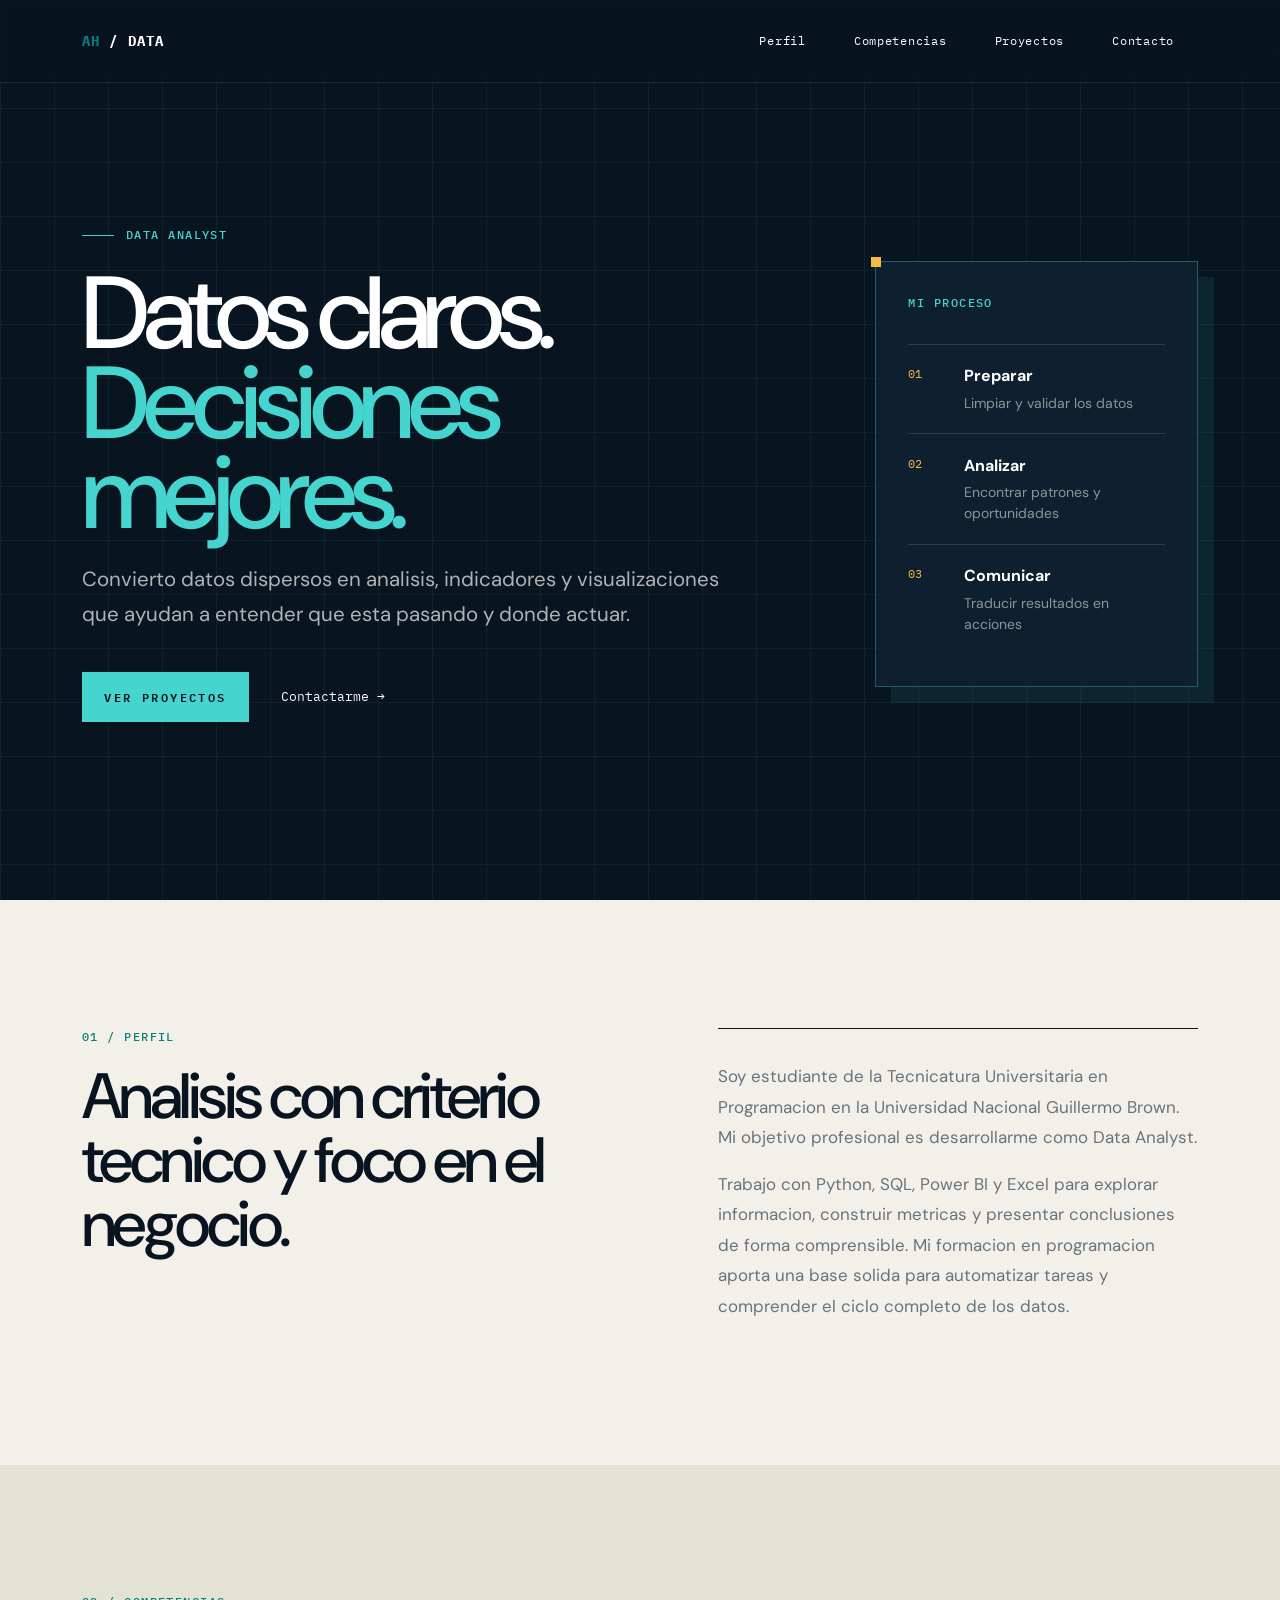
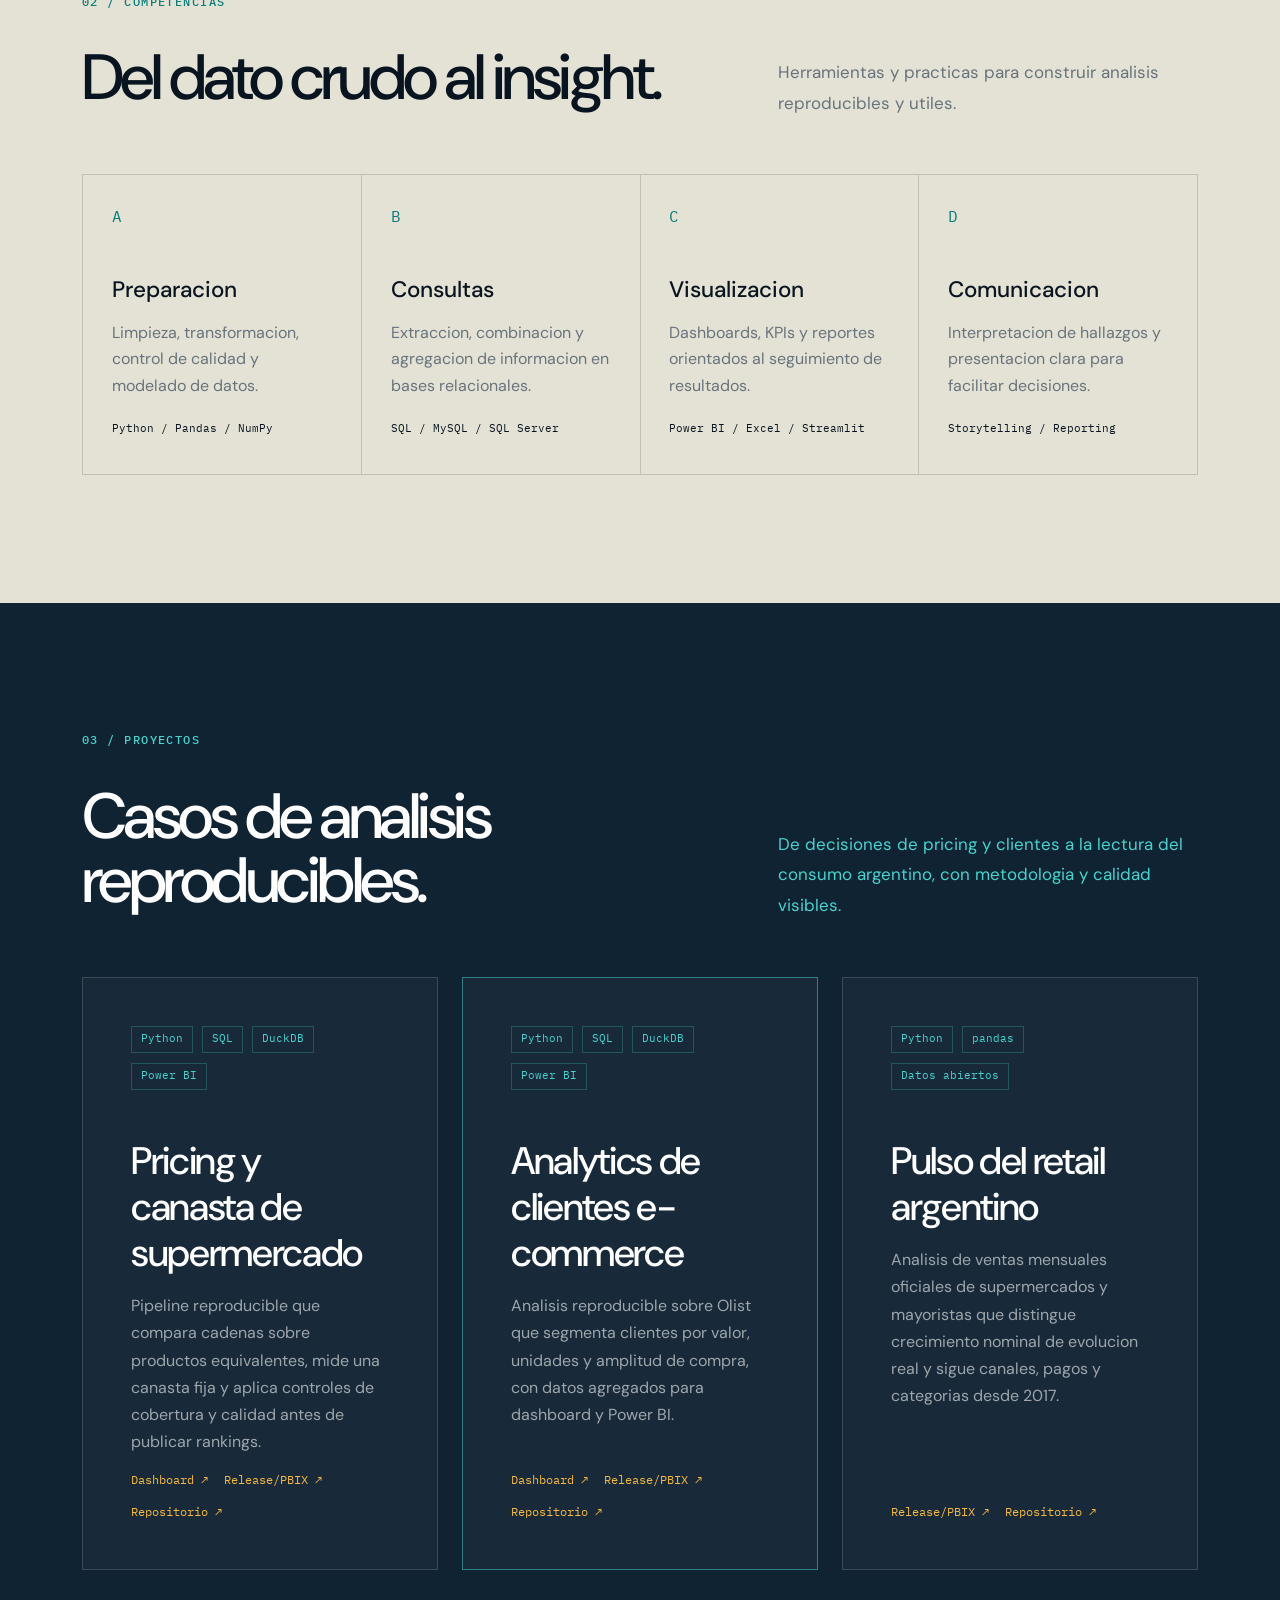
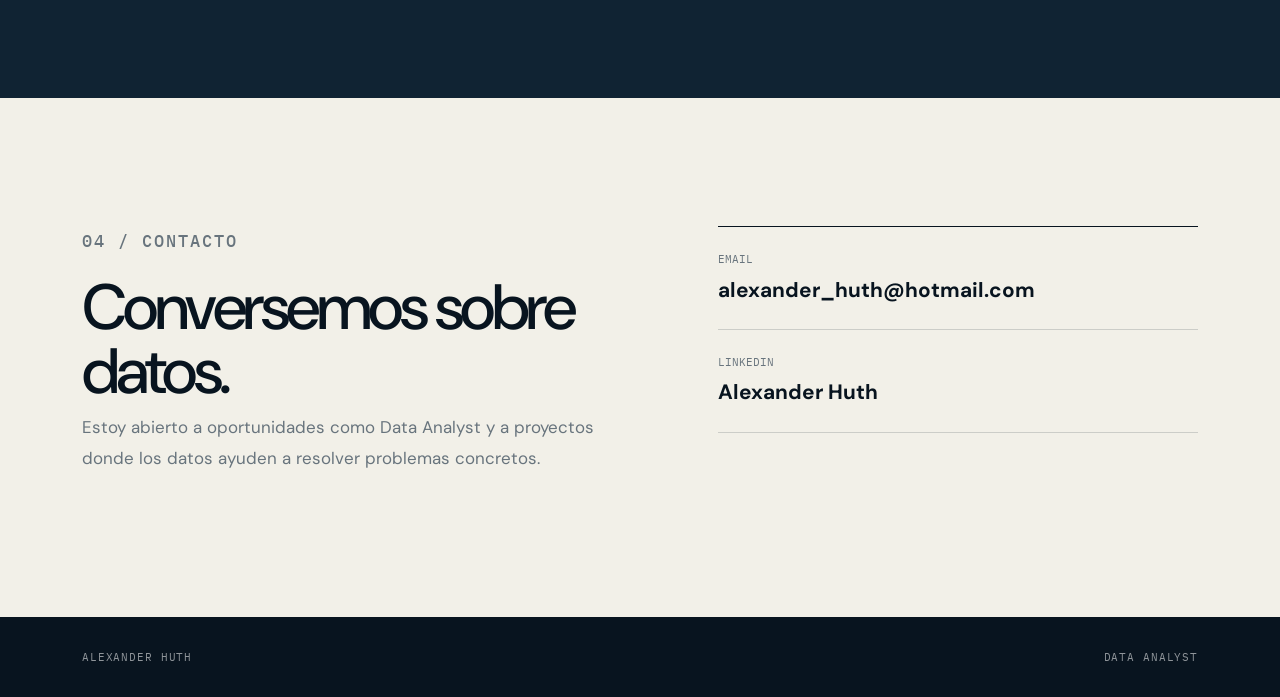
==== index.html @ 6469400c "docs: add project deliverable links" ====
<!DOCTYPE html>
<html lang="es">

<head>
    <meta charset="utf-8">
    <meta name="viewport" content="width=device-width, initial-scale=1">
    <meta name="description"
        content="Portfolio de Alexander Huth, Data Analyst. Casos reproducibles de pricing, clientes e-commerce y retail argentino con Python, SQL y Power BI.">
    <meta name="author" content="Alexander Huth">
    <meta name="theme-color" content="#08141f">
    <meta property="og:title" content="Alexander Huth | Data Analyst">
    <meta property="og:description" content="Casos reproducibles de pricing, clientes e-commerce y retail argentino con Python, SQL y Power BI.">
    <meta property="og:type" content="website">
    <meta property="og:url" content="https://alexanderhuth98.github.io/">
    <meta property="og:locale" content="es_AR">
    <meta property="og:site_name" content="Portfolio de Alexander Huth">
    <meta name="twitter:card" content="summary">
    <meta name="twitter:title" content="Alexander Huth | Data Analyst">
    <meta name="twitter:description" content="Casos reproducibles de pricing, clientes e-commerce y retail argentino.">
    <title>Alexander Huth | Data Analyst</title>
    <link rel="canonical" href="https://alexanderhuth98.github.io/">
    <link rel="icon" type="image/x-icon" href="assets/portafolios.ico">
    <link rel="preconnect" href="https://fonts.googleapis.com">
    <link rel="preconnect" href="https://fonts.gstatic.com" crossorigin>
    <link href="https://fonts.googleapis.com/css2?family=DM+Sans:wght@400;500;600;700&family=IBM+Plex+Mono:wght@400;500&display=swap"
        rel="stylesheet">
    <link href="css/styles.css" rel="stylesheet">
    <link href="css/portfolio.css" rel="stylesheet">
</head>

<body id="page-top">
    <nav class="navbar navbar-expand-lg fixed-top" id="mainNav" aria-label="Navegacion principal">
        <div class="container">
            <a class="navbar-brand" href="#page-top"><span>AH</span> / DATA</a>
            <button class="navbar-toggler" type="button" data-bs-toggle="collapse" data-bs-target="#navbarResponsive"
                aria-controls="navbarResponsive" aria-expanded="false" aria-label="Abrir menu">
                Menu
            </button>
            <div class="collapse navbar-collapse" id="navbarResponsive">
                <ul class="navbar-nav ms-auto">
                    <li class="nav-item"><a class="nav-link" href="#perfil">Perfil</a></li>
                    <li class="nav-item"><a class="nav-link" href="#competencias">Competencias</a></li>
                    <li class="nav-item"><a class="nav-link" href="#proyectos">Proyectos</a></li>
                    <li class="nav-item"><a class="nav-link" href="#contacto">Contacto</a></li>
                </ul>
            </div>
        </div>
    </nav>

    <header class="hero">
        <div class="container hero-grid">
            <div class="hero-copy">
                <p class="eyebrow"><span></span> Data Analyst</p>
                <h1>Datos claros.<br><strong>Decisiones mejores.</strong></h1>
                <p class="hero-intro">Convierto datos dispersos en analisis, indicadores y visualizaciones que ayudan a
                    entender que esta pasando y donde actuar.</p>
                <div class="hero-actions">
                    <a class="btn btn-primary" href="#proyectos">Ver proyectos</a>
                    <a class="text-link" href="mailto:alexander_huth@hotmail.com">Contactarme <span aria-hidden="true">&rarr;</span></a>
                </div>
            </div>
            <aside class="process-card" aria-label="Proceso de trabajo">
                <p class="card-label">Mi proceso</p>
                <ol>
                    <li><span>01</span><div><strong>Preparar</strong><small>Limpiar y validar los datos</small></div></li>
                    <li><span>02</span><div><strong>Analizar</strong><small>Encontrar patrones y oportunidades</small></div></li>
                    <li><span>03</span><div><strong>Comunicar</strong><small>Traducir resultados en acciones</small></div></li>
                </ol>
            </aside>
        </div>
    </header>

    <main>
        <section class="profile-section" id="perfil">
            <div class="container section-grid">
                <div>
                    <p class="section-number">01 / PERFIL</p>
                    <h2>Analisis con criterio tecnico y foco en el negocio.</h2>
                </div>
                <div class="profile-copy">
                    <p>Soy estudiante de la Tecnicatura Universitaria en Programacion en la Universidad Nacional
                        Guillermo Brown. Mi objetivo profesional es desarrollarme como Data Analyst.</p>
                    <p>Trabajo con Python, SQL, Power BI y Excel para explorar informacion, construir metricas y presentar
                        conclusiones de forma comprensible. Mi formacion en programacion aporta una base solida para
                        automatizar tareas y comprender el ciclo completo de los datos.</p>
                </div>
            </div>
        </section>

        <section class="skills-section" id="competencias">
            <div class="container">
                <p class="section-number">02 / COMPETENCIAS</p>
                <div class="section-heading">
                    <h2>Del dato crudo al insight.</h2>
                    <p>Herramientas y practicas para construir analisis reproducibles y utiles.</p>
                </div>
                <div class="skills-grid">
                    <article class="skill-card">
                        <span class="skill-index">A</span>
                        <h3>Preparacion</h3>
                        <p>Limpieza, transformacion, control de calidad y modelado de datos.</p>
                        <small>Python / Pandas / NumPy</small>
                    </article>
                    <article class="skill-card">
                        <span class="skill-index">B</span>
                        <h3>Consultas</h3>
                        <p>Extraccion, combinacion y agregacion de informacion en bases relacionales.</p>
                        <small>SQL / MySQL / SQL Server</small>
                    </article>
                    <article class="skill-card">
                        <span class="skill-index">C</span>
                        <h3>Visualizacion</h3>
                        <p>Dashboards, KPIs y reportes orientados al seguimiento de resultados.</p>
                        <small>Power BI / Excel / Streamlit</small>
                    </article>
                    <article class="skill-card">
                        <span class="skill-index">D</span>
                        <h3>Comunicacion</h3>
                        <p>Interpretacion de hallazgos y presentacion clara para facilitar decisiones.</p>
                        <small>Storytelling / Reporting</small>
                    </article>
                </div>
            </div>
        </section>

        <section class="projects-section" id="proyectos">
            <div class="container">
                <p class="section-number">03 / PROYECTOS</p>
                <div class="section-heading">
                    <h2>Casos de analisis reproducibles.</h2>
                    <p>De decisiones de pricing y clientes a la lectura del consumo argentino, con metodologia y calidad visibles.</p>
                </div>
                <div class="projects-grid">
                    <article class="project-card">
                        <div class="project-meta"><span>Python</span><span>SQL</span><span>DuckDB</span><span>Power BI</span></div>
                        <h3>Pricing y canasta de supermercado</h3>
                        <p>Pipeline reproducible que compara cadenas sobre productos equivalentes, mide una canasta fija y aplica controles de cobertura y calidad antes de publicar rankings.</p>
                        <div class="project-links">
                            <a href="https://alexanderhuth98.github.io/pricing-canasta-supermercado/" target="_blank"
                                rel="noopener noreferrer" aria-label="Ver dashboard de Pricing y canasta de supermercado (abre en una pestana nueva)">Dashboard <span aria-hidden="true">&nearr;</span></a>
                            <a href="https://github.com/alexanderhuth98/pricing-canasta-supermercado/releases/tag/v2.0.0" target="_blank"
                                rel="noopener noreferrer" aria-label="Ver release de Pricing y canasta de supermercado (abre en una pestana nueva)">Release/PBIX <span aria-hidden="true">&nearr;</span></a>
                            <a href="https://github.com/alexanderhuth98/pricing-canasta-supermercado" target="_blank"
                                rel="noopener noreferrer" aria-label="Ver repositorio de Pricing y canasta de supermercado (abre en una pestana nueva)">Repositorio <span aria-hidden="true">&nearr;</span></a>
                        </div>
                    </article>
                    <article class="project-card featured-project">
                        <div class="project-meta"><span>Python</span><span>SQL</span><span>DuckDB</span><span>Power BI</span></div>
                        <h3>Analytics de clientes e-commerce</h3>
                        <p>Analisis reproducible sobre Olist que segmenta clientes por valor, unidades y amplitud de compra, con datos agregados para dashboard y Power BI.</p>
                        <div class="project-links">
                            <a href="https://alexanderhuth98.github.io/analytics-clientes-ecommerce/" target="_blank"
                                rel="noopener noreferrer" aria-label="Ver dashboard de Analytics de clientes e-commerce (abre en una pestana nueva)">Dashboard <span aria-hidden="true">&nearr;</span></a>
                            <a href="https://github.com/alexanderhuth98/analytics-clientes-ecommerce/releases/tag/v1.0.0" target="_blank"
                                rel="noopener noreferrer" aria-label="Ver release de Analytics de clientes e-commerce (abre en una pestana nueva)">Release/PBIX <span aria-hidden="true">&nearr;</span></a>
                            <a href="https://github.com/alexanderhuth98/analytics-clientes-ecommerce" target="_blank"
                                rel="noopener noreferrer" aria-label="Ver repositorio de Analytics de clientes e-commerce (abre en una pestana nueva)">Repositorio <span aria-hidden="true">&nearr;</span></a>
                        </div>
                    </article>
                    <article class="project-card">
                        <div class="project-meta"><span>Python</span><span>pandas</span><span>Datos abiertos</span></div>
                        <h3>Pulso del retail argentino</h3>
                        <p>Analisis de ventas mensuales oficiales de supermercados y mayoristas que distingue crecimiento nominal de evolucion real y sigue canales, pagos y categorias desde 2017.</p>
                        <div class="project-links">
                            <a href="https://github.com/alexanderhuth98/argentina-retail-sales/releases/tag/v1.0.0" target="_blank"
                                rel="noopener noreferrer" aria-label="Ver release de Pulso del retail argentino (abre en una pestana nueva)">Release/PBIX <span aria-hidden="true">&nearr;</span></a>
                            <a href="https://github.com/alexanderhuth98/argentina-retail-sales" target="_blank"
                                rel="noopener noreferrer" aria-label="Ver repositorio de Pulso del retail argentino (abre en una pestana nueva)">Repositorio <span aria-hidden="true">&nearr;</span></a>
                        </div>
                    </article>
                </div>
            </div>
        </section>

        <section class="contact-section" id="contacto">
            <div class="container contact-grid">
                <div>
                    <p class="section-number">04 / CONTACTO</p>
                    <h2>Conversemos sobre datos.</h2>
                    <p>Estoy abierto a oportunidades como Data Analyst y a proyectos donde los datos ayuden a resolver
                        problemas concretos.</p>
                </div>
                <div class="contact-links">
                    <a href="mailto:alexander_huth@hotmail.com">
                        <span>Email</span>
                        <strong>alexander_huth@hotmail.com</strong>
                    </a>
                    <a href="https://www.linkedin.com/in/alexander-huth-simoni/" target="_blank" rel="noopener noreferrer"
                        aria-label="Visitar el perfil de Alexander Huth en LinkedIn (abre en una pestana nueva)">
                        <span>LinkedIn</span>
                        <strong>Alexander Huth</strong>
                    </a>
                </div>
            </div>
        </section>
    </main>

    <footer>
        <div class="container footer-content">
            <span>Alexander Huth</span>
            <span>Data Analyst</span>
        </div>
    </footer>

    <script src="https://cdn.jsdelivr.net/npm/bootstrap@5.2.3/dist/js/bootstrap.bundle.min.js"
        integrity="sha384-kenU1KFdBIe4zVF0s0G1M5b4hcpxyD9F7jL+jjXkk+Q2h455rYXK/7HAuoJl+0I4"
        crossorigin="anonymous"></script>
    <script src="js/scripts.js"></script>
</body>

</html>
---- css/portfolio.css ----
:root {
    --ink: #08141f;
    --ink-soft: #102333;
    --paper: #f2f0e8;
    --paper-dark: #e4e1d5;
    --cyan: #45d4ce;
    --amber: #f5b942;
    --muted: #68747d;
    --line: rgba(8, 20, 31, 0.16);
}

body {
    background: var(--paper);
    color: var(--ink);
    font-family: "DM Sans", sans-serif;
    letter-spacing: 0;
}

a {
    color: inherit;
}

#mainNav {
    min-height: 4.5rem;
    background: rgba(242, 240, 232, 0.94);
    border-bottom: 1px solid var(--line);
    backdrop-filter: blur(12px);
}

#mainNav .navbar-brand,
#mainNav.navbar-shrink .navbar-brand {
    color: var(--ink);
    font-family: "IBM Plex Mono", monospace;
    font-size: 0.9rem;
    letter-spacing: 0.08em;
}

#mainNav .navbar-brand span {
    color: #087f7a;
    font-weight: 700;
}

#mainNav .navbar-toggler {
    color: var(--ink);
    border-color: var(--ink);
}

#mainNav .nav-link,
#mainNav.navbar-shrink .nav-link {
    color: var(--ink);
    font-family: "IBM Plex Mono", monospace;
    font-size: 0.76rem;
    letter-spacing: 0.06em;
}

#mainNav .nav-link:hover,
#mainNav.navbar-shrink .nav-link:hover,
#mainNav.navbar-shrink .nav-link.active {
    color: #087f7a;
}

.hero {
    min-height: 100vh;
    display: flex;
    align-items: center;
    padding: 8rem 0 5rem;
    color: #fff;
    background-color: var(--ink);
    background-image: linear-gradient(rgba(69, 212, 206, 0.07) 1px, transparent 1px),
        linear-gradient(90deg, rgba(69, 212, 206, 0.07) 1px, transparent 1px);
    background-size: 54px 54px;
}

.hero-grid {
    display: grid;
    grid-template-columns: minmax(0, 1.5fr) minmax(18rem, 0.7fr);
    gap: clamp(3rem, 8vw, 8rem);
    align-items: center;
}

.eyebrow,
.section-number,
.card-label {
    font-family: "IBM Plex Mono", monospace;
    font-size: 0.75rem;
    font-weight: 500;
    letter-spacing: 0.12em;
    text-transform: uppercase;
}

.eyebrow {
    display: flex;
    gap: 0.75rem;
    align-items: center;
    color: var(--cyan);
}

.eyebrow span {
    width: 2rem;
    height: 1px;
    background: currentColor;
}

.hero h1 {
    max-width: 820px;
    margin: 1.5rem 0;
    font-size: clamp(3.2rem, 8vw, 7.3rem);
    font-weight: 500;
    letter-spacing: -0.065em;
    line-height: 0.88;
}

.hero h1 strong {
    color: var(--cyan);
    font-weight: 500;
}

.hero-intro {
    max-width: 650px;
    color: rgba(255, 255, 255, 0.68);
    font-size: clamp(1.05rem, 1.8vw, 1.28rem);
    line-height: 1.7;
}

.hero-actions {
    display: flex;
    flex-wrap: wrap;
    gap: 2rem;
    align-items: center;
    margin-top: 2.5rem;
}

.btn-primary {
    padding: 1rem 1.4rem;
    color: var(--ink);
    background: var(--cyan);
    border-radius: 0;
    font-family: "IBM Plex Mono", monospace;
    font-size: 0.75rem;
    font-weight: 600;
}

.btn-primary:hover,
.btn-primary:focus {
    color: var(--ink);
    background: #78e6e1;
}

.text-link {
    color: #fff;
    font-family: "IBM Plex Mono", monospace;
    font-size: 0.82rem;
    text-decoration: none;
}

.text-link:hover {
    color: var(--cyan);
}

.process-card {
    position: relative;
    padding: 2rem;
    border: 1px solid rgba(69, 212, 206, 0.35);
    background: rgba(16, 35, 51, 0.82);
    box-shadow: 1rem 1rem 0 rgba(69, 212, 206, 0.09);
}

.process-card::before {
    position: absolute;
    top: -5px;
    left: -5px;
    width: 10px;
    height: 10px;
    background: var(--amber);
    content: "";
}

.card-label {
    color: var(--cyan);
}

.process-card ol {
    margin: 2rem 0 0;
    padding: 0;
    list-style: none;
}

.process-card li {
    display: grid;
    grid-template-columns: 2.5rem 1fr;
    gap: 1rem;
    padding: 1.2rem 0;
    border-top: 1px solid rgba(255, 255, 255, 0.12);
}

.process-card li > span {
    color: var(--amber);
    font-family: "IBM Plex Mono", monospace;
    font-size: 0.78rem;
}

.process-card strong,
.process-card small {
    display: block;
}

.process-card small {
    margin-top: 0.3rem;
    color: rgba(255, 255, 255, 0.52);
}

section {
    padding: clamp(5rem, 10vw, 9rem) 0;
}

.section-grid,
.contact-grid {
    display: grid;
    grid-template-columns: minmax(0, 1fr) minmax(0, 0.9fr);
    gap: clamp(3rem, 8vw, 8rem);
}

.section-number {
    color: #087f7a;
}

section h2 {
    max-width: 760px;
    margin-top: 1.2rem;
    font-size: clamp(2.2rem, 5vw, 4.5rem);
    font-weight: 500;
    letter-spacing: -0.055em;
    line-height: 1;
}

.profile-copy {
    padding-top: 2rem;
    border-top: 1px solid var(--ink);
}

.profile-copy p,
.section-heading p,
.contact-section p {
    color: var(--muted);
    font-size: 1.06rem;
    line-height: 1.8;
}

.skills-section {
    background: var(--paper-dark);
}

.section-heading {
    display: flex;
    justify-content: space-between;
    gap: 3rem;
    align-items: end;
    margin-bottom: 3.5rem;
}

.section-heading p {
    max-width: 420px;
    margin: 0;
}

.skills-grid {
    display: grid;
    grid-template-columns: repeat(4, 1fr);
    border-top: 1px solid var(--line);
    border-left: 1px solid var(--line);
}

.skill-card {
    min-height: 300px;
    padding: 1.8rem;
    border-right: 1px solid var(--line);
    border-bottom: 1px solid var(--line);
}

.skill-index {
    color: #087f7a;
    font-family: "IBM Plex Mono", monospace;
}

.skill-card h3 {
    margin: 3rem 0 1rem;
    font-size: 1.4rem;
}

.skill-card p {
    color: var(--muted);
    line-height: 1.65;
}

.skill-card small {
    color: var(--ink);
    font-family: "IBM Plex Mono", monospace;
    font-size: 0.68rem;
}

.projects-section {
    padding: clamp(5rem, 10vw, 9rem) 0;
    color: #fff;
    background: var(--ink-soft);
}

.projects-section .section-number,
.projects-section .section-heading p {
    color: var(--cyan);
}

.projects-grid {
    display: grid;
    grid-template-columns: repeat(3, 1fr);
    gap: 1.5rem;
}

.project-card {
    display: flex;
    min-height: 380px;
    padding: clamp(1.8rem, 4vw, 3rem);
    flex-direction: column;
    border: 1px solid rgba(255, 255, 255, 0.15);
    background: rgba(255, 255, 255, 0.03);
}

.featured-project {
    border-color: rgba(69, 212, 206, 0.5);
}

.project-meta {
    display: flex;
    flex-wrap: wrap;
    gap: 0.6rem;
}

.project-meta span {
    padding: 0.3rem 0.55rem;
    color: var(--cyan);
    border: 1px solid rgba(69, 212, 206, 0.25);
    font-family: "IBM Plex Mono", monospace;
    font-size: 0.66rem;
}

.project-card h3 {
    margin: 3rem 0 1rem;
    font-size: clamp(1.7rem, 3vw, 2.5rem);
    letter-spacing: -0.035em;
}

.project-card p {
    max-width: 520px;
    color: rgba(255, 255, 255, 0.58);
    line-height: 1.7;
}

.project-links {
    display: flex;
    flex-wrap: wrap;
    gap: 0.85rem 1rem;
    margin-top: auto;
}

.project-card a {
    color: var(--amber);
    font-family: "IBM Plex Mono", monospace;
    font-size: 0.76rem;
    text-decoration: none;
}

.project-card a:hover,
.project-card a:focus-visible {
    color: #ffd987;
}

.contact-section {
    padding: clamp(5rem, 10vw, 9rem) 0;
    background: var(--paper);
}

.contact-links {
    border-top: 1px solid var(--ink);
}

.contact-links a {
    display: block;
    padding: 1.5rem 0;
    border-bottom: 1px solid var(--line);
    text-decoration: none;
}

.contact-links a:hover strong {
    color: #087f7a;
}

.contact-links span,
.contact-links strong {
    display: block;
}

.contact-links span {
    margin-bottom: 0.35rem;
    color: var(--muted);
    font-family: "IBM Plex Mono", monospace;
    font-size: 0.7rem;
    text-transform: uppercase;
}

.contact-links strong {
    overflow-wrap: anywhere;
    font-size: clamp(1rem, 2vw, 1.3rem);
    transition: color 0.2s ease;
}

footer {
    padding: 2rem 0;
    color: rgba(255, 255, 255, 0.55);
    background: var(--ink);
    font-family: "IBM Plex Mono", monospace;
    font-size: 0.68rem;
    letter-spacing: 0.08em;
    text-transform: uppercase;
}

.footer-content {
    display: flex;
    justify-content: space-between;
}

@media (min-width: 992px) {
    #mainNav {
        padding: 0;
        background: rgba(8, 20, 31, 0.78);
        border-bottom-color: rgba(255, 255, 255, 0.1);
    }

    #mainNav .navbar-brand,
    #mainNav .nav-link {
        color: #fff;
    }

    #mainNav.navbar-shrink {
        background: rgba(242, 240, 232, 0.94);
    }
}

@media (max-width: 991.98px) {
    .hero-grid,
    .section-grid,
    .contact-grid {
        grid-template-columns: 1fr;
    }

    .hero {
        min-height: auto;
    }

    .process-card {
        max-width: 520px;
    }

    .skills-grid {
        grid-template-columns: repeat(2, 1fr);
    }

    .projects-grid {
        grid-template-columns: repeat(2, 1fr);
    }
}

@media (max-width: 767.98px) {
    .hero h1 {
        font-size: clamp(3rem, 15vw, 4.5rem);
    }

    .section-heading {
        display: block;
    }

    .section-heading p {
        margin-top: 1.5rem;
    }

    .skills-grid,
    .projects-grid {
        grid-template-columns: 1fr;
    }

    .skill-card {
        min-height: 250px;
    }

    .project-card {
        min-height: 340px;
    }

    .footer-content {
        gap: 0.5rem;
        flex-direction: column;
    }
}

@media (prefers-reduced-motion: reduce) {
    *,
    *::before,
    *::after {
        scroll-behavior: auto !important;
        transition: none !important;
    }
}
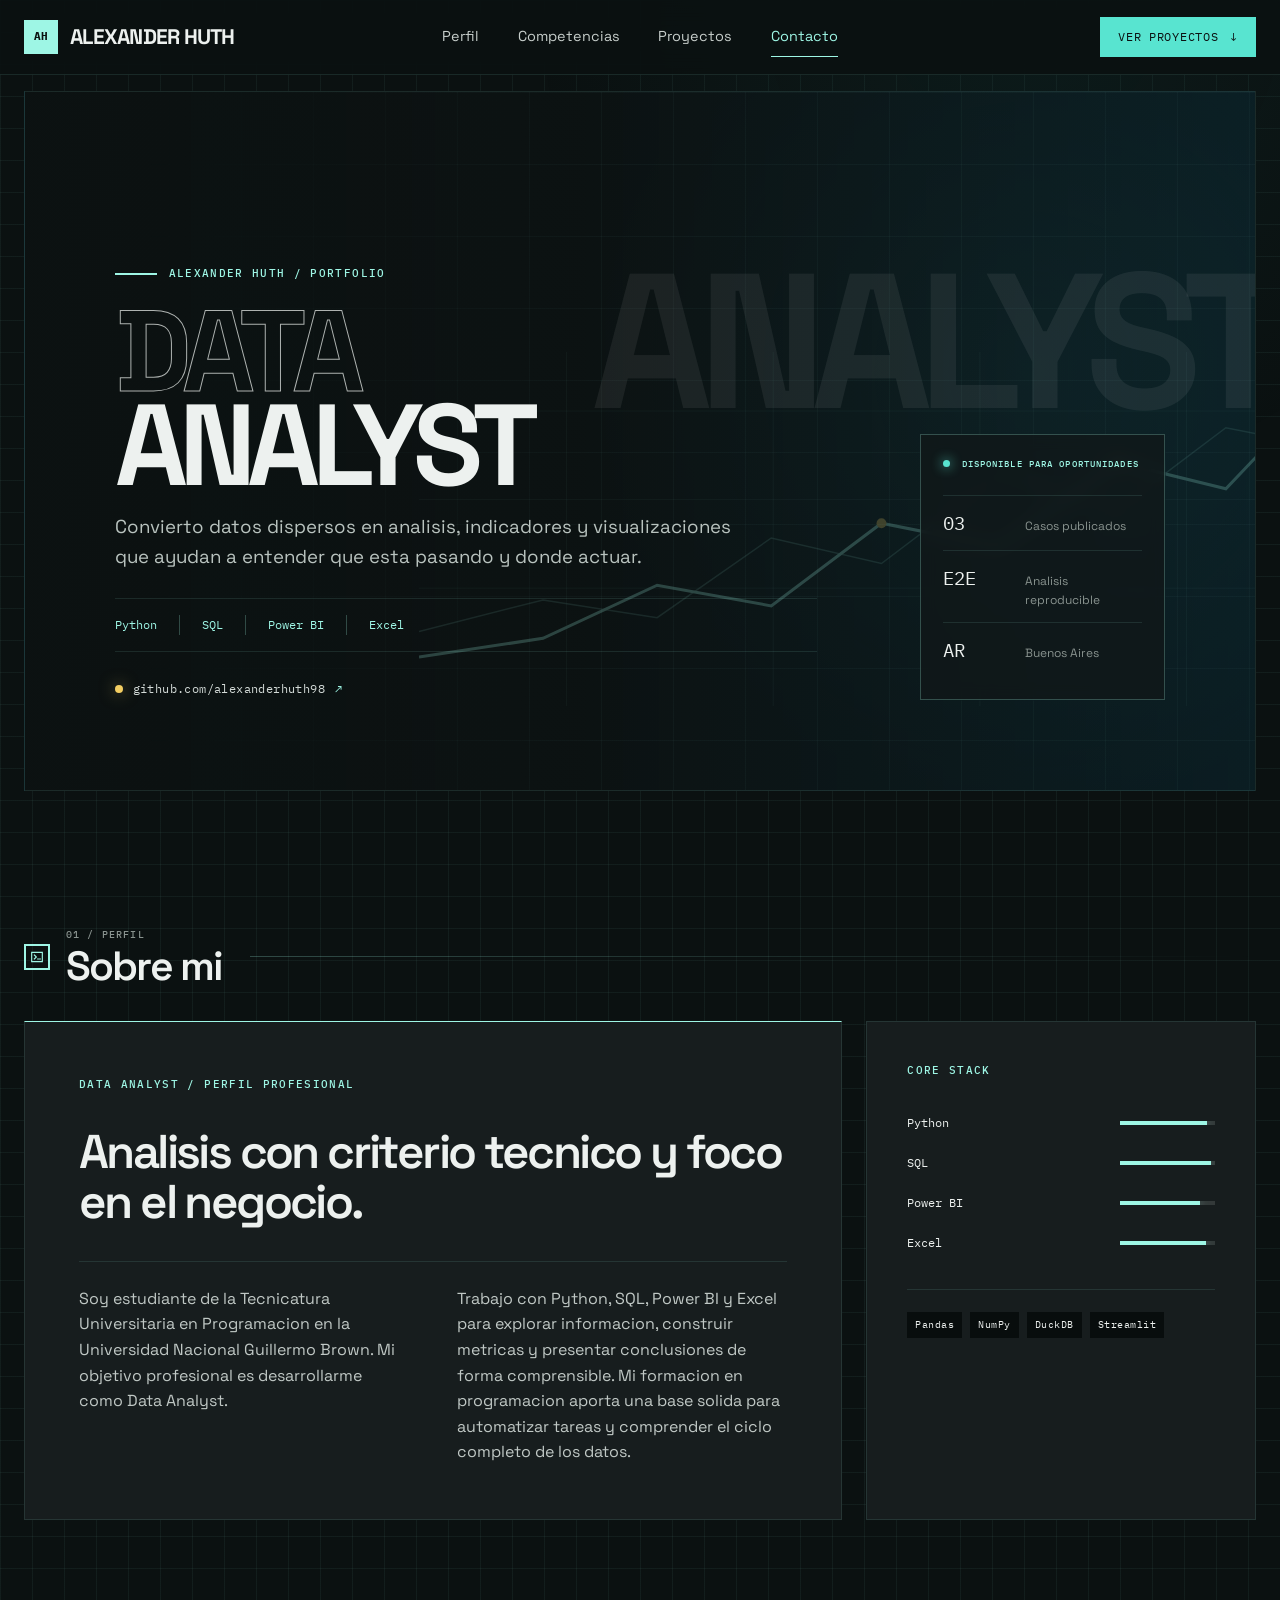
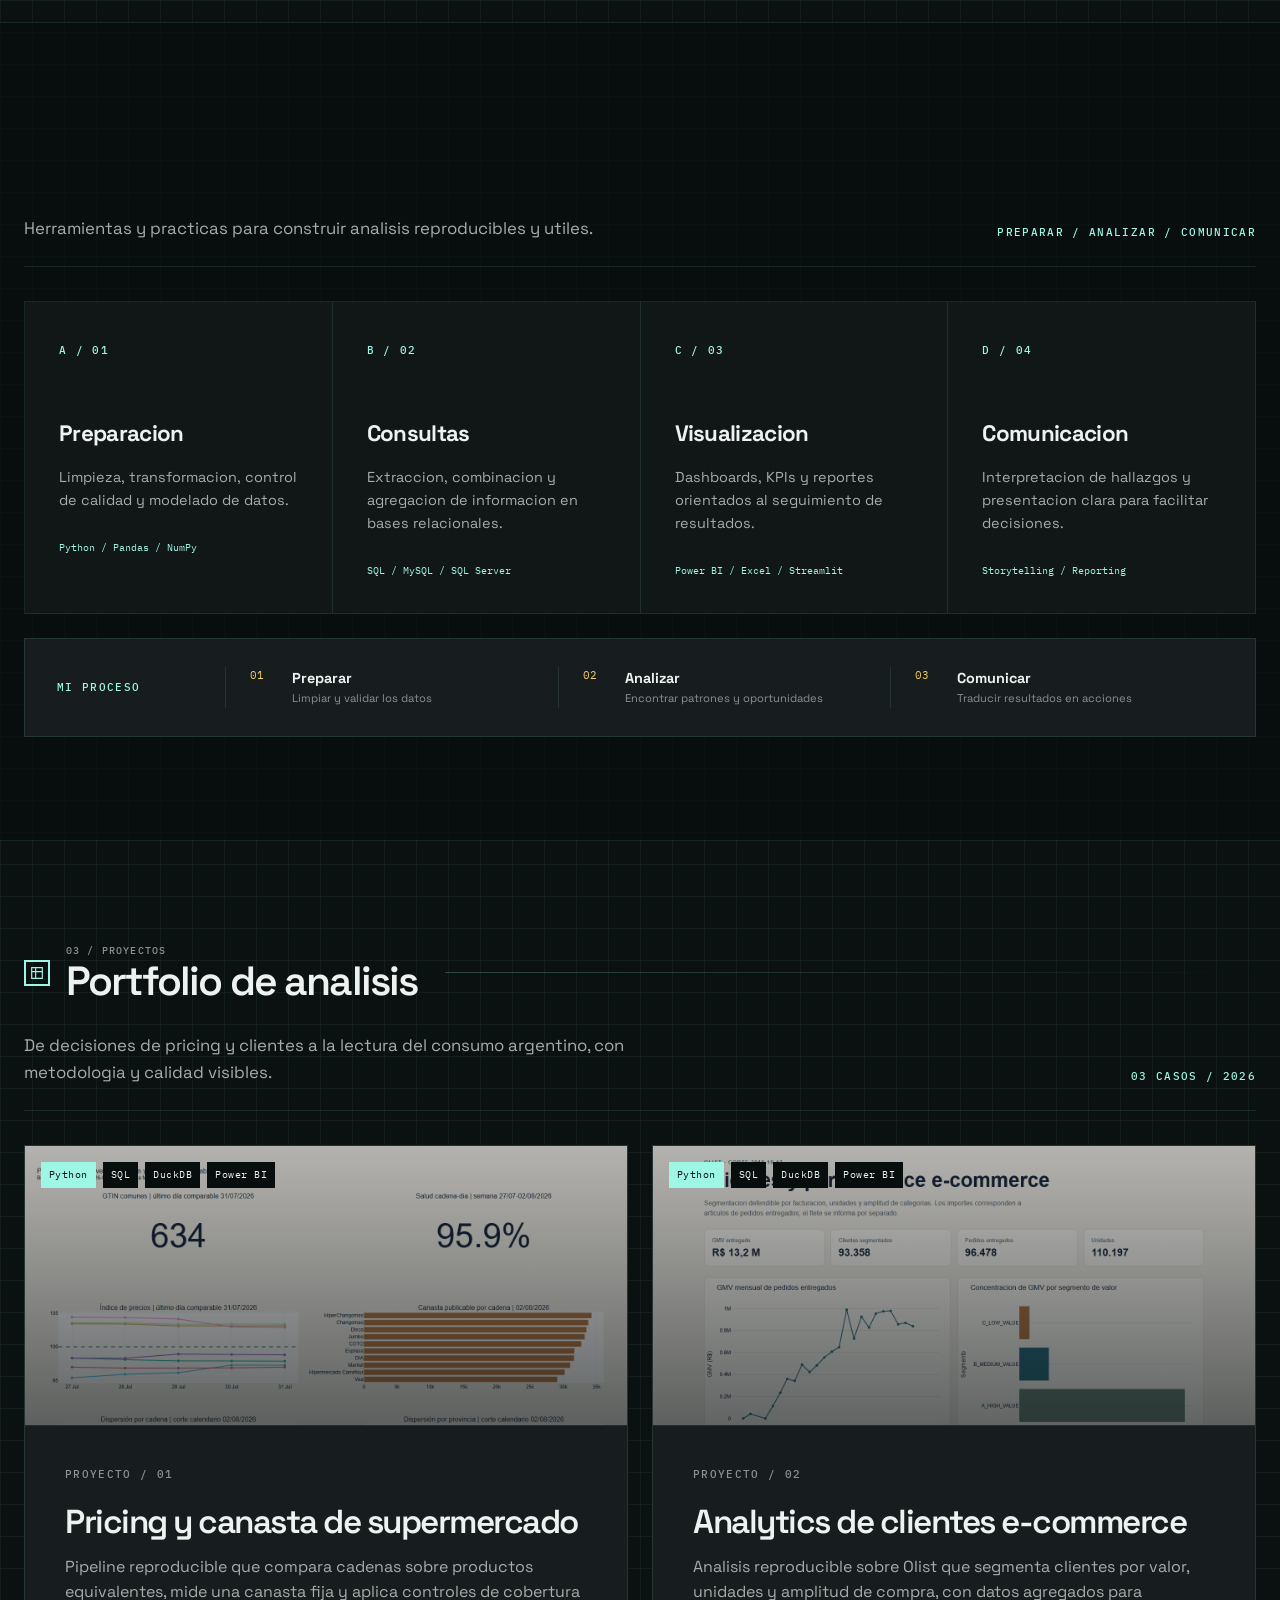
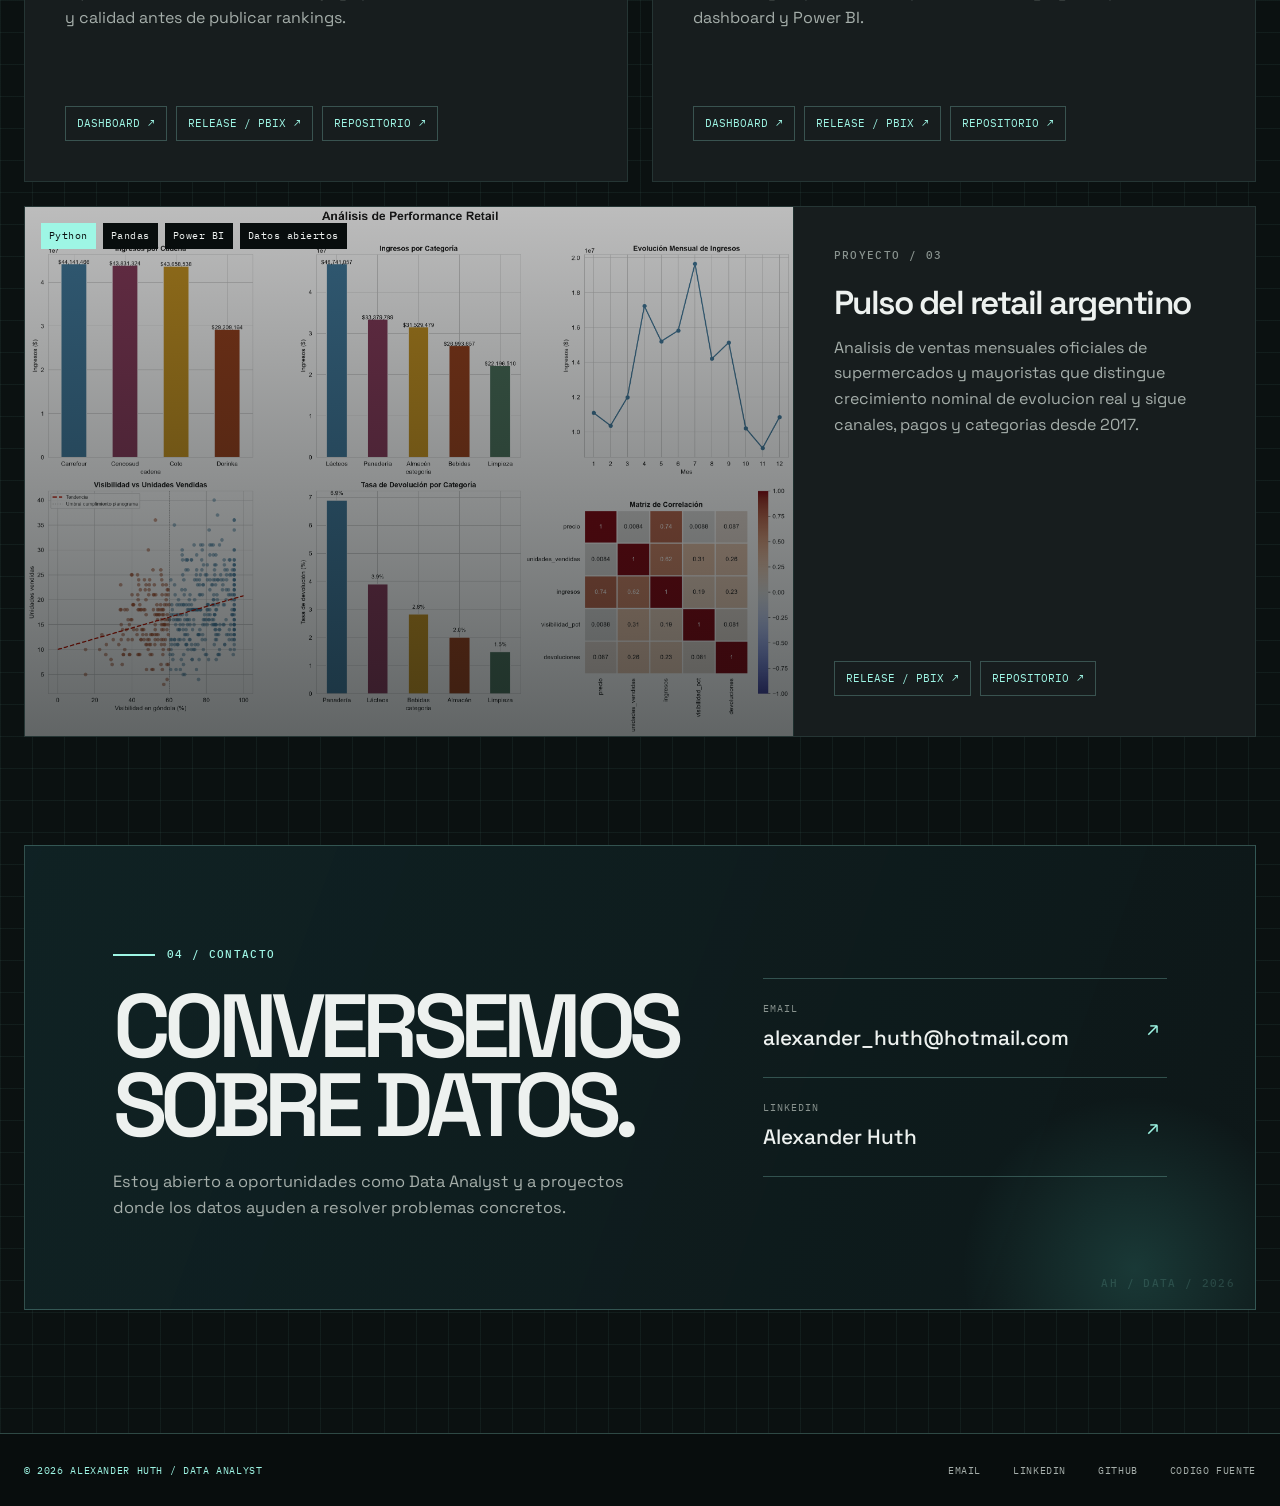
==== commit 9ea68020: "feat: redesign portfolio interface" ====
--- a/index.html
+++ b/index.html
@@ -7,204 +7,345 @@
     <meta name="description"
         content="Portfolio de Alexander Huth, Data Analyst. Casos reproducibles de pricing, clientes e-commerce y retail argentino con Python, SQL y Power BI.">
     <meta name="author" content="Alexander Huth">
-    <meta name="theme-color" content="#08141f">
+    <meta name="theme-color" content="#0b1111">
     <meta property="og:title" content="Alexander Huth | Data Analyst">
-    <meta property="og:description" content="Casos reproducibles de pricing, clientes e-commerce y retail argentino con Python, SQL y Power BI.">
+    <meta property="og:description"
+        content="Casos reproducibles de pricing, clientes e-commerce y retail argentino con Python, SQL y Power BI.">
     <meta property="og:type" content="website">
     <meta property="og:url" content="https://alexanderhuth98.github.io/">
     <meta property="og:locale" content="es_AR">
     <meta property="og:site_name" content="Portfolio de Alexander Huth">
     <meta name="twitter:card" content="summary">
     <meta name="twitter:title" content="Alexander Huth | Data Analyst">
-    <meta name="twitter:description" content="Casos reproducibles de pricing, clientes e-commerce y retail argentino.">
+    <meta name="twitter:description"
+        content="Casos reproducibles de pricing, clientes e-commerce y retail argentino.">
     <title>Alexander Huth | Data Analyst</title>
     <link rel="canonical" href="https://alexanderhuth98.github.io/">
     <link rel="icon" type="image/x-icon" href="assets/portafolios.ico">
     <link rel="preconnect" href="https://fonts.googleapis.com">
     <link rel="preconnect" href="https://fonts.gstatic.com" crossorigin>
-    <link href="https://fonts.googleapis.com/css2?family=DM+Sans:wght@400;500;600;700&family=IBM+Plex+Mono:wght@400;500&display=swap"
+    <link
+        href="https://fonts.googleapis.com/css2?family=IBM+Plex+Mono:wght@400;500;600&family=Space+Grotesk:wght@400;500;600;700&display=swap"
         rel="stylesheet">
-    <link href="css/styles.css" rel="stylesheet">
     <link href="css/portfolio.css" rel="stylesheet">
 </head>
 
 <body id="page-top">
-    <nav class="navbar navbar-expand-lg fixed-top" id="mainNav" aria-label="Navegacion principal">
-        <div class="container">
-            <a class="navbar-brand" href="#page-top"><span>AH</span> / DATA</a>
-            <button class="navbar-toggler" type="button" data-bs-toggle="collapse" data-bs-target="#navbarResponsive"
-                aria-controls="navbarResponsive" aria-expanded="false" aria-label="Abrir menu">
-                Menu
+    <a class="skip-link" href="#contenido">Saltar al contenido</a>
+
+    <header class="site-header" id="mainNav">
+        <div class="shell nav-shell">
+            <a class="brand" href="#page-top">
+                <span class="brand-mark" aria-hidden="true">AH</span>
+                <span>Alexander Huth</span>
+            </a>
+
+            <button class="menu-toggle" type="button" aria-expanded="false" aria-controls="primary-nav"
+                aria-label="Abrir menu de navegacion">
+                <span></span>
+                <span></span>
             </button>
-            <div class="collapse navbar-collapse" id="navbarResponsive">
-                <ul class="navbar-nav ms-auto">
-                    <li class="nav-item"><a class="nav-link" href="#perfil">Perfil</a></li>
-                    <li class="nav-item"><a class="nav-link" href="#competencias">Competencias</a></li>
-                    <li class="nav-item"><a class="nav-link" href="#proyectos">Proyectos</a></li>
-                    <li class="nav-item"><a class="nav-link" href="#contacto">Contacto</a></li>
-                </ul>
-            </div>
-        </div>
-    </nav>
-
-    <header class="hero">
-        <div class="container hero-grid">
-            <div class="hero-copy">
-                <p class="eyebrow"><span></span> Data Analyst</p>
-                <h1>Datos claros.<br><strong>Decisiones mejores.</strong></h1>
-                <p class="hero-intro">Convierto datos dispersos en analisis, indicadores y visualizaciones que ayudan a
-                    entender que esta pasando y donde actuar.</p>
-                <div class="hero-actions">
-                    <a class="btn btn-primary" href="#proyectos">Ver proyectos</a>
-                    <a class="text-link" href="mailto:alexander_huth@hotmail.com">Contactarme <span aria-hidden="true">&rarr;</span></a>
-                </div>
-            </div>
-            <aside class="process-card" aria-label="Proceso de trabajo">
-                <p class="card-label">Mi proceso</p>
-                <ol>
-                    <li><span>01</span><div><strong>Preparar</strong><small>Limpiar y validar los datos</small></div></li>
-                    <li><span>02</span><div><strong>Analizar</strong><small>Encontrar patrones y oportunidades</small></div></li>
-                    <li><span>03</span><div><strong>Comunicar</strong><small>Traducir resultados en acciones</small></div></li>
-                </ol>
-            </aside>
+
+            <nav class="primary-nav" id="primary-nav" aria-label="Navegacion principal">
+                <a href="#perfil">Perfil</a>
+                <a href="#competencias">Competencias</a>
+                <a href="#proyectos">Proyectos</a>
+                <a href="#contacto">Contacto</a>
+            </nav>
+
+            <a class="nav-cta" href="#proyectos">Ver proyectos <span aria-hidden="true">&#8595;</span></a>
         </div>
     </header>
 
-    <main>
-        <section class="profile-section" id="perfil">
-            <div class="container section-grid">
+    <main id="contenido">
+        <section class="hero shell" aria-labelledby="hero-title">
+            <div class="hero-panel">
+                <div class="hero-watermark" aria-hidden="true">ANALYST</div>
+                <svg class="hero-graph" viewBox="0 0 900 360" aria-hidden="true" focusable="false">
+                    <path class="graph-grid" d="M0 60H900M0 150H900M0 240H900M150 0V360M360 0V360M570 0V360M780 0V360" />
+                    <path class="graph-line graph-line-muted" d="M0 284L126 252L242 270L358 189L470 215L590 124L710 160L820 77L900 93" />
+                    <path class="graph-line" d="M0 310L126 291L242 237L358 258L470 174L590 198L710 112L820 139L900 55" />
+                    <circle cx="470" cy="174" r="5" />
+                    <circle cx="710" cy="112" r="5" />
+                    <circle cx="900" cy="55" r="5" />
+                </svg>
+
+                <div class="hero-copy reveal">
+                    <p class="eyebrow"><span></span> Alexander Huth / Portfolio</p>
+                    <h1 id="hero-title"><span>Data</span> Analyst</h1>
+                    <p class="hero-intro">Convierto datos dispersos en analisis, indicadores y visualizaciones que
+                        ayudan a entender que esta pasando y donde actuar.</p>
+                    <ul class="hero-tools" aria-label="Herramientas principales">
+                        <li>Python</li>
+                        <li>SQL</li>
+                        <li>Power BI</li>
+                        <li>Excel</li>
+                    </ul>
+                    <a class="hero-domain" href="https://github.com/alexanderhuth98" target="_blank"
+                        rel="noopener noreferrer">
+                        <span aria-hidden="true"></span> github.com/alexanderhuth98 <b aria-hidden="true">&#8599;</b>
+                    </a>
+                </div>
+
+                <aside class="hero-status reveal" aria-label="Resumen del portfolio">
+                    <p class="status-label"><span></span> Disponible para oportunidades</p>
+                    <dl>
+                        <div>
+                            <dt>03</dt>
+                            <dd>Casos publicados</dd>
+                        </div>
+                        <div>
+                            <dt>E2E</dt>
+                            <dd>Analisis reproducible</dd>
+                        </div>
+                        <div>
+                            <dt>AR</dt>
+                            <dd>Buenos Aires</dd>
+                        </div>
+                    </dl>
+                </aside>
+            </div>
+        </section>
+
+        <section class="profile-section shell" id="perfil" aria-labelledby="profile-title">
+            <div class="section-title reveal">
+                <span class="section-icon" aria-hidden="true">
+                    <svg viewBox="0 0 24 24"><path d="M4 5h16v14H4zM8 9l3 3-3 3M13 15h4" /></svg>
+                </span>
                 <div>
-                    <p class="section-number">01 / PERFIL</p>
-                    <h2>Analisis con criterio tecnico y foco en el negocio.</h2>
-                </div>
-                <div class="profile-copy">
-                    <p>Soy estudiante de la Tecnicatura Universitaria en Programacion en la Universidad Nacional
-                        Guillermo Brown. Mi objetivo profesional es desarrollarme como Data Analyst.</p>
-                    <p>Trabajo con Python, SQL, Power BI y Excel para explorar informacion, construir metricas y presentar
-                        conclusiones de forma comprensible. Mi formacion en programacion aporta una base solida para
-                        automatizar tareas y comprender el ciclo completo de los datos.</p>
-                </div>
-            </div>
-        </section>
-
-        <section class="skills-section" id="competencias">
-            <div class="container">
-                <p class="section-number">02 / COMPETENCIAS</p>
-                <div class="section-heading">
-                    <h2>Del dato crudo al insight.</h2>
+                    <p>01 / Perfil</p>
+                    <h2 id="profile-title">Sobre mi</h2>
+                </div>
+                <span class="title-line" aria-hidden="true"></span>
+            </div>
+
+            <div class="profile-grid">
+                <article class="profile-card reveal">
+                    <p class="panel-label">Data Analyst / Perfil profesional</p>
+                    <h3>Analisis con criterio tecnico y foco en el negocio.</h3>
+                    <div class="profile-copy">
+                        <p>Soy estudiante de la Tecnicatura Universitaria en Programacion en la Universidad Nacional
+                            Guillermo Brown. Mi objetivo profesional es desarrollarme como Data Analyst.</p>
+                        <p>Trabajo con Python, SQL, Power BI y Excel para explorar informacion, construir metricas y
+                            presentar conclusiones de forma comprensible. Mi formacion en programacion aporta una base
+                            solida para automatizar tareas y comprender el ciclo completo de los datos.</p>
+                    </div>
+                </article>
+
+                <aside class="stack-card reveal" aria-labelledby="stack-title">
+                    <p class="panel-label" id="stack-title">Core stack</p>
+                    <div class="stack-list">
+                        <div class="stack-item">
+                            <span>Python</span>
+                            <span class="stack-meter" style="--level: 92%"><i></i></span>
+                        </div>
+                        <div class="stack-item">
+                            <span>SQL</span>
+                            <span class="stack-meter" style="--level: 96%"><i></i></span>
+                        </div>
+                        <div class="stack-item">
+                            <span>Power BI</span>
+                            <span class="stack-meter" style="--level: 84%"><i></i></span>
+                        </div>
+                        <div class="stack-item">
+                            <span>Excel</span>
+                            <span class="stack-meter" style="--level: 90%"><i></i></span>
+                        </div>
+                    </div>
+                    <div class="stack-tags">
+                        <span>Pandas</span>
+                        <span>NumPy</span>
+                        <span>DuckDB</span>
+                        <span>Streamlit</span>
+                    </div>
+                </aside>
+            </div>
+        </section>
+
+        <section class="capabilities-section" id="competencias" aria-labelledby="skills-title">
+            <div class="shell">
+                <div class="section-title reveal">
+                    <span class="section-icon" aria-hidden="true">
+                        <svg viewBox="0 0 24 24"><path d="M4 4h6v6H4zM14 4h6v6h-6zM4 14h6v6H4zM14 14h6v6h-6z" /></svg>
+                    </span>
+                    <div>
+                        <p>02 / Competencias</p>
+                        <h2 id="skills-title">Del dato crudo al insight</h2>
+                    </div>
+                    <span class="title-line" aria-hidden="true"></span>
+                </div>
+
+                <div class="capabilities-intro reveal">
                     <p>Herramientas y practicas para construir analisis reproducibles y utiles.</p>
-                </div>
-                <div class="skills-grid">
-                    <article class="skill-card">
-                        <span class="skill-index">A</span>
+                    <span>Preparar / Analizar / Comunicar</span>
+                </div>
+
+                <div class="capability-grid">
+                    <article class="capability-card reveal">
+                        <span class="capability-index">A / 01</span>
                         <h3>Preparacion</h3>
                         <p>Limpieza, transformacion, control de calidad y modelado de datos.</p>
                         <small>Python / Pandas / NumPy</small>
                     </article>
-                    <article class="skill-card">
-                        <span class="skill-index">B</span>
+                    <article class="capability-card reveal">
+                        <span class="capability-index">B / 02</span>
                         <h3>Consultas</h3>
                         <p>Extraccion, combinacion y agregacion de informacion en bases relacionales.</p>
                         <small>SQL / MySQL / SQL Server</small>
                     </article>
-                    <article class="skill-card">
-                        <span class="skill-index">C</span>
+                    <article class="capability-card reveal">
+                        <span class="capability-index">C / 03</span>
                         <h3>Visualizacion</h3>
                         <p>Dashboards, KPIs y reportes orientados al seguimiento de resultados.</p>
                         <small>Power BI / Excel / Streamlit</small>
                     </article>
-                    <article class="skill-card">
-                        <span class="skill-index">D</span>
+                    <article class="capability-card reveal">
+                        <span class="capability-index">D / 04</span>
                         <h3>Comunicacion</h3>
                         <p>Interpretacion de hallazgos y presentacion clara para facilitar decisiones.</p>
                         <small>Storytelling / Reporting</small>
                     </article>
                 </div>
-            </div>
-        </section>
-
-        <section class="projects-section" id="proyectos">
-            <div class="container">
-                <p class="section-number">03 / PROYECTOS</p>
-                <div class="section-heading">
-                    <h2>Casos de analisis reproducibles.</h2>
-                    <p>De decisiones de pricing y clientes a la lectura del consumo argentino, con metodologia y calidad visibles.</p>
-                </div>
-                <div class="projects-grid">
-                    <article class="project-card">
-                        <div class="project-meta"><span>Python</span><span>SQL</span><span>DuckDB</span><span>Power BI</span></div>
+
+                <div class="process-strip reveal">
+                    <p class="panel-label">Mi proceso</p>
+                    <ol>
+                        <li><span>01</span><strong>Preparar</strong><small>Limpiar y validar los datos</small></li>
+                        <li><span>02</span><strong>Analizar</strong><small>Encontrar patrones y oportunidades</small></li>
+                        <li><span>03</span><strong>Comunicar</strong><small>Traducir resultados en acciones</small></li>
+                    </ol>
+                </div>
+            </div>
+        </section>
+
+        <section class="projects-section shell" id="proyectos" aria-labelledby="projects-title">
+            <div class="section-title reveal">
+                <span class="section-icon" aria-hidden="true">
+                    <svg viewBox="0 0 24 24"><path d="M4 4h16v16H4zM4 10h16M10 4v16" /></svg>
+                </span>
+                <div>
+                    <p>03 / Proyectos</p>
+                    <h2 id="projects-title">Portfolio de analisis</h2>
+                </div>
+                <span class="title-line" aria-hidden="true"></span>
+            </div>
+
+            <div class="projects-intro reveal">
+                <p>De decisiones de pricing y clientes a la lectura del consumo argentino, con metodologia y calidad
+                    visibles.</p>
+                <span>03 casos / 2026</span>
+            </div>
+
+            <div class="projects-grid">
+                <article class="project-card reveal">
+                    <figure class="project-visual">
+                        <img src="assets/projects/pricing-dashboard.png"
+                            alt="Dashboard del proyecto de pricing y canasta de supermercado" width="1600" height="1100"
+                            loading="lazy">
+                        <figcaption class="project-meta"><span>Python</span><span>SQL</span><span>DuckDB</span><span>Power BI</span></figcaption>
+                    </figure>
+                    <div class="project-body">
+                        <span class="project-number">Proyecto / 01</span>
                         <h3>Pricing y canasta de supermercado</h3>
-                        <p>Pipeline reproducible que compara cadenas sobre productos equivalentes, mide una canasta fija y aplica controles de cobertura y calidad antes de publicar rankings.</p>
+                        <p>Pipeline reproducible que compara cadenas sobre productos equivalentes, mide una canasta
+                            fija y aplica controles de cobertura y calidad antes de publicar rankings.</p>
                         <div class="project-links">
                             <a href="https://alexanderhuth98.github.io/pricing-canasta-supermercado/" target="_blank"
-                                rel="noopener noreferrer" aria-label="Ver dashboard de Pricing y canasta de supermercado (abre en una pestana nueva)">Dashboard <span aria-hidden="true">&nearr;</span></a>
-                            <a href="https://github.com/alexanderhuth98/pricing-canasta-supermercado/releases/tag/v2.0.0" target="_blank"
-                                rel="noopener noreferrer" aria-label="Ver release de Pricing y canasta de supermercado (abre en una pestana nueva)">Release/PBIX <span aria-hidden="true">&nearr;</span></a>
+                                rel="noopener noreferrer">Dashboard <span aria-hidden="true">&#8599;</span></a>
+                            <a href="https://github.com/alexanderhuth98/pricing-canasta-supermercado/releases/tag/v2.0.0"
+                                target="_blank" rel="noopener noreferrer">Release / PBIX <span aria-hidden="true">&#8599;</span></a>
                             <a href="https://github.com/alexanderhuth98/pricing-canasta-supermercado" target="_blank"
-                                rel="noopener noreferrer" aria-label="Ver repositorio de Pricing y canasta de supermercado (abre en una pestana nueva)">Repositorio <span aria-hidden="true">&nearr;</span></a>
-                        </div>
-                    </article>
-                    <article class="project-card featured-project">
-                        <div class="project-meta"><span>Python</span><span>SQL</span><span>DuckDB</span><span>Power BI</span></div>
+                                rel="noopener noreferrer">Repositorio <span aria-hidden="true">&#8599;</span></a>
+                        </div>
+                    </div>
+                </article>
+
+                <article class="project-card reveal">
+                    <figure class="project-visual">
+                        <img src="assets/projects/ecommerce-dashboard.png"
+                            alt="Dashboard del proyecto de analytics de clientes e-commerce" width="1600" height="1100"
+                            loading="lazy">
+                        <figcaption class="project-meta"><span>Python</span><span>SQL</span><span>DuckDB</span><span>Power BI</span></figcaption>
+                    </figure>
+                    <div class="project-body">
+                        <span class="project-number">Proyecto / 02</span>
                         <h3>Analytics de clientes e-commerce</h3>
-                        <p>Analisis reproducible sobre Olist que segmenta clientes por valor, unidades y amplitud de compra, con datos agregados para dashboard y Power BI.</p>
+                        <p>Analisis reproducible sobre Olist que segmenta clientes por valor, unidades y amplitud de
+                            compra, con datos agregados para dashboard y Power BI.</p>
                         <div class="project-links">
                             <a href="https://alexanderhuth98.github.io/analytics-clientes-ecommerce/" target="_blank"
-                                rel="noopener noreferrer" aria-label="Ver dashboard de Analytics de clientes e-commerce (abre en una pestana nueva)">Dashboard <span aria-hidden="true">&nearr;</span></a>
-                            <a href="https://github.com/alexanderhuth98/analytics-clientes-ecommerce/releases/tag/v1.0.0" target="_blank"
-                                rel="noopener noreferrer" aria-label="Ver release de Analytics de clientes e-commerce (abre en una pestana nueva)">Release/PBIX <span aria-hidden="true">&nearr;</span></a>
+                                rel="noopener noreferrer">Dashboard <span aria-hidden="true">&#8599;</span></a>
+                            <a href="https://github.com/alexanderhuth98/analytics-clientes-ecommerce/releases/tag/v1.0.0"
+                                target="_blank" rel="noopener noreferrer">Release / PBIX <span aria-hidden="true">&#8599;</span></a>
                             <a href="https://github.com/alexanderhuth98/analytics-clientes-ecommerce" target="_blank"
-                                rel="noopener noreferrer" aria-label="Ver repositorio de Analytics de clientes e-commerce (abre en una pestana nueva)">Repositorio <span aria-hidden="true">&nearr;</span></a>
-                        </div>
-                    </article>
-                    <article class="project-card">
-                        <div class="project-meta"><span>Python</span><span>pandas</span><span>Datos abiertos</span></div>
+                                rel="noopener noreferrer">Repositorio <span aria-hidden="true">&#8599;</span></a>
+                        </div>
+                    </div>
+                </article>
+
+                <article class="project-card project-card-wide reveal">
+                    <figure class="project-visual">
+                        <img src="assets/projects/retail-analysis.png"
+                            alt="Visualizaciones del proyecto Pulso del retail argentino" width="3000" height="2000"
+                            loading="lazy">
+                        <figcaption class="project-meta"><span>Python</span><span>Pandas</span><span>Power BI</span><span>Datos abiertos</span></figcaption>
+                    </figure>
+                    <div class="project-body">
+                        <span class="project-number">Proyecto / 03</span>
                         <h3>Pulso del retail argentino</h3>
-                        <p>Analisis de ventas mensuales oficiales de supermercados y mayoristas que distingue crecimiento nominal de evolucion real y sigue canales, pagos y categorias desde 2017.</p>
+                        <p>Analisis de ventas mensuales oficiales de supermercados y mayoristas que distingue
+                            crecimiento nominal de evolucion real y sigue canales, pagos y categorias desde 2017.</p>
                         <div class="project-links">
-                            <a href="https://github.com/alexanderhuth98/argentina-retail-sales/releases/tag/v1.0.0" target="_blank"
-                                rel="noopener noreferrer" aria-label="Ver release de Pulso del retail argentino (abre en una pestana nueva)">Release/PBIX <span aria-hidden="true">&nearr;</span></a>
+                            <a href="https://github.com/alexanderhuth98/argentina-retail-sales/releases/tag/v1.0.0"
+                                target="_blank" rel="noopener noreferrer">Release / PBIX <span aria-hidden="true">&#8599;</span></a>
                             <a href="https://github.com/alexanderhuth98/argentina-retail-sales" target="_blank"
-                                rel="noopener noreferrer" aria-label="Ver repositorio de Pulso del retail argentino (abre en una pestana nueva)">Repositorio <span aria-hidden="true">&nearr;</span></a>
-                        </div>
-                    </article>
-                </div>
-            </div>
-        </section>
-
-        <section class="contact-section" id="contacto">
-            <div class="container contact-grid">
-                <div>
-                    <p class="section-number">04 / CONTACTO</p>
-                    <h2>Conversemos sobre datos.</h2>
+                                rel="noopener noreferrer">Repositorio <span aria-hidden="true">&#8599;</span></a>
+                        </div>
+                    </div>
+                </article>
+            </div>
+        </section>
+
+        <section class="contact-section shell" id="contacto" aria-labelledby="contact-title">
+            <div class="contact-panel reveal">
+                <div class="contact-copy">
+                    <p class="eyebrow"><span></span> 04 / Contacto</p>
+                    <h2 id="contact-title">Conversemos<br>sobre datos.</h2>
                     <p>Estoy abierto a oportunidades como Data Analyst y a proyectos donde los datos ayuden a resolver
                         problemas concretos.</p>
                 </div>
-                <div class="contact-links">
-                    <a href="mailto:alexander_huth@hotmail.com">
-                        <span>Email</span>
+                <div class="contact-actions">
+                    <a class="contact-link contact-link-primary" href="mailto:alexander_huth@hotmail.com">
+                        <small>Email</small>
                         <strong>alexander_huth@hotmail.com</strong>
+                        <span aria-hidden="true">&#8599;</span>
                     </a>
-                    <a href="https://www.linkedin.com/in/alexander-huth-simoni/" target="_blank" rel="noopener noreferrer"
-                        aria-label="Visitar el perfil de Alexander Huth en LinkedIn (abre en una pestana nueva)">
-                        <span>LinkedIn</span>
+                    <a class="contact-link" href="https://www.linkedin.com/in/alexander-huth-simoni/" target="_blank"
+                        rel="noopener noreferrer">
+                        <small>LinkedIn</small>
                         <strong>Alexander Huth</strong>
+                        <span aria-hidden="true">&#8599;</span>
                     </a>
                 </div>
+                <span class="contact-code" aria-hidden="true">AH / DATA / 2026</span>
             </div>
         </section>
     </main>
 
-    <footer>
-        <div class="container footer-content">
-            <span>Alexander Huth</span>
-            <span>Data Analyst</span>
+    <footer class="site-footer">
+        <div class="shell footer-shell">
+            <p>&copy; <span id="current-year">2026</span> Alexander Huth / Data Analyst</p>
+            <nav aria-label="Enlaces sociales">
+                <a href="mailto:alexander_huth@hotmail.com">Email</a>
+                <a href="https://www.linkedin.com/in/alexander-huth-simoni/" target="_blank"
+                    rel="noopener noreferrer">LinkedIn</a>
+                <a href="https://github.com/alexanderhuth98" target="_blank" rel="noopener noreferrer">GitHub</a>
+                <a href="https://github.com/alexanderhuth98/alexanderhuth98.github.io" target="_blank"
+                    rel="noopener noreferrer">Codigo fuente</a>
+            </nav>
         </div>
     </footer>
 
-    <script src="https://cdn.jsdelivr.net/npm/bootstrap@5.2.3/dist/js/bootstrap.bundle.min.js"
-        integrity="sha384-kenU1KFdBIe4zVF0s0G1M5b4hcpxyD9F7jL+jjXkk+Q2h455rYXK/7HAuoJl+0I4"
-        crossorigin="anonymous"></script>
     <script src="js/scripts.js"></script>
 </body>
 
--- a/css/portfolio.css
+++ b/css/portfolio.css
@@ -1,510 +1,1349 @@
 :root {
-    --ink: #08141f;
-    --ink-soft: #102333;
-    --paper: #f2f0e8;
-    --paper-dark: #e4e1d5;
-    --cyan: #45d4ce;
-    --amber: #f5b942;
-    --muted: #68747d;
-    --line: rgba(8, 20, 31, 0.16);
+    --bg: #0b1111;
+    --bg-deep: #080d0d;
+    --surface: #171d1e;
+    --surface-raised: #1b2223;
+    --surface-soft: #111819;
+    --text: #edf1ef;
+    --muted: #a5aeaa;
+    --dim: #89938f;
+    --mint: #9ef6e5;
+    --mint-bright: #58e4d0;
+    --amber: #f3ce62;
+    --line: rgba(158, 246, 229, 0.11);
+    --line-strong: rgba(158, 246, 229, 0.25);
+    --grid: rgba(158, 246, 229, 0.055);
+    --sans: "Space Grotesk", Arial, sans-serif;
+    --mono: "IBM Plex Mono", Consolas, monospace;
+    --header-height: 74px;
+    --shell: 1320px;
+}
+
+*,
+*::before,
+*::after {
+    box-sizing: border-box;
+}
+
+html {
+    scroll-behavior: smooth;
+    scroll-padding-top: calc(var(--header-height) + 24px);
 }
 
 body {
-    background: var(--paper);
-    color: var(--ink);
-    font-family: "DM Sans", sans-serif;
-    letter-spacing: 0;
+    margin: 0;
+    color: var(--text);
+    background-color: var(--bg);
+    background-image:
+        linear-gradient(var(--grid) 1px, transparent 1px),
+        linear-gradient(90deg, var(--grid) 1px, transparent 1px);
+    background-size: 32px 32px;
+    font-family: var(--sans);
+    font-size: 16px;
+    line-height: 1.6;
+    -webkit-font-smoothing: antialiased;
+    text-rendering: optimizeLegibility;
+}
+
+body::before {
+    position: fixed;
+    z-index: -1;
+    inset: 0;
+    background: radial-gradient(circle at 80% 0%, rgba(23, 94, 91, 0.13), transparent 36%);
+    content: "";
+    pointer-events: none;
+}
+
+body.menu-open {
+    overflow: hidden;
+}
+
+::selection {
+    color: var(--bg);
+    background: var(--mint);
 }
 
 a {
     color: inherit;
 }
 
-#mainNav {
-    min-height: 4.5rem;
-    background: rgba(242, 240, 232, 0.94);
+img,
+svg {
+    display: block;
+    max-width: 100%;
+}
+
+button,
+a {
+    -webkit-tap-highlight-color: transparent;
+}
+
+button {
+    font: inherit;
+}
+
+:focus-visible {
+    outline: 2px solid var(--amber);
+    outline-offset: 4px;
+}
+
+.skip-link {
+    position: fixed;
+    z-index: 1000;
+    top: 12px;
+    left: 12px;
+    padding: 10px 14px;
+    color: var(--bg);
+    background: var(--mint);
+    font-family: var(--mono);
+    font-size: 0.75rem;
+    transform: translateY(-150%);
+}
+
+.skip-link:focus {
+    transform: translateY(0);
+}
+
+.shell {
+    width: min(calc(100% - 48px), var(--shell));
+    margin-inline: auto;
+}
+
+.site-header {
+    position: sticky;
+    z-index: 100;
+    top: 0;
+    min-height: var(--header-height);
+    background: rgba(11, 17, 17, 0.9);
     border-bottom: 1px solid var(--line);
-    backdrop-filter: blur(12px);
-}
-
-#mainNav .navbar-brand,
-#mainNav.navbar-shrink .navbar-brand {
-    color: var(--ink);
-    font-family: "IBM Plex Mono", monospace;
+    backdrop-filter: blur(16px);
+    transition: background-color 180ms ease, box-shadow 180ms ease;
+}
+
+.site-header.is-scrolled {
+    background: rgba(8, 13, 13, 0.97);
+    box-shadow: 0 12px 40px rgba(0, 0, 0, 0.22);
+}
+
+.nav-shell {
+    display: grid;
+    min-height: var(--header-height);
+    grid-template-columns: 1fr auto 1fr;
+    gap: 28px;
+    align-items: center;
+}
+
+.brand {
+    display: inline-flex;
+    width: max-content;
+    gap: 12px;
+    align-items: center;
+    font-size: clamp(1rem, 2vw, 1.32rem);
+    font-weight: 700;
+    letter-spacing: -0.035em;
+    text-decoration: none;
+    text-transform: uppercase;
+}
+
+.brand-mark {
+    display: grid;
+    width: 34px;
+    height: 34px;
+    place-items: center;
+    color: var(--bg);
+    background: var(--mint);
+    font-family: var(--mono);
+    font-size: 0.7rem;
+    letter-spacing: -0.04em;
+}
+
+.primary-nav {
+    display: flex;
+    gap: clamp(20px, 3vw, 42px);
+    align-items: center;
+}
+
+.primary-nav a,
+.nav-cta {
+    position: relative;
     font-size: 0.9rem;
-    letter-spacing: 0.08em;
-}
-
-#mainNav .navbar-brand span {
-    color: #087f7a;
+    text-decoration: none;
+}
+
+.primary-nav a {
+    color: #c7cecb;
+}
+
+.primary-nav a::after {
+    position: absolute;
+    right: 0;
+    bottom: -8px;
+    left: 0;
+    height: 1px;
+    background: var(--mint);
+    content: "";
+    transform: scaleX(0);
+    transform-origin: left;
+    transition: transform 180ms ease;
+}
+
+.primary-nav a:hover,
+.primary-nav a.active {
+    color: var(--mint);
+}
+
+.primary-nav a:hover::after,
+.primary-nav a.active::after {
+    transform: scaleX(1);
+}
+
+.nav-cta {
+    display: inline-flex;
+    min-height: 40px;
+    padding: 8px 17px;
+    justify-self: end;
+    gap: 12px;
+    align-items: center;
+    justify-content: center;
+    color: var(--bg);
+    background: var(--mint-bright);
+    border: 1px solid var(--mint-bright);
+    font-family: var(--mono);
+    font-size: 0.72rem;
+    letter-spacing: 0.06em;
+    text-transform: uppercase;
+    transition: color 180ms ease, background-color 180ms ease;
+}
+
+.nav-cta:hover {
+    color: var(--mint);
+    background: transparent;
+}
+
+.menu-toggle {
+    display: none;
+}
+
+.hero {
+    padding-block: 16px 34px;
+}
+
+.hero-panel {
+    position: relative;
+    display: grid;
+    min-height: min(700px, calc(100vh - var(--header-height) - 50px));
+    padding: clamp(38px, 7vw, 92px);
+    overflow: hidden;
+    grid-template-columns: minmax(0, 1fr) minmax(230px, 0.35fr);
+    gap: clamp(40px, 8vw, 110px);
+    align-items: end;
+    background:
+        linear-gradient(90deg, rgba(11, 17, 17, 0.97) 0%, rgba(11, 17, 17, 0.87) 45%, rgba(8, 31, 38, 0.72) 100%),
+        radial-gradient(circle at 82% 40%, rgba(57, 159, 163, 0.23), transparent 40%),
+        var(--surface-soft);
+    border: 1px solid var(--line);
+    isolation: isolate;
+}
+
+.hero-panel::after {
+    position: absolute;
+    z-index: -1;
+    inset: 0;
+    background-image:
+        linear-gradient(rgba(158, 246, 229, 0.035) 1px, transparent 1px),
+        linear-gradient(90deg, rgba(158, 246, 229, 0.035) 1px, transparent 1px);
+    background-size: 72px 72px;
+    content: "";
+    mask-image: linear-gradient(90deg, transparent 8%, #000 48%, #000);
+}
+
+.hero-watermark {
+    position: absolute;
+    z-index: -1;
+    top: 22%;
+    right: -2%;
+    color: rgba(237, 241, 239, 0.07);
+    font-size: clamp(7rem, 15vw, 15rem);
     font-weight: 700;
-}
-
-#mainNav .navbar-toggler {
-    color: var(--ink);
-    border-color: var(--ink);
-}
-
-#mainNav .nav-link,
-#mainNav.navbar-shrink .nav-link {
-    color: var(--ink);
-    font-family: "IBM Plex Mono", monospace;
-    font-size: 0.76rem;
-    letter-spacing: 0.06em;
-}
-
-#mainNav .nav-link:hover,
-#mainNav.navbar-shrink .nav-link:hover,
-#mainNav.navbar-shrink .nav-link.active {
-    color: #087f7a;
-}
-
-.hero {
-    min-height: 100vh;
-    display: flex;
-    align-items: center;
-    padding: 8rem 0 5rem;
-    color: #fff;
-    background-color: var(--ink);
-    background-image: linear-gradient(rgba(69, 212, 206, 0.07) 1px, transparent 1px),
-        linear-gradient(90deg, rgba(69, 212, 206, 0.07) 1px, transparent 1px);
-    background-size: 54px 54px;
-}
-
-.hero-grid {
-    display: grid;
-    grid-template-columns: minmax(0, 1.5fr) minmax(18rem, 0.7fr);
-    gap: clamp(3rem, 8vw, 8rem);
-    align-items: center;
+    letter-spacing: -0.08em;
+    line-height: 1;
+    user-select: none;
+}
+
+.hero-graph {
+    position: absolute;
+    z-index: -1;
+    right: -4%;
+    bottom: 12%;
+    width: 72%;
+    color: var(--mint);
+    opacity: 0.22;
+}
+
+.hero-graph .graph-grid {
+    fill: none;
+    stroke: currentColor;
+    stroke-width: 1;
+    opacity: 0.18;
+}
+
+.hero-graph .graph-line {
+    fill: none;
+    stroke: currentColor;
+    stroke-width: 3;
+    vector-effect: non-scaling-stroke;
+}
+
+.hero-graph .graph-line-muted {
+    stroke-width: 1.5;
+    opacity: 0.45;
+}
+
+.hero-graph circle {
+    fill: var(--amber);
+}
+
+.hero-copy {
+    position: relative;
+    z-index: 1;
+    max-width: 750px;
 }
 
 .eyebrow,
-.section-number,
-.card-label {
-    font-family: "IBM Plex Mono", monospace;
-    font-size: 0.75rem;
+.panel-label,
+.section-title p,
+.capability-index,
+.project-number,
+.status-label,
+.projects-intro span,
+.capabilities-intro span,
+.contact-code {
+    font-family: var(--mono);
+    font-size: 0.7rem;
     font-weight: 500;
     letter-spacing: 0.12em;
     text-transform: uppercase;
 }
 
-.eyebrow {
+.eyebrow,
+.status-label {
     display: flex;
-    gap: 0.75rem;
+    gap: 12px;
     align-items: center;
-    color: var(--cyan);
-}
-
-.eyebrow span {
-    width: 2rem;
+    color: var(--mint);
+}
+
+.eyebrow > span {
+    width: 42px;
+    height: 2px;
+    background: currentColor;
+}
+
+.hero h1 {
+    margin: 22px 0 18px;
+    font-size: clamp(4rem, 9vw, 8.2rem);
+    font-weight: 700;
+    letter-spacing: -0.075em;
+    line-height: 0.82;
+    text-transform: uppercase;
+}
+
+.hero h1 span {
+    display: block;
+    color: transparent;
+    -webkit-text-stroke: 1px rgba(237, 241, 239, 0.72);
+}
+
+.hero-intro {
+    max-width: 620px;
+    margin: 0 0 26px;
+    color: #b9c3bf;
+    font-size: clamp(1rem, 1.5vw, 1.17rem);
+}
+
+.hero-tools {
+    display: flex;
+    margin: 0;
+    padding: 16px 0;
+    list-style: none;
+    border-top: 1px solid var(--line);
+    border-bottom: 1px solid var(--line);
+}
+
+.hero-tools li {
+    padding-inline: clamp(10px, 2vw, 22px);
+    color: var(--mint);
+    border-right: 1px solid var(--line-strong);
+    font-family: var(--mono);
+    font-size: 0.78rem;
+}
+
+.hero-tools li:first-child {
+    padding-left: 0;
+}
+
+.hero-tools li:last-child {
+    border-right: 0;
+}
+
+.hero-domain {
+    display: inline-flex;
+    margin-top: 28px;
+    gap: 10px;
+    align-items: center;
+    color: #d4dbd8;
+    font-family: var(--mono);
+    font-size: 0.72rem;
+    letter-spacing: 0.035em;
+    text-decoration: none;
+}
+
+.hero-domain > span {
+    width: 8px;
+    height: 8px;
+    background: var(--amber);
+    border-radius: 50%;
+    box-shadow: 0 0 16px rgba(243, 206, 98, 0.55);
+}
+
+.hero-domain b {
+    color: var(--mint);
+    font-weight: 400;
+    transition: transform 180ms ease;
+}
+
+.hero-domain:hover b {
+    transform: translate(3px, -3px);
+}
+
+.hero-status {
+    position: relative;
+    z-index: 1;
+    align-self: end;
+    padding: 22px;
+    background: rgba(17, 24, 25, 0.78);
+    border: 1px solid var(--line-strong);
+    backdrop-filter: blur(8px);
+}
+
+.status-label {
+    margin: 0 0 24px;
+    color: var(--mint);
+    font-size: 0.58rem;
+    line-height: 1.5;
+}
+
+.status-label span {
+    width: 7px;
+    height: 7px;
+    flex: 0 0 auto;
+    background: var(--mint-bright);
+    border-radius: 50%;
+    box-shadow: 0 0 12px var(--mint-bright);
+}
+
+.hero-status dl {
+    margin: 0;
+}
+
+.hero-status dl > div {
+    display: grid;
+    padding: 12px 0;
+    grid-template-columns: 68px 1fr;
+    gap: 14px;
+    align-items: baseline;
+    border-top: 1px solid var(--line);
+}
+
+.hero-status dt {
+    color: var(--text);
+    font-family: var(--mono);
+    font-size: 1.18rem;
+}
+
+.hero-status dd {
+    margin: 0;
+    color: var(--dim);
+    font-size: 0.75rem;
+}
+
+.profile-section,
+.projects-section,
+.contact-section {
+    padding-block: clamp(54px, 8vw, 108px);
+}
+
+.section-title {
+    display: flex;
+    margin-bottom: 34px;
+    gap: 16px;
+    align-items: center;
+}
+
+.section-icon {
+    display: grid;
+    width: 26px;
+    height: 26px;
+    flex: 0 0 auto;
+    place-items: center;
+    color: var(--mint);
+    border: 2px solid currentColor;
+}
+
+.section-icon svg {
+    width: 16px;
+    height: 16px;
+    fill: none;
+    stroke: currentColor;
+    stroke-linecap: square;
+    stroke-width: 1.7;
+}
+
+.section-title p {
+    margin: 0 0 3px;
+    color: var(--dim);
+    font-size: 0.6rem;
+}
+
+.section-title h2 {
+    margin: 0;
+    font-size: clamp(1.7rem, 4vw, 2.55rem);
+    font-weight: 600;
+    letter-spacing: -0.045em;
+    line-height: 1;
+}
+
+.title-line {
     height: 1px;
-    background: currentColor;
-}
-
-.hero h1 {
-    max-width: 820px;
-    margin: 1.5rem 0;
-    font-size: clamp(3.2rem, 8vw, 7.3rem);
-    font-weight: 500;
-    letter-spacing: -0.065em;
-    line-height: 0.88;
-}
-
-.hero h1 strong {
-    color: var(--cyan);
-    font-weight: 500;
-}
-
-.hero-intro {
+    flex: 1;
+    margin-left: 12px;
+    background: linear-gradient(90deg, var(--line-strong), transparent);
+}
+
+.profile-grid {
+    display: grid;
+    grid-template-columns: minmax(0, 2.1fr) minmax(300px, 1fr);
+    gap: 24px;
+}
+
+.profile-card,
+.stack-card,
+.process-strip {
+    background: var(--surface);
+    border: 1px solid var(--line);
+}
+
+.profile-card {
+    padding: clamp(28px, 5vw, 54px);
+    border-top-color: var(--mint);
+}
+
+.panel-label {
+    margin: 0;
+    color: var(--mint);
+}
+
+.profile-card h3 {
+    max-width: 720px;
+    margin: 34px 0;
+    font-size: clamp(1.75rem, 3.7vw, 3.7rem);
+    font-weight: 600;
+    letter-spacing: -0.055em;
+    line-height: 1.05;
+}
+
+.profile-copy {
+    display: grid;
+    padding-top: 24px;
+    grid-template-columns: repeat(2, 1fr);
+    gap: clamp(20px, 4vw, 48px);
+    color: #c0c8c5;
+    border-top: 1px solid var(--line);
+}
+
+.profile-copy p {
+    margin: 0;
+}
+
+.stack-card {
+    padding: clamp(28px, 4vw, 40px);
+}
+
+.stack-list {
+    display: grid;
+    margin-top: 34px;
+    gap: 20px;
+}
+
+.stack-item {
+    display: grid;
+    grid-template-columns: 1fr 95px;
+    gap: 20px;
+    align-items: center;
+    font-family: var(--mono);
+    font-size: 0.78rem;
+}
+
+.stack-meter {
+    display: block;
+    height: 4px;
+    overflow: hidden;
+    background: rgba(237, 241, 239, 0.13);
+}
+
+.stack-meter i {
+    display: block;
+    width: var(--level);
+    height: 100%;
+    background: var(--mint);
+    box-shadow: 0 0 10px rgba(158, 246, 229, 0.45);
+}
+
+.stack-tags {
+    display: flex;
+    margin-top: 36px;
+    padding-top: 22px;
+    flex-wrap: wrap;
+    gap: 8px;
+    border-top: 1px solid var(--line);
+}
+
+.stack-tags span,
+.project-meta span {
+    padding: 5px 8px;
+    color: var(--text);
+    background: var(--bg-deep);
+    font-family: var(--mono);
+    font-size: 0.61rem;
+    letter-spacing: 0.05em;
+}
+
+.capabilities-section {
+    padding-block: clamp(54px, 8vw, 108px);
+    background: rgba(8, 13, 13, 0.72);
+    border-block: 1px solid var(--line);
+}
+
+.capabilities-intro,
+.projects-intro {
+    display: flex;
+    margin: -4px 0 34px;
+    padding-bottom: 24px;
+    gap: 24px;
+    align-items: end;
+    justify-content: space-between;
+    border-bottom: 1px solid var(--line);
+}
+
+.capabilities-intro p,
+.projects-intro p {
     max-width: 650px;
-    color: rgba(255, 255, 255, 0.68);
-    font-size: clamp(1.05rem, 1.8vw, 1.28rem);
-    line-height: 1.7;
-}
-
-.hero-actions {
-    display: flex;
-    flex-wrap: wrap;
-    gap: 2rem;
-    align-items: center;
-    margin-top: 2.5rem;
-}
-
-.btn-primary {
-    padding: 1rem 1.4rem;
-    color: var(--ink);
-    background: var(--cyan);
-    border-radius: 0;
-    font-family: "IBM Plex Mono", monospace;
-    font-size: 0.75rem;
-    font-weight: 600;
-}
-
-.btn-primary:hover,
-.btn-primary:focus {
-    color: var(--ink);
-    background: #78e6e1;
-}
-
-.text-link {
-    color: #fff;
-    font-family: "IBM Plex Mono", monospace;
-    font-size: 0.82rem;
-    text-decoration: none;
-}
-
-.text-link:hover {
-    color: var(--cyan);
-}
-
-.process-card {
-    position: relative;
-    padding: 2rem;
-    border: 1px solid rgba(69, 212, 206, 0.35);
-    background: rgba(16, 35, 51, 0.82);
-    box-shadow: 1rem 1rem 0 rgba(69, 212, 206, 0.09);
-}
-
-.process-card::before {
-    position: absolute;
-    top: -5px;
-    left: -5px;
-    width: 10px;
-    height: 10px;
-    background: var(--amber);
-    content: "";
-}
-
-.card-label {
-    color: var(--cyan);
-}
-
-.process-card ol {
-    margin: 2rem 0 0;
-    padding: 0;
-    list-style: none;
-}
-
-.process-card li {
-    display: grid;
-    grid-template-columns: 2.5rem 1fr;
-    gap: 1rem;
-    padding: 1.2rem 0;
-    border-top: 1px solid rgba(255, 255, 255, 0.12);
-}
-
-.process-card li > span {
-    color: var(--amber);
-    font-family: "IBM Plex Mono", monospace;
-    font-size: 0.78rem;
-}
-
-.process-card strong,
-.process-card small {
-    display: block;
-}
-
-.process-card small {
-    margin-top: 0.3rem;
-    color: rgba(255, 255, 255, 0.52);
-}
-
-section {
-    padding: clamp(5rem, 10vw, 9rem) 0;
-}
-
-.section-grid,
-.contact-grid {
-    display: grid;
-    grid-template-columns: minmax(0, 1fr) minmax(0, 0.9fr);
-    gap: clamp(3rem, 8vw, 8rem);
-}
-
-.section-number {
-    color: #087f7a;
-}
-
-section h2 {
-    max-width: 760px;
-    margin-top: 1.2rem;
-    font-size: clamp(2.2rem, 5vw, 4.5rem);
-    font-weight: 500;
-    letter-spacing: -0.055em;
-    line-height: 1;
-}
-
-.profile-copy {
-    padding-top: 2rem;
-    border-top: 1px solid var(--ink);
-}
-
-.profile-copy p,
-.section-heading p,
-.contact-section p {
+    margin: 0;
     color: var(--muted);
-    font-size: 1.06rem;
-    line-height: 1.8;
-}
-
-.skills-section {
-    background: var(--paper-dark);
-}
-
-.section-heading {
-    display: flex;
-    justify-content: space-between;
-    gap: 3rem;
-    align-items: end;
-    margin-bottom: 3.5rem;
-}
-
-.section-heading p {
-    max-width: 420px;
-    margin: 0;
-}
-
-.skills-grid {
+    font-size: 1.05rem;
+}
+
+.capabilities-intro span,
+.projects-intro span {
+    flex: 0 0 auto;
+    color: var(--mint);
+}
+
+.capability-grid {
     display: grid;
     grid-template-columns: repeat(4, 1fr);
     border-top: 1px solid var(--line);
     border-left: 1px solid var(--line);
 }
 
-.skill-card {
+.capability-card {
     min-height: 300px;
-    padding: 1.8rem;
+    padding: clamp(22px, 3vw, 34px);
+    background: rgba(23, 29, 30, 0.65);
     border-right: 1px solid var(--line);
     border-bottom: 1px solid var(--line);
-}
-
-.skill-index {
-    color: #087f7a;
-    font-family: "IBM Plex Mono", monospace;
-}
-
-.skill-card h3 {
-    margin: 3rem 0 1rem;
+    transition: background-color 180ms ease, transform 180ms ease;
+}
+
+.capability-card:hover {
+    z-index: 1;
+    background: var(--surface-raised);
+    transform: translateY(-4px);
+}
+
+.capability-index {
+    color: var(--mint);
+}
+
+.capability-card h3 {
+    margin: 55px 0 14px;
     font-size: 1.4rem;
-}
-
-.skill-card p {
+    letter-spacing: -0.03em;
+}
+
+.capability-card p {
+    margin: 0 0 28px;
     color: var(--muted);
-    line-height: 1.65;
-}
-
-.skill-card small {
-    color: var(--ink);
-    font-family: "IBM Plex Mono", monospace;
+    font-size: 0.9rem;
+}
+
+.capability-card small {
+    display: block;
+    margin-top: auto;
+    color: var(--mint);
+    font-family: var(--mono);
+    font-size: 0.62rem;
+}
+
+.process-strip {
+    display: grid;
+    margin-top: 24px;
+    padding: 28px 32px;
+    grid-template-columns: 140px 1fr;
+    gap: 28px;
+    align-items: center;
+}
+
+.process-strip ol {
+    display: grid;
+    margin: 0;
+    padding: 0;
+    grid-template-columns: repeat(3, 1fr);
+    list-style: none;
+}
+
+.process-strip li {
+    display: grid;
+    padding-inline: 24px;
+    grid-template-columns: 30px 1fr;
+    column-gap: 12px;
+    border-left: 1px solid var(--line);
+}
+
+.process-strip li > span {
+    grid-row: 1 / 3;
+    color: var(--amber);
+    font-family: var(--mono);
     font-size: 0.68rem;
 }
 
+.process-strip strong {
+    font-size: 0.9rem;
+}
+
+.process-strip small {
+    color: var(--dim);
+    font-size: 0.7rem;
+}
+
 .projects-section {
-    padding: clamp(5rem, 10vw, 9rem) 0;
-    color: #fff;
-    background: var(--ink-soft);
-}
-
-.projects-section .section-number,
-.projects-section .section-heading p {
-    color: var(--cyan);
+    padding-bottom: 36px;
 }
 
 .projects-grid {
     display: grid;
-    grid-template-columns: repeat(3, 1fr);
-    gap: 1.5rem;
+    grid-template-columns: repeat(2, minmax(0, 1fr));
+    gap: 24px;
 }
 
 .project-card {
     display: flex;
-    min-height: 380px;
-    padding: clamp(1.8rem, 4vw, 3rem);
+    min-width: 0;
     flex-direction: column;
-    border: 1px solid rgba(255, 255, 255, 0.15);
-    background: rgba(255, 255, 255, 0.03);
-}
-
-.featured-project {
-    border-color: rgba(69, 212, 206, 0.5);
+    overflow: hidden;
+    background: var(--surface);
+    border: 1px solid var(--line);
+    transition: border-color 180ms ease, transform 180ms ease;
+}
+
+.project-card:hover {
+    border-color: var(--line-strong);
+    transform: translateY(-5px);
+}
+
+.project-visual {
+    position: relative;
+    height: 280px;
+    margin: 0;
+    overflow: hidden;
+    background: #0d1718;
+    border-bottom: 1px solid var(--line);
+}
+
+.project-visual::after {
+    position: absolute;
+    inset: 0;
+    background: linear-gradient(180deg, rgba(4, 11, 12, 0.02), rgba(4, 11, 12, 0.5));
+    content: "";
+    pointer-events: none;
+}
+
+.project-visual img {
+    width: 100%;
+    height: 100%;
+    object-fit: cover;
+    object-position: top center;
+    filter: saturate(0.68) brightness(0.74) contrast(1.06) hue-rotate(7deg);
+    transition: filter 280ms ease, transform 450ms ease;
+}
+
+.project-card:hover .project-visual img {
+    filter: saturate(0.9) brightness(0.84) contrast(1.04);
+    transform: scale(1.025);
 }
 
 .project-meta {
+    position: absolute;
+    z-index: 2;
+    top: 16px;
+    left: 16px;
     display: flex;
     flex-wrap: wrap;
-    gap: 0.6rem;
-}
-
-.project-meta span {
-    padding: 0.3rem 0.55rem;
-    color: var(--cyan);
-    border: 1px solid rgba(69, 212, 206, 0.25);
-    font-family: "IBM Plex Mono", monospace;
-    font-size: 0.66rem;
-}
-
-.project-card h3 {
-    margin: 3rem 0 1rem;
-    font-size: clamp(1.7rem, 3vw, 2.5rem);
-    letter-spacing: -0.035em;
-}
-
-.project-card p {
-    max-width: 520px;
-    color: rgba(255, 255, 255, 0.58);
-    line-height: 1.7;
+    gap: 7px;
+}
+
+.project-meta span:first-child {
+    color: var(--bg);
+    background: var(--mint);
+}
+
+.project-body {
+    display: flex;
+    min-height: 355px;
+    padding: clamp(26px, 4vw, 40px);
+    flex-direction: column;
+}
+
+.project-number {
+    color: var(--dim);
+}
+
+.project-body h3 {
+    margin: 20px 0 14px;
+    font-size: clamp(1.45rem, 2.6vw, 2.25rem);
+    font-weight: 600;
+    letter-spacing: -0.045em;
+    line-height: 1.08;
+}
+
+.project-body p {
+    margin: 0 0 30px;
+    color: var(--muted);
 }
 
 .project-links {
     display: flex;
+    margin-top: auto;
     flex-wrap: wrap;
-    gap: 0.85rem 1rem;
-    margin-top: auto;
-}
-
-.project-card a {
-    color: var(--amber);
-    font-family: "IBM Plex Mono", monospace;
-    font-size: 0.76rem;
+    gap: 9px;
+}
+
+.project-links a {
+    display: inline-flex;
+    padding: 8px 11px;
+    gap: 8px;
+    align-items: center;
+    color: var(--mint);
+    border: 1px solid var(--line-strong);
+    font-family: var(--mono);
+    font-size: 0.66rem;
     text-decoration: none;
-}
-
-.project-card a:hover,
-.project-card a:focus-visible {
-    color: #ffd987;
+    text-transform: uppercase;
+    transition: color 180ms ease, background-color 180ms ease;
+}
+
+.project-links a:hover {
+    color: var(--bg);
+    background: var(--mint);
+}
+
+.project-card-wide {
+    display: grid;
+    grid-column: 1 / -1;
+    grid-template-columns: minmax(0, 1.25fr) minmax(350px, 0.75fr);
+}
+
+.project-card-wide .project-visual {
+    height: 100%;
+    min-height: 420px;
+    border-right: 1px solid var(--line);
+    border-bottom: 0;
+}
+
+.project-card-wide .project-body {
+    min-height: 420px;
 }
 
 .contact-section {
-    padding: clamp(5rem, 10vw, 9rem) 0;
-    background: var(--paper);
-}
-
-.contact-links {
-    border-top: 1px solid var(--ink);
-}
-
-.contact-links a {
+    padding-top: 72px;
+}
+
+.contact-panel {
+    position: relative;
+    display: grid;
+    padding: clamp(34px, 7vw, 88px);
+    overflow: hidden;
+    grid-template-columns: minmax(0, 1.15fr) minmax(330px, 0.85fr);
+    gap: clamp(36px, 8vw, 110px);
+    align-items: center;
+    background:
+        linear-gradient(110deg, rgba(15, 36, 38, 0.82), rgba(13, 23, 24, 0.97)),
+        var(--surface-soft);
+    border: 1px solid var(--line-strong);
+}
+
+.contact-panel::before {
+    position: absolute;
+    right: -60px;
+    bottom: -140px;
+    width: 360px;
+    height: 360px;
+    background: radial-gradient(circle, rgba(88, 228, 208, 0.16), transparent 68%);
+    content: "";
+}
+
+.contact-copy {
+    position: relative;
+    z-index: 1;
+}
+
+.contact-copy h2 {
+    margin: 24px 0;
+    font-size: clamp(3rem, 7vw, 6.8rem);
+    font-weight: 600;
+    letter-spacing: -0.075em;
+    line-height: 0.88;
+    text-transform: uppercase;
+}
+
+.contact-copy > p:last-child {
+    max-width: 610px;
+    margin: 0;
+    color: var(--muted);
+    font-size: 1.02rem;
+}
+
+.contact-actions {
+    position: relative;
+    z-index: 1;
+    border-top: 1px solid var(--line-strong);
+}
+
+.contact-link {
+    position: relative;
     display: block;
-    padding: 1.5rem 0;
-    border-bottom: 1px solid var(--line);
+    padding: 22px 45px 22px 0;
+    border-bottom: 1px solid var(--line-strong);
     text-decoration: none;
 }
 
-.contact-links a:hover strong {
-    color: #087f7a;
-}
-
-.contact-links span,
-.contact-links strong {
+.contact-link small,
+.contact-link strong {
     display: block;
 }
 
-.contact-links span {
-    margin-bottom: 0.35rem;
+.contact-link small {
+    margin-bottom: 5px;
+    color: var(--dim);
+    font-family: var(--mono);
+    font-size: 0.62rem;
+    letter-spacing: 0.1em;
+    text-transform: uppercase;
+}
+
+.contact-link strong {
+    overflow-wrap: anywhere;
+    font-size: clamp(0.95rem, 2vw, 1.3rem);
+    font-weight: 500;
+}
+
+.contact-link > span {
+    position: absolute;
+    top: 50%;
+    right: 8px;
+    color: var(--mint);
+    font-size: 1.25rem;
+    transform: translateY(-50%);
+    transition: transform 180ms ease;
+}
+
+.contact-link:hover strong {
+    color: var(--mint);
+}
+
+.contact-link:hover > span {
+    transform: translate(4px, calc(-50% - 4px));
+}
+
+.contact-code {
+    position: absolute;
+    right: 20px;
+    bottom: 16px;
+    color: rgba(158, 246, 229, 0.15);
+}
+
+.site-footer {
+    margin-top: 20px;
+    padding-block: 28px;
+    background: var(--bg-deep);
+    border-top: 1px solid var(--line-strong);
+}
+
+.footer-shell {
+    display: flex;
+    gap: 30px;
+    align-items: center;
+    justify-content: space-between;
+}
+
+.footer-shell p,
+.footer-shell nav {
+    margin: 0;
+    font-family: var(--mono);
+    font-size: 0.65rem;
+    letter-spacing: 0.06em;
+    text-transform: uppercase;
+}
+
+.footer-shell p {
+    color: var(--mint);
+}
+
+.footer-shell nav {
+    display: flex;
+    flex-wrap: wrap;
+    gap: clamp(16px, 3vw, 32px);
+}
+
+.footer-shell a {
     color: var(--muted);
-    font-family: "IBM Plex Mono", monospace;
-    font-size: 0.7rem;
-    text-transform: uppercase;
-}
-
-.contact-links strong {
-    overflow-wrap: anywhere;
-    font-size: clamp(1rem, 2vw, 1.3rem);
-    transition: color 0.2s ease;
-}
-
-footer {
-    padding: 2rem 0;
-    color: rgba(255, 255, 255, 0.55);
-    background: var(--ink);
-    font-family: "IBM Plex Mono", monospace;
-    font-size: 0.68rem;
-    letter-spacing: 0.08em;
-    text-transform: uppercase;
-}
-
-.footer-content {
-    display: flex;
-    justify-content: space-between;
-}
-
-@media (min-width: 992px) {
-    #mainNav {
+    text-decoration: none;
+}
+
+.footer-shell a:hover {
+    color: var(--mint);
+}
+
+.reveal {
+    opacity: 1;
+    transform: none;
+}
+
+.js .reveal {
+    opacity: 0;
+    transform: translateY(18px);
+    transition: opacity 600ms ease, transform 600ms ease;
+}
+
+.js .reveal.is-visible {
+    opacity: 1;
+    transform: translateY(0);
+}
+
+@media (max-width: 1050px) {
+    .nav-shell {
+        grid-template-columns: 1fr auto;
+    }
+
+    .nav-cta {
+        display: none;
+    }
+
+    .hero-panel {
+        grid-template-columns: minmax(0, 1fr) 230px;
+    }
+
+    .capability-grid {
+        grid-template-columns: repeat(2, 1fr);
+    }
+
+    .process-strip {
+        grid-template-columns: 1fr;
+    }
+}
+
+@media (max-width: 820px) {
+    :root {
+        --header-height: 66px;
+    }
+
+    .shell {
+        width: min(calc(100% - 32px), var(--shell));
+    }
+
+    .nav-shell {
+        gap: 14px;
+    }
+
+    .brand span:last-child {
+        font-size: 1rem;
+    }
+
+    .menu-toggle {
+        position: relative;
+        z-index: 102;
+        display: grid;
+        width: 42px;
+        height: 42px;
         padding: 0;
-        background: rgba(8, 20, 31, 0.78);
-        border-bottom-color: rgba(255, 255, 255, 0.1);
-    }
-
-    #mainNav .navbar-brand,
-    #mainNav .nav-link {
-        color: #fff;
-    }
-
-    #mainNav.navbar-shrink {
-        background: rgba(242, 240, 232, 0.94);
-    }
-}
-
-@media (max-width: 991.98px) {
-    .hero-grid,
-    .section-grid,
-    .contact-grid {
+        justify-self: end;
+        place-items: center;
+        color: var(--mint);
+        background: transparent;
+        border: 1px solid var(--line-strong);
+        cursor: pointer;
+    }
+
+    .menu-toggle span {
+        position: absolute;
+        width: 18px;
+        height: 1px;
+        background: currentColor;
+        transition: transform 180ms ease;
+    }
+
+    .menu-toggle span:first-child {
+        transform: translateY(-4px);
+    }
+
+    .menu-toggle span:last-child {
+        transform: translateY(4px);
+    }
+
+    .menu-toggle[aria-expanded="true"] span:first-child {
+        transform: rotate(45deg);
+    }
+
+    .menu-toggle[aria-expanded="true"] span:last-child {
+        transform: rotate(-45deg);
+    }
+
+    .primary-nav {
+        position: fixed;
+        z-index: 101;
+        top: var(--header-height);
+        right: 0;
+        left: 0;
+        display: grid;
+        max-height: 0;
+        padding: 0 16px;
+        overflow: hidden;
+        gap: 0;
+        align-content: start;
+        background: rgba(8, 13, 13, 0.985);
+        border-bottom: 1px solid transparent;
+        opacity: 0;
+        transition: max-height 250ms ease, opacity 180ms ease, padding 250ms ease;
+    }
+
+    .primary-nav.is-open {
+        max-height: calc(100vh - var(--header-height));
+        padding-block: 14px 30px;
+        border-bottom-color: var(--line-strong);
+        opacity: 1;
+    }
+
+    .primary-nav a {
+        padding: 18px 6px;
+        border-bottom: 1px solid var(--line);
+        font-family: var(--mono);
+        font-size: 0.78rem;
+        text-transform: uppercase;
+    }
+
+    .primary-nav a::after {
+        display: none;
+    }
+
+    .hero {
+        padding-top: 12px;
+    }
+
+    .hero-panel {
+        min-height: auto;
+        padding: 48px 28px 28px;
         grid-template-columns: 1fr;
-    }
-
-    .hero {
-        min-height: auto;
-    }
-
-    .process-card {
-        max-width: 520px;
-    }
-
-    .skills-grid {
-        grid-template-columns: repeat(2, 1fr);
-    }
-
-    .projects-grid {
-        grid-template-columns: repeat(2, 1fr);
-    }
-}
-
-@media (max-width: 767.98px) {
-    .hero h1 {
-        font-size: clamp(3rem, 15vw, 4.5rem);
-    }
-
-    .section-heading {
-        display: block;
-    }
-
-    .section-heading p {
-        margin-top: 1.5rem;
-    }
-
-    .skills-grid,
+        gap: 50px;
+    }
+
+    .hero-watermark {
+        top: 18%;
+    }
+
+    .hero-graph {
+        right: -30%;
+        bottom: 25%;
+        width: 130%;
+    }
+
+    .hero-status {
+        max-width: 400px;
+    }
+
+    .profile-grid,
+    .project-card-wide,
+    .contact-panel {
+        grid-template-columns: 1fr;
+    }
+
+    .profile-copy {
+        grid-template-columns: 1fr;
+    }
+
     .projects-grid {
         grid-template-columns: 1fr;
     }
 
-    .skill-card {
-        min-height: 250px;
-    }
-
-    .project-card {
-        min-height: 340px;
-    }
-
-    .footer-content {
-        gap: 0.5rem;
+    .project-card-wide {
+        grid-column: auto;
+    }
+
+    .project-card-wide .project-visual {
+        height: 280px;
+        min-height: 0;
+        border-right: 0;
+        border-bottom: 1px solid var(--line);
+    }
+
+    .project-card-wide .project-body {
+        min-height: 355px;
+    }
+
+    .contact-panel {
+        gap: 50px;
+    }
+}
+
+@media (max-width: 580px) {
+    .shell {
+        width: min(calc(100% - 24px), var(--shell));
+    }
+
+    .brand-mark {
+        width: 31px;
+        height: 31px;
+    }
+
+    .hero-panel {
+        padding: 38px 20px 20px;
+    }
+
+    .hero h1 {
+        font-size: clamp(3.5rem, 19vw, 5rem);
+    }
+
+    .hero-intro {
+        font-size: 0.93rem;
+    }
+
+    .hero-tools {
+        display: grid;
+        grid-template-columns: repeat(2, 1fr);
+    }
+
+    .hero-tools li {
+        padding: 8px 10px;
+        border-right: 0;
+        border-bottom: 1px solid var(--line);
+    }
+
+    .hero-tools li:nth-last-child(-n + 2) {
+        border-bottom: 0;
+    }
+
+    .hero-domain {
+        font-size: 0.61rem;
+    }
+
+    .section-title {
+        align-items: flex-start;
+    }
+
+    .section-title h2 {
+        font-size: 1.65rem;
+    }
+
+    .title-line {
+        display: none;
+    }
+
+    .capabilities-intro,
+    .projects-intro {
+        display: block;
+    }
+
+    .capabilities-intro span,
+    .projects-intro span {
+        display: block;
+        margin-top: 18px;
+    }
+
+    .capability-grid {
+        grid-template-columns: 1fr;
+    }
+
+    .capability-card {
+        min-height: 245px;
+    }
+
+    .process-strip {
+        padding: 25px 22px;
+    }
+
+    .process-strip ol {
+        grid-template-columns: 1fr;
+    }
+
+    .process-strip li {
+        padding: 16px 0;
+        border-top: 1px solid var(--line);
+        border-left: 0;
+    }
+
+    .project-visual,
+    .project-card-wide .project-visual {
+        height: 230px;
+    }
+
+    .project-body,
+    .project-card-wide .project-body {
+        min-height: 0;
+    }
+
+    .project-links {
+        margin-top: 12px;
+    }
+
+    .contact-panel {
+        padding: 34px 22px 50px;
+    }
+
+    .contact-copy h2 {
+        font-size: clamp(2.6rem, 15vw, 4.3rem);
+    }
+
+    .footer-shell {
+        align-items: flex-start;
         flex-direction: column;
     }
 }
 
 @media (prefers-reduced-motion: reduce) {
+    html {
+        scroll-behavior: auto;
+    }
+
     *,
     *::before,
     *::after {
         scroll-behavior: auto !important;
-        transition: none !important;
-    }
-}
+        transition-duration: 0.01ms !important;
+        animation-duration: 0.01ms !important;
+        animation-iteration-count: 1 !important;
+    }
+
+    .reveal {
+        opacity: 1;
+        transform: none;
+    }
+}
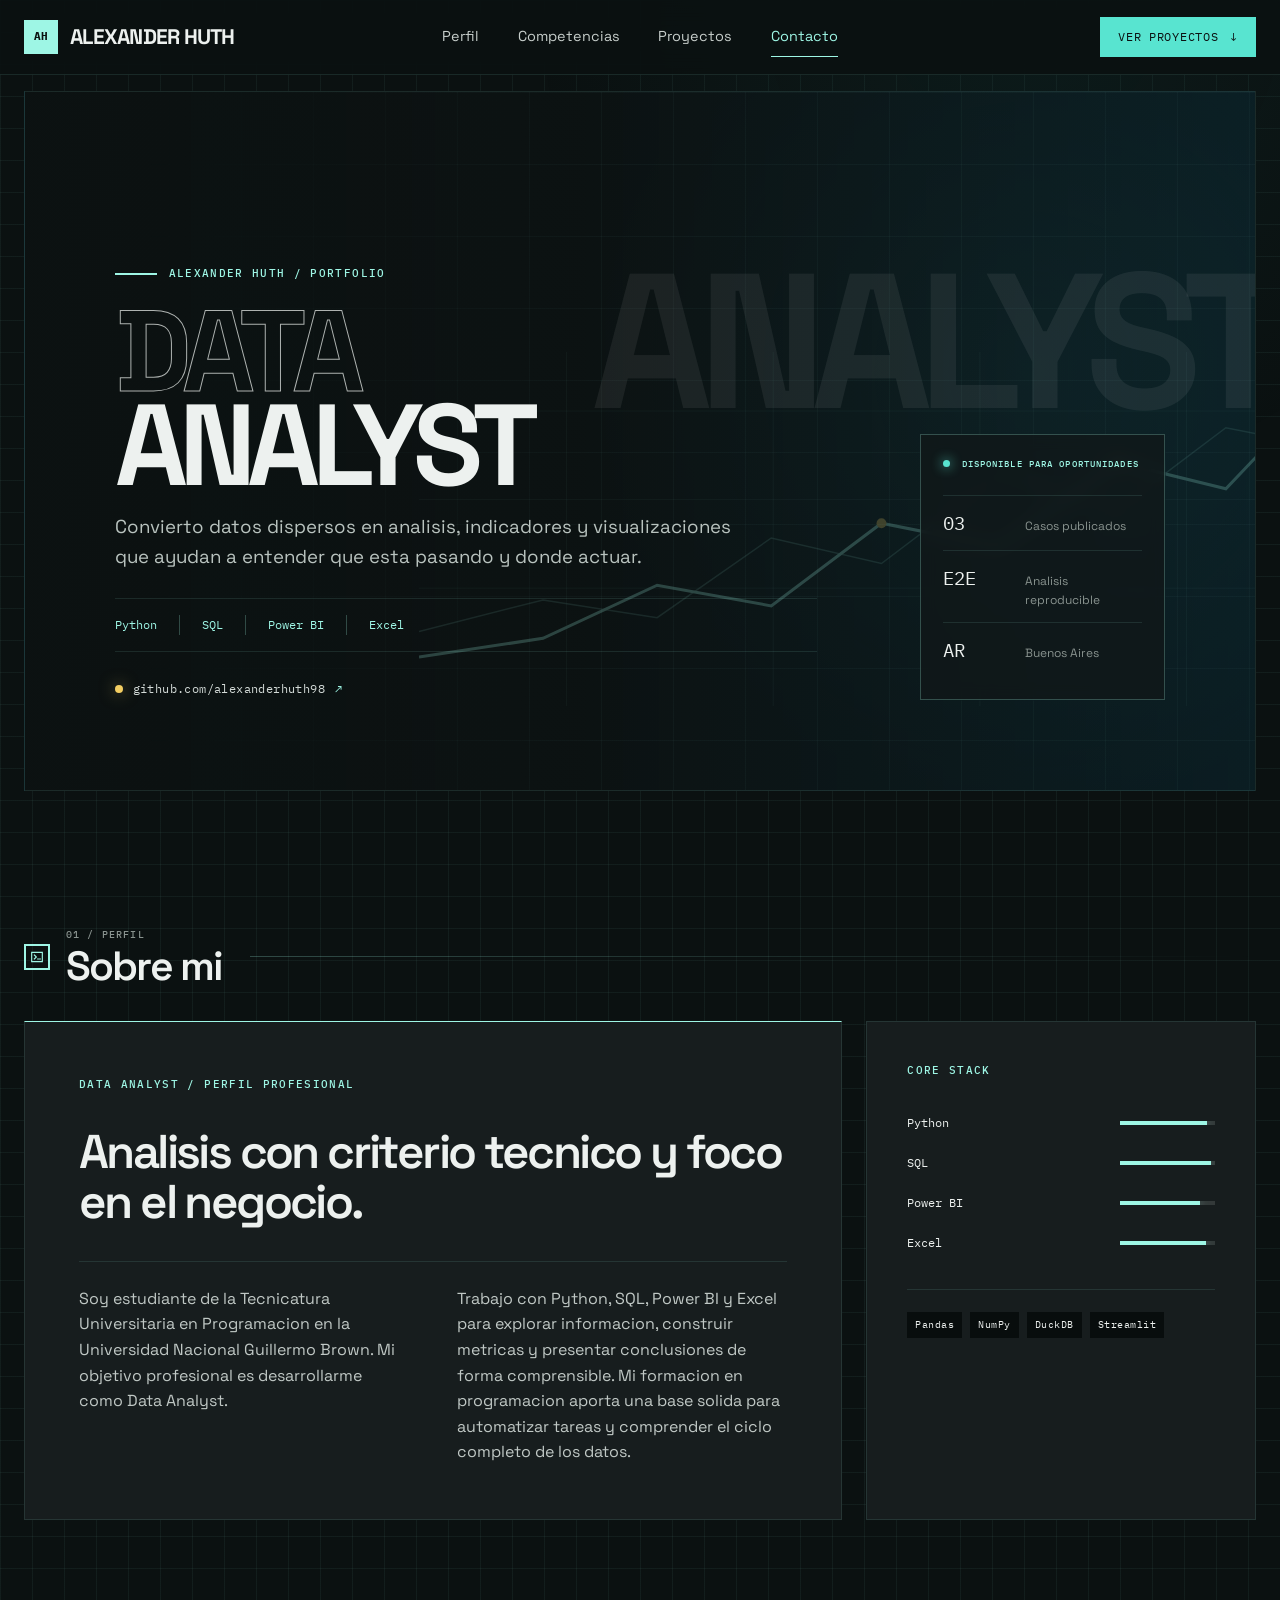
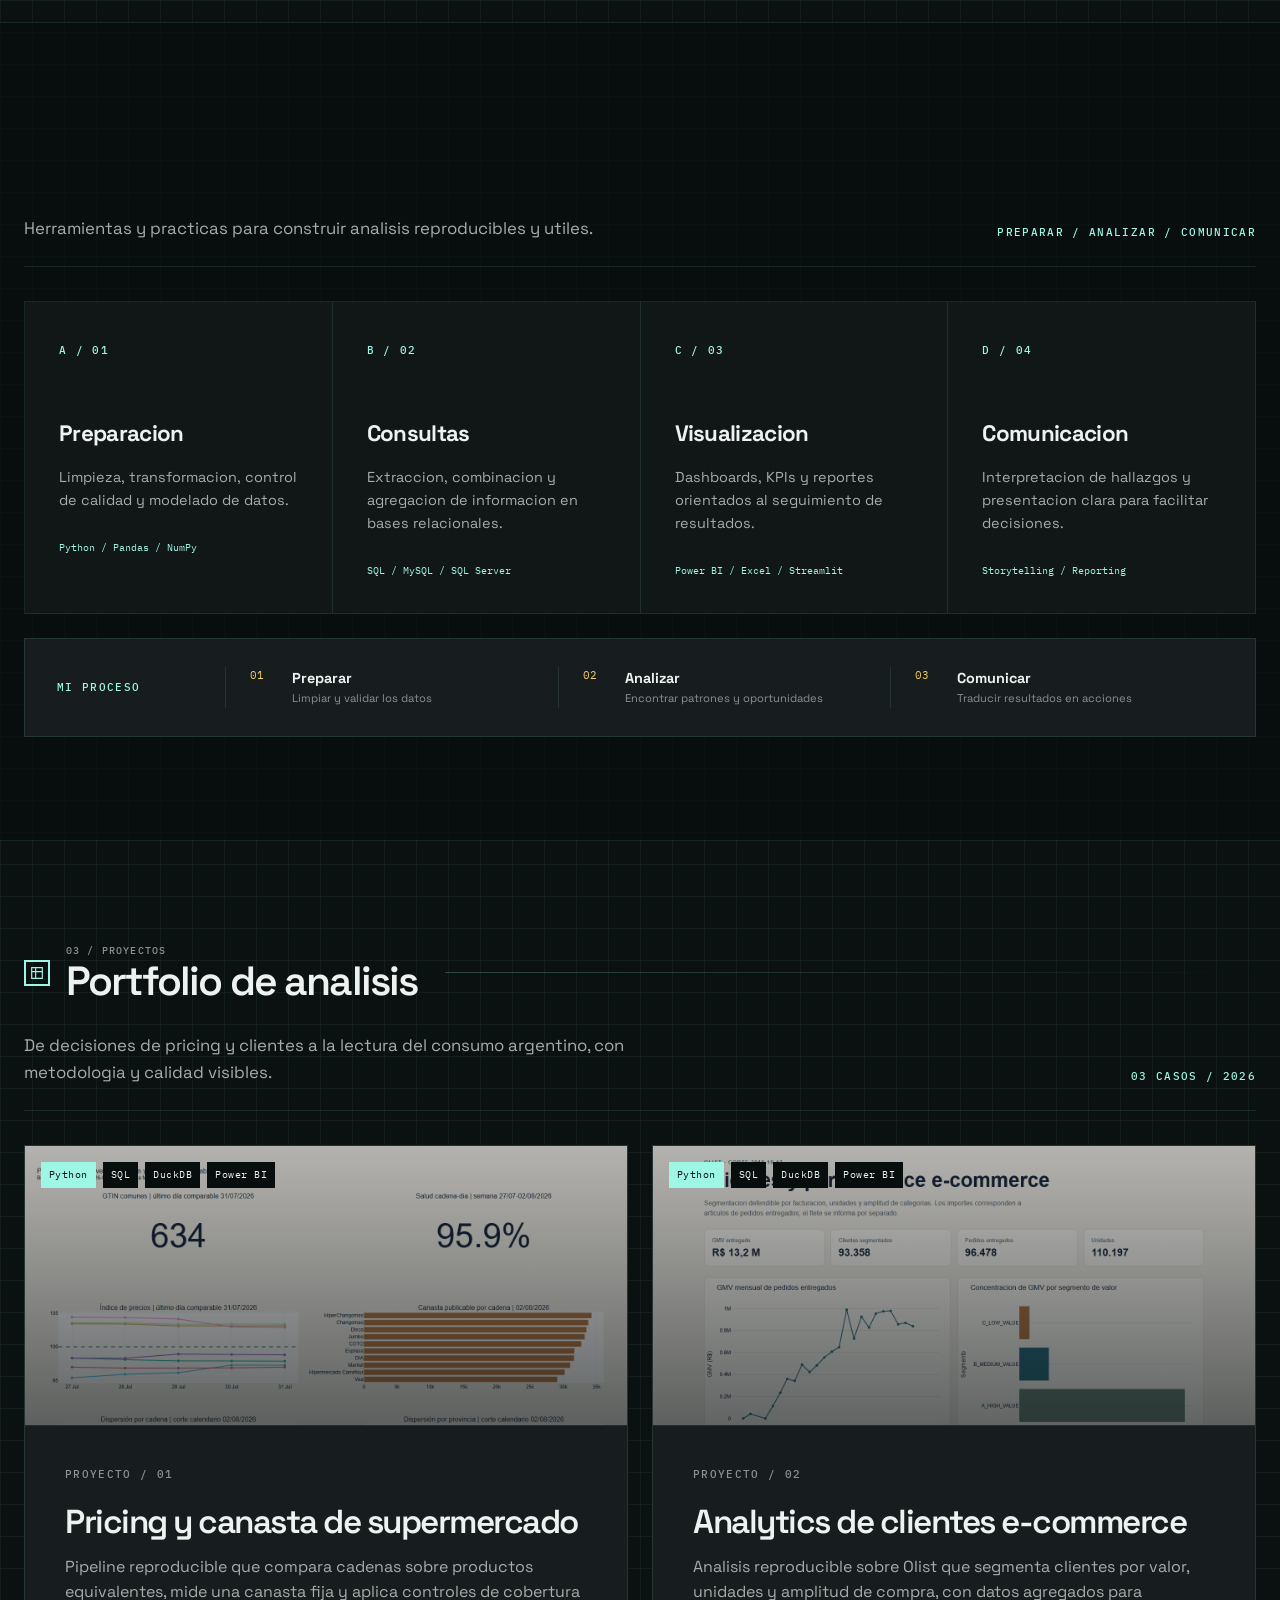
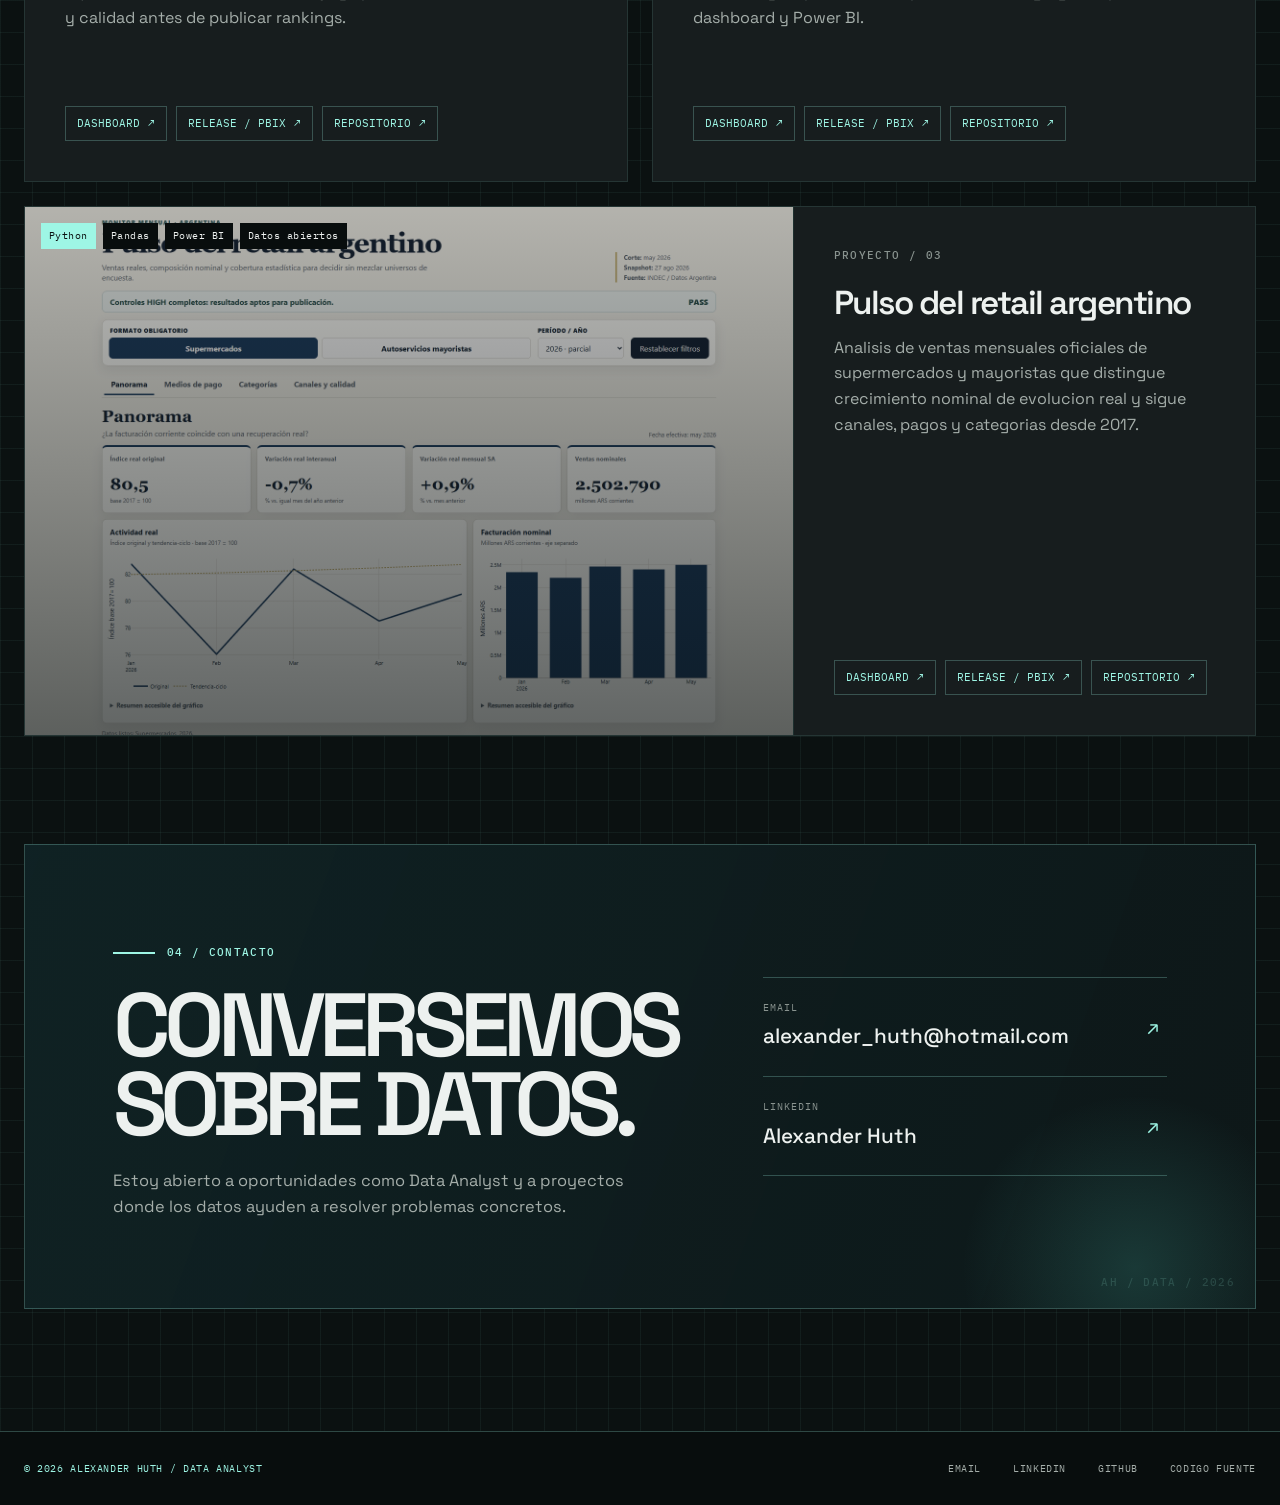
==== commit 9a69b431: "feat: link Pulso HTML dashboard" ====
--- a/index.html
+++ b/index.html
@@ -286,7 +286,7 @@
                 <article class="project-card project-card-wide reveal">
                     <figure class="project-visual">
                         <img src="assets/projects/retail-analysis.png"
-                            alt="Visualizaciones del proyecto Pulso del retail argentino" width="3000" height="2000"
+                            alt="Dashboard HTML del proyecto Pulso del retail argentino" width="1600" height="1100"
                             loading="lazy">
                         <figcaption class="project-meta"><span>Python</span><span>Pandas</span><span>Power BI</span><span>Datos abiertos</span></figcaption>
                     </figure>
@@ -296,6 +296,8 @@
                         <p>Analisis de ventas mensuales oficiales de supermercados y mayoristas que distingue
                             crecimiento nominal de evolucion real y sigue canales, pagos y categorias desde 2017.</p>
                         <div class="project-links">
+                            <a href="https://alexanderhuth98.github.io/argentina-retail-sales/" target="_blank"
+                                rel="noopener noreferrer">Dashboard <span aria-hidden="true">&#8599;</span></a>
                             <a href="https://github.com/alexanderhuth98/argentina-retail-sales/releases/tag/v1.0.0"
                                 target="_blank" rel="noopener noreferrer">Release / PBIX <span aria-hidden="true">&#8599;</span></a>
                             <a href="https://github.com/alexanderhuth98/argentina-retail-sales" target="_blank"
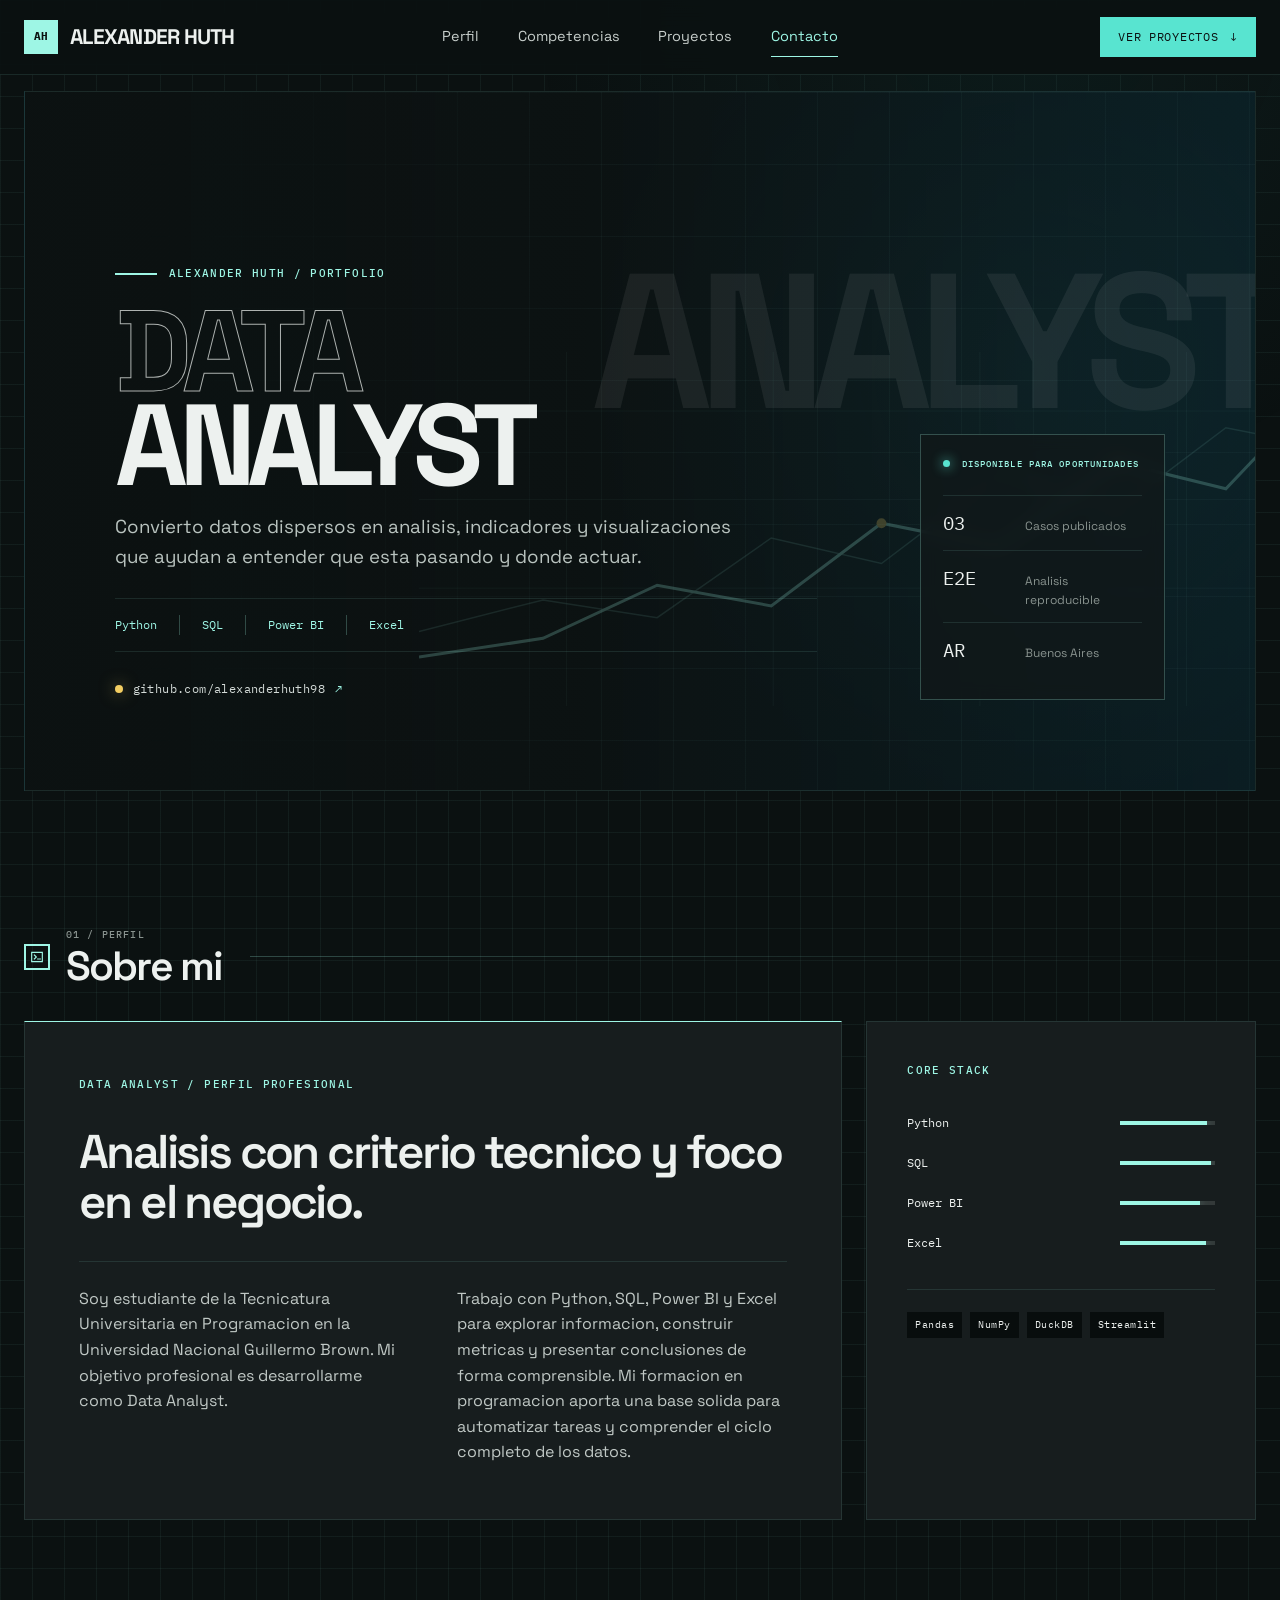
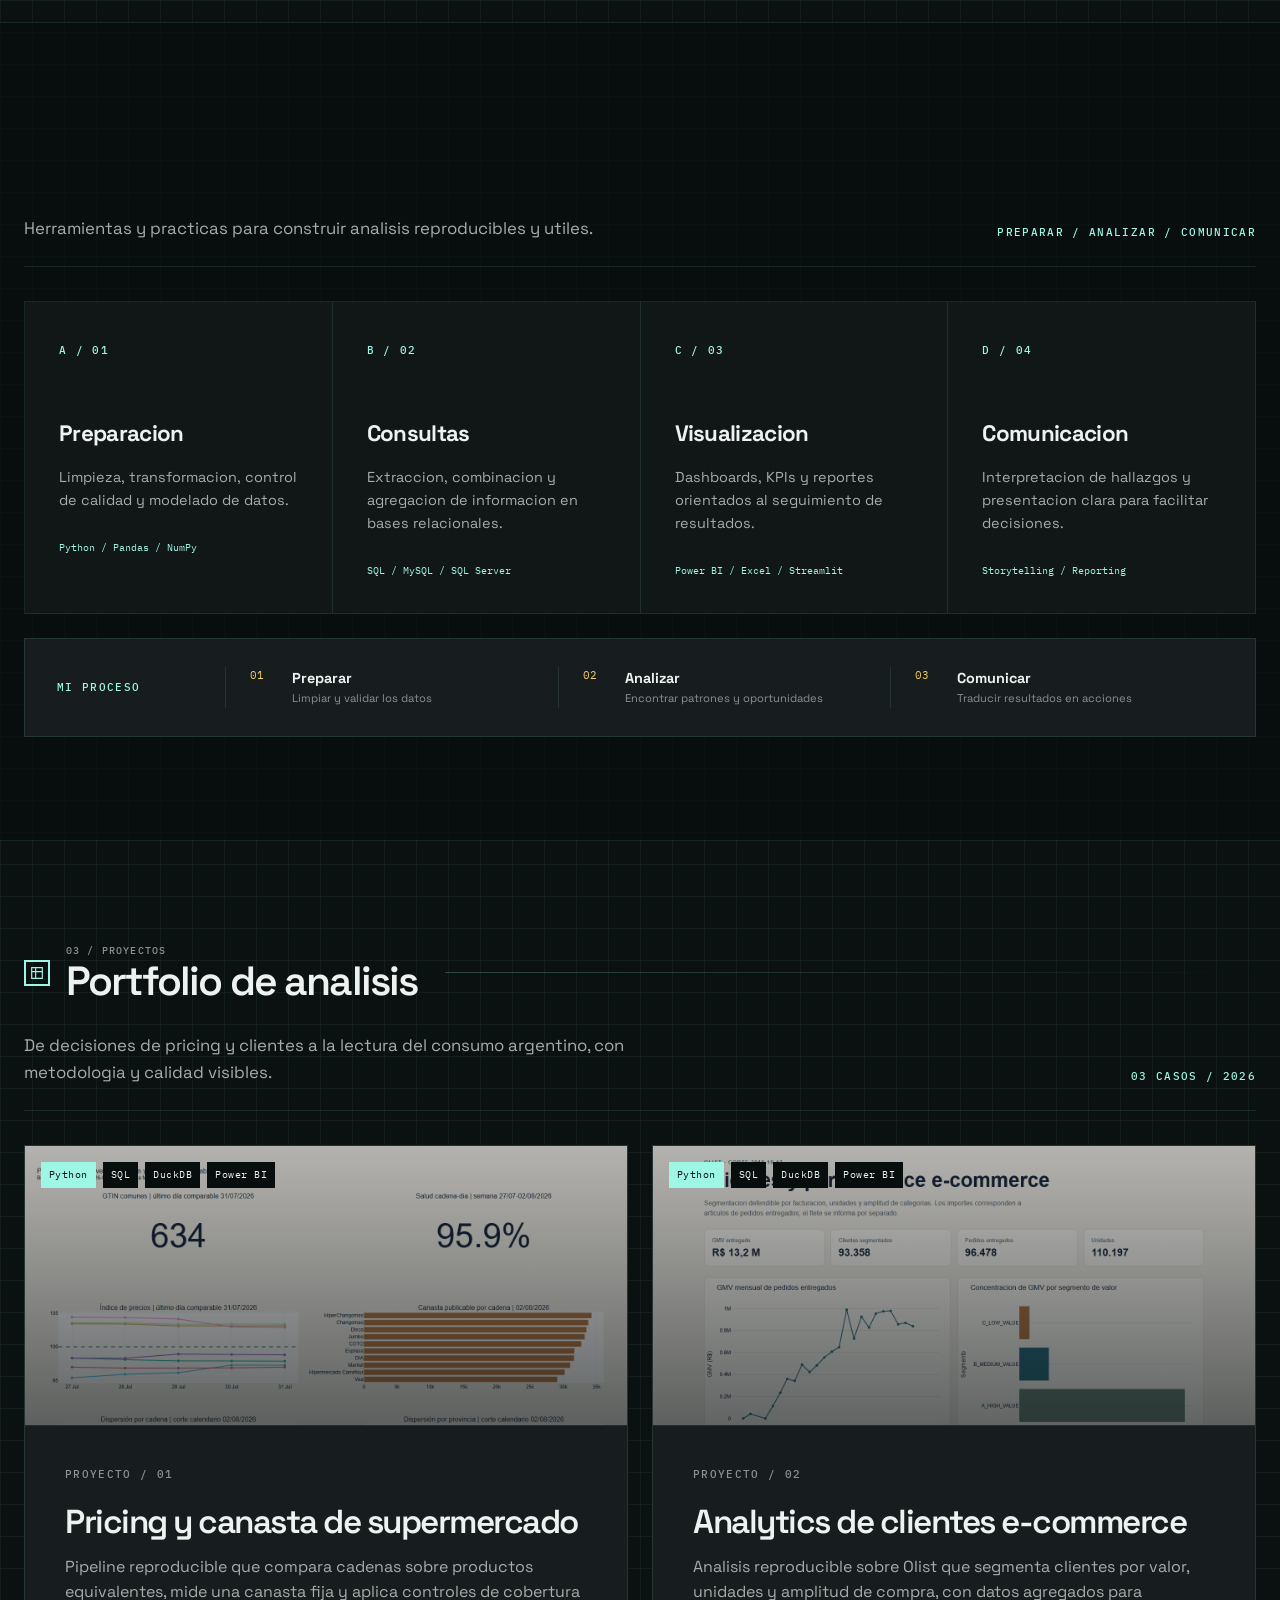
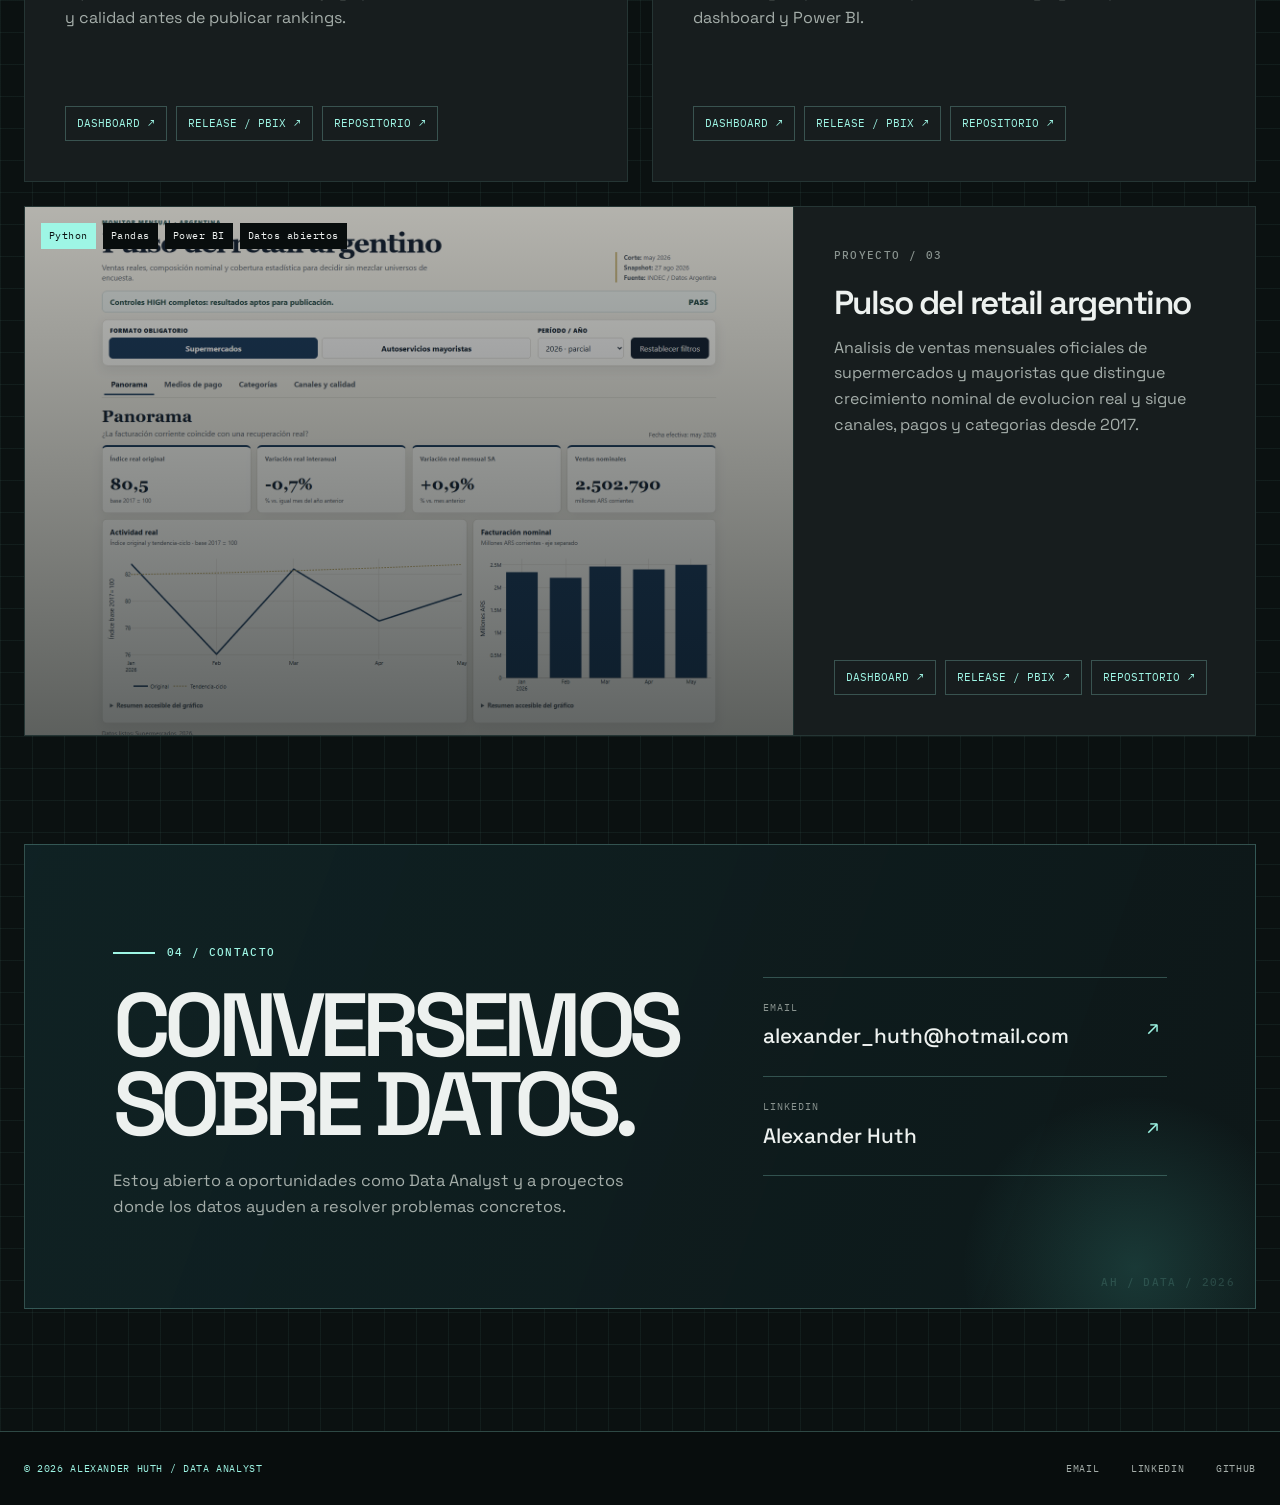
==== commit 90198fad: "fix: remove source code footer link" ====
--- a/index.html
+++ b/index.html
@@ -342,8 +342,6 @@
                 <a href="https://www.linkedin.com/in/alexander-huth-simoni/" target="_blank"
                     rel="noopener noreferrer">LinkedIn</a>
                 <a href="https://github.com/alexanderhuth98" target="_blank" rel="noopener noreferrer">GitHub</a>
-                <a href="https://github.com/alexanderhuth98/alexanderhuth98.github.io" target="_blank"
-                    rel="noopener noreferrer">Codigo fuente</a>
             </nav>
         </div>
     </footer>
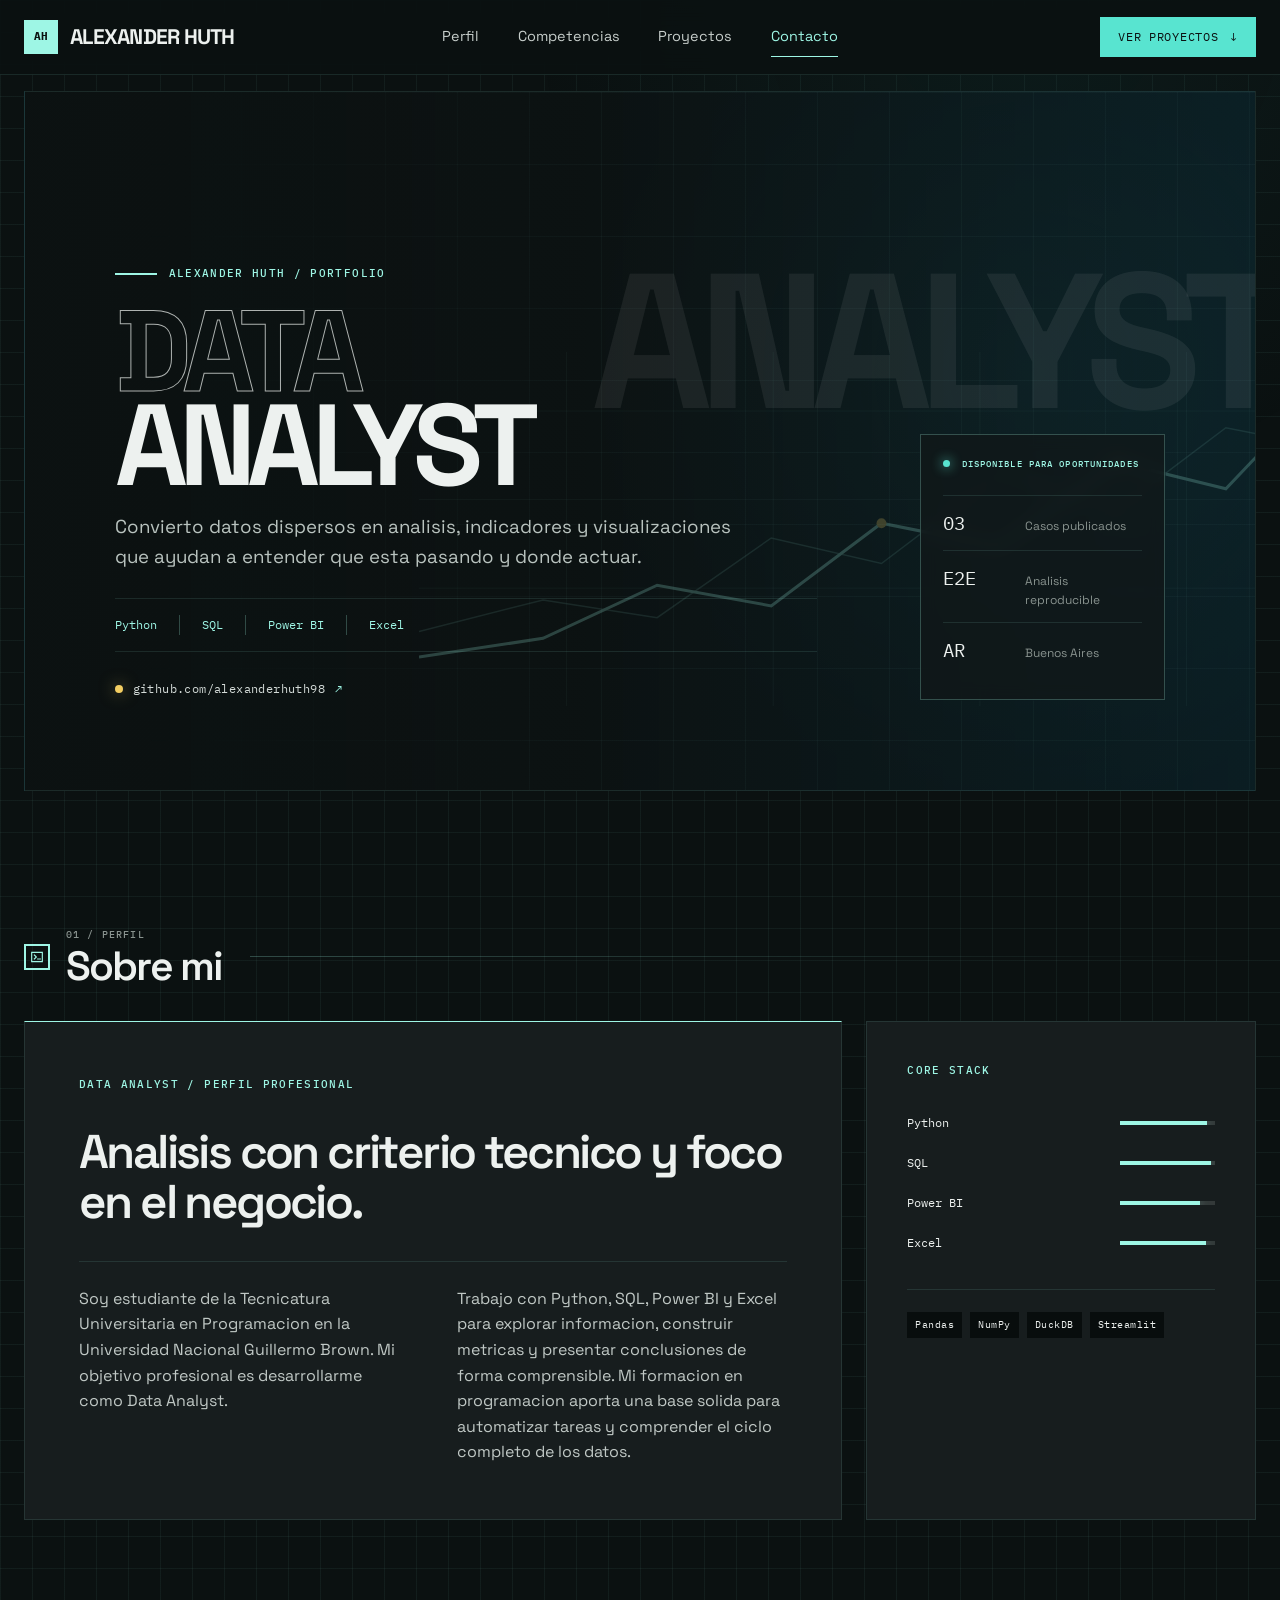
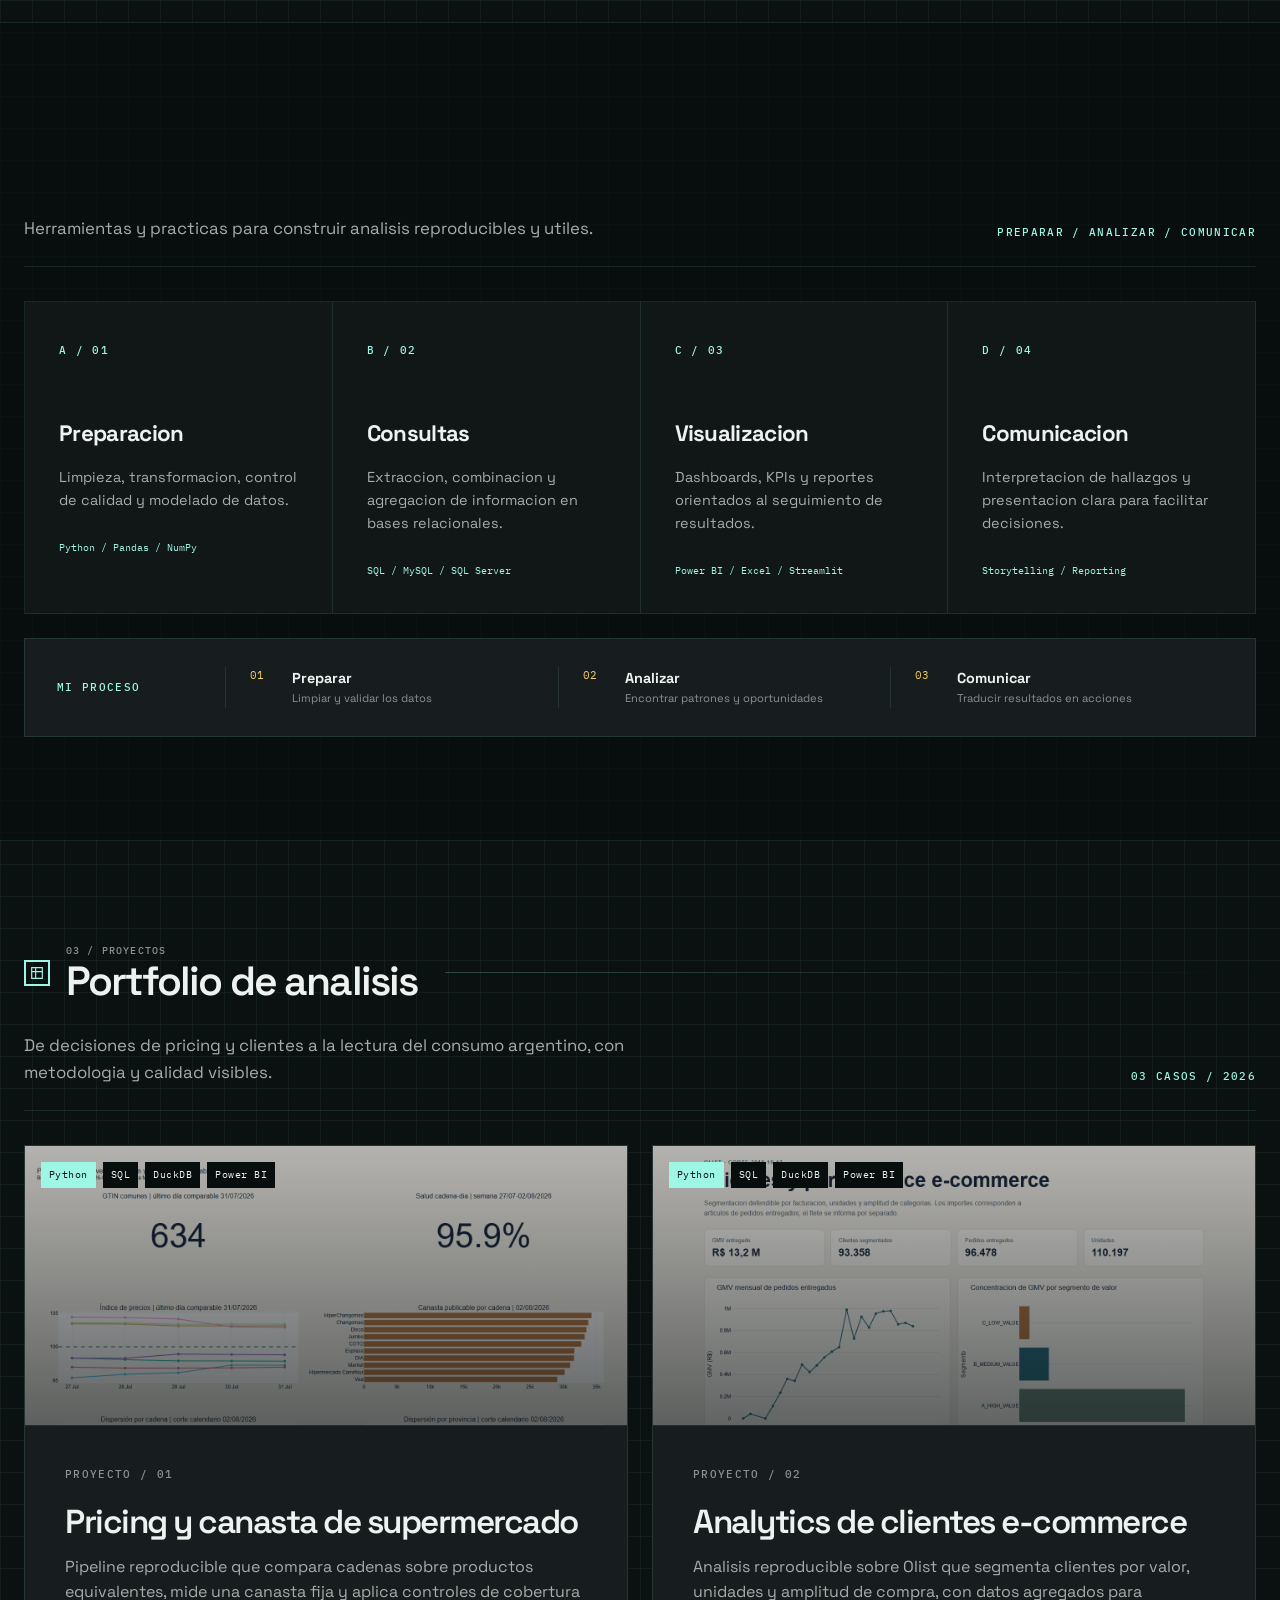
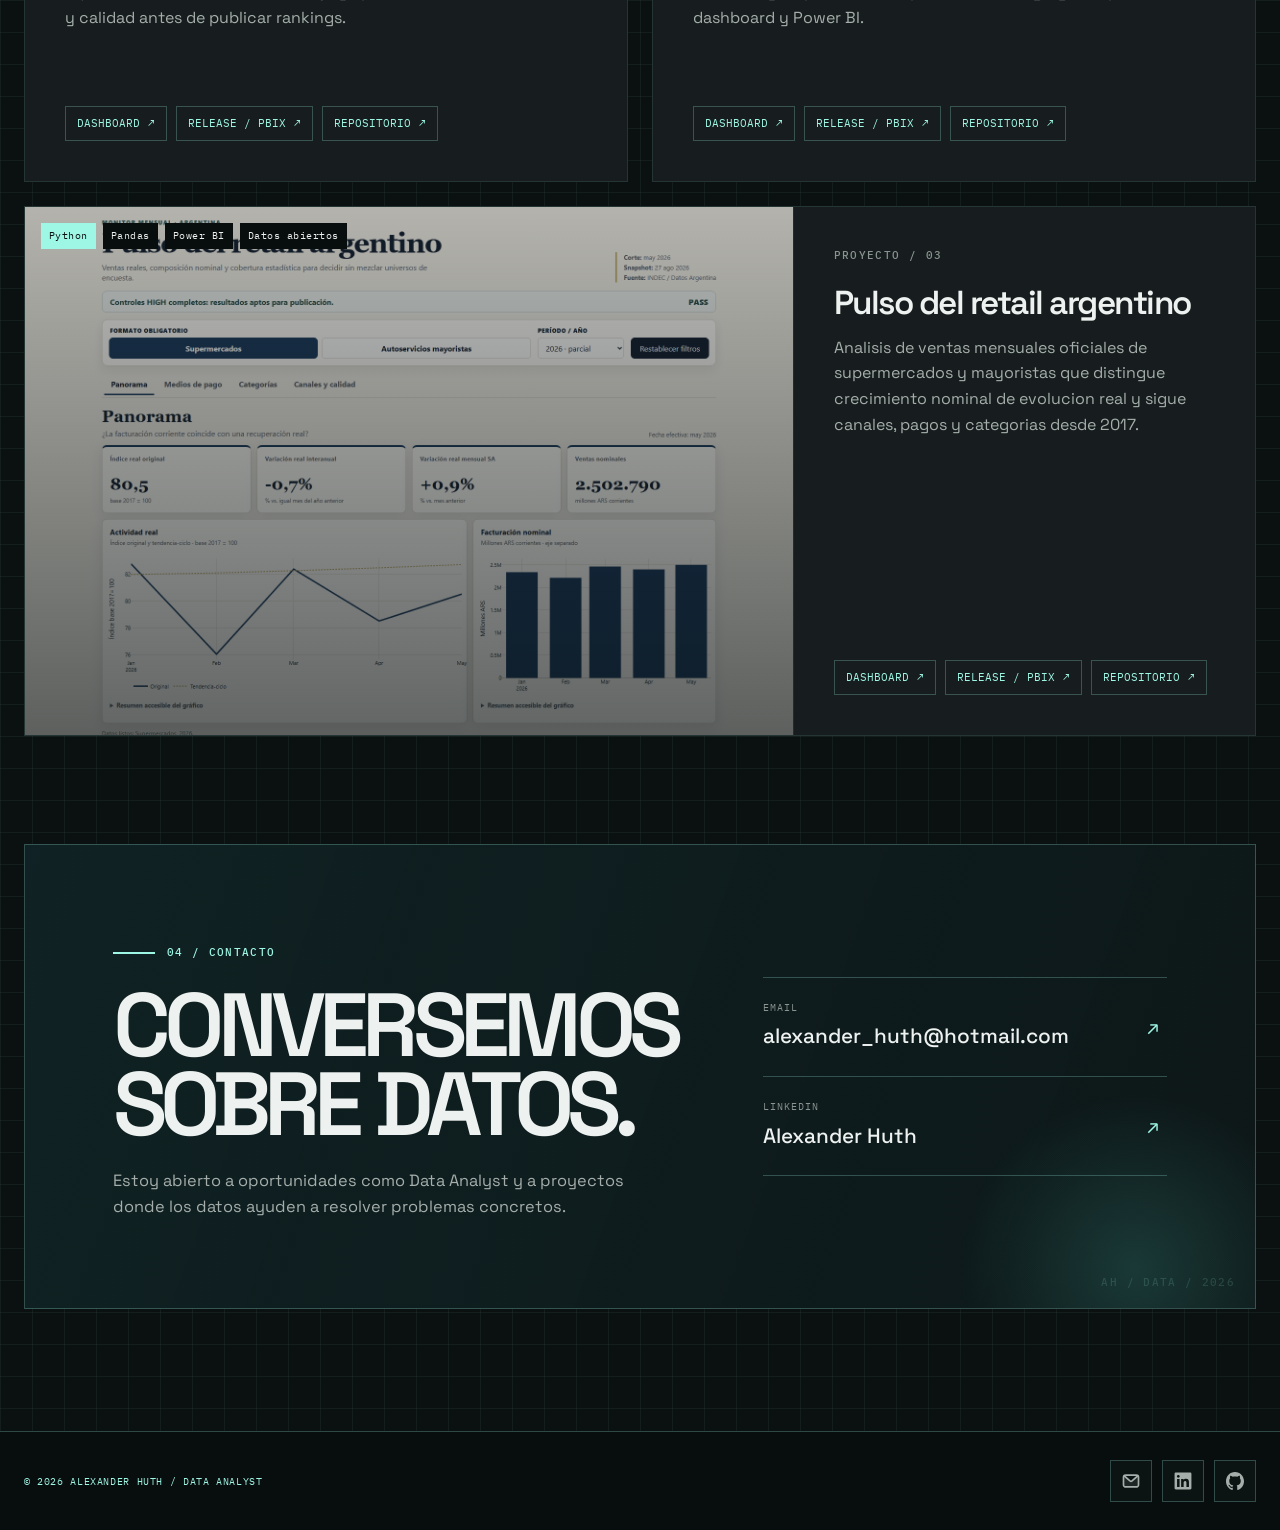
==== commit 571c221c: "feat: add social icons to footer" ====
--- a/index.html
+++ b/index.html
@@ -28,6 +28,7 @@
         href="https://fonts.googleapis.com/css2?family=IBM+Plex+Mono:wght@400;500;600&family=Space+Grotesk:wght@400;500;600;700&display=swap"
         rel="stylesheet">
     <link href="css/portfolio.css" rel="stylesheet">
+    <link href="css/footer-icons.css" rel="stylesheet">
 </head>
 
 <body id="page-top">
@@ -337,11 +338,40 @@
     <footer class="site-footer">
         <div class="shell footer-shell">
             <p>&copy; <span id="current-year">2026</span> Alexander Huth / Data Analyst</p>
-            <nav aria-label="Enlaces sociales">
-                <a href="mailto:alexander_huth@hotmail.com">Email</a>
-                <a href="https://www.linkedin.com/in/alexander-huth-simoni/" target="_blank"
-                    rel="noopener noreferrer">LinkedIn</a>
-                <a href="https://github.com/alexanderhuth98" target="_blank" rel="noopener noreferrer">GitHub</a>
+            <nav class="footer-social-nav" aria-label="Enlaces sociales">
+                <a class="footer-social-link" href="mailto:alexander_huth@hotmail.com"
+                    aria-label="Enviar un email a Alexander Huth" title="Email">
+                    <svg class="footer-icon footer-icon-mail" width="20" height="20" viewBox="0 0 24 24"
+                        fill="none" aria-hidden="true" focusable="false">
+                        <path opacity="0.12"
+                            d="M3.09097 6.4173C3 6.76072 3 7.21507 3 7.99997V16C3 16.9319 3 17.3978 3.15224 17.7653C3.35523 18.2554 3.74458 18.6447 4.23463 18.8477C4.60218 19 5.06812 19 6 19H18C18.9319 19 19.3978 19 19.7654 18.8477C20.2554 18.6447 20.6448 18.2554 20.8478 17.7653C21 17.3978 21 16.9319 21 16V7.99997C21 7.21506 21 6.76072 20.909 6.4173C20.852 6.5418 20.7683 6.65652 20.6585 6.75255L13.9755 12.6002C12.8444 13.5899 11.1556 13.5899 10.0245 12.6002L3.3415 6.75255C3.23175 6.65652 3.14804 6.5418 3.09097 6.4173Z"
+                            fill="currentColor" />
+                        <path
+                            d="M3 8C3 7.06812 3 6.60218 3.15224 6.23463C3.35523 5.74458 3.74458 5.35523 4.23463 5.15224C4.60218 5 5.06812 5 6 5H18C18.9319 5 19.3978 5 19.7654 5.15224C20.2554 5.35523 20.6448 5.74458 20.8478 6.23463C21 6.60218 21 7.06812 21 8V16C21 16.9319 21 17.3978 20.8478 17.7654C20.6448 18.2554 20.2554 18.6448 19.7654 18.8478C19.3978 19 18.9319 19 18 19H6C5.06812 19 4.60218 19 4.23463 18.8478C3.74458 18.6448 3.35523 18.2554 3.15224 17.7654C3 17.3978 3 16.9319 3 16V8Z"
+                            stroke="currentColor" stroke-width="2" stroke-linejoin="round" />
+                        <path d="M4 6L10.683 11.8476C11.437 12.5074 12.563 12.5074 13.317 11.8476L20 6"
+                            stroke="currentColor" stroke-width="2" stroke-linecap="round"
+                            stroke-linejoin="round" />
+                    </svg>
+                </a>
+                <a class="footer-social-link" href="https://www.linkedin.com/in/alexander-huth-simoni/"
+                    target="_blank" rel="noopener noreferrer"
+                    aria-label="LinkedIn de Alexander Huth, abre en una nueva pestana" title="LinkedIn">
+                    <svg class="footer-icon" width="18" height="18" viewBox="0 0 32 32" fill="currentColor"
+                        aria-hidden="true" focusable="false">
+                        <path
+                            d="M28.778 1.004h-25.56c-0.008-0-0.017-0-0.027-0-1.199 0-2.172 0.964-2.186 2.159v25.672c0.014 1.196 0.987 2.161 2.186 2.161 0.010 0 0.019-0 0.029-0h25.555c0.008 0 0.018 0 0.028 0 1.2 0 2.175-0.963 2.194-2.159l0-0.002v-25.67c-0.019-1.197-0.994-2.161-2.195-2.161-0.010 0-0.019 0-0.029 0h0.001zM9.9 26.562h-4.454v-14.311h4.454zM7.674 10.293c-1.425 0-2.579-1.155-2.579-2.579s1.155-2.579 2.579-2.579c1.424 0 2.579 1.154 2.579 2.578v0c0 0.001 0 0.002 0 0.004 0 1.423-1.154 2.577-2.577 2.577-0.001 0-0.002 0-0.003 0h0zM26.556 26.562h-4.441v-6.959c0-1.66-0.034-3.795-2.314-3.795-2.316 0-2.669 1.806-2.669 3.673v7.082h-4.441v-14.311h4.266v1.951h0.058c0.828-1.395 2.326-2.315 4.039-2.315 0.061 0 0.121 0.001 0.181 0.003l-0.009-0c4.5 0 5.332 2.962 5.332 6.817v7.855z" />
+                    </svg>
+                </a>
+                <a class="footer-social-link" href="https://github.com/alexanderhuth98" target="_blank"
+                    rel="noopener noreferrer" aria-label="GitHub de Alexander Huth, abre en una nueva pestana"
+                    title="GitHub">
+                    <svg class="footer-icon" width="18" height="18" viewBox="0 0 20 20" aria-hidden="true"
+                        focusable="false">
+                        <path fill="currentColor" fill-rule="evenodd" transform="translate(-84 -7399)"
+                            d="M94 7399C99.523 7399 104 7403.59 104 7409.253C104 7413.782 101.138 7417.624 97.167 7418.981C96.66 7419.082 96.48 7418.762 96.48 7418.489C96.48 7418.151 96.492 7417.047 96.492 7415.675C96.492 7414.719 96.172 7414.095 95.813 7413.777C98.04 7413.523 100.38 7412.656 100.38 7408.718C100.38 7407.598 99.992 7406.684 99.35 7405.966C99.454 7405.707 99.797 7404.664 99.252 7403.252C99.252 7403.252 98.414 7402.977 96.505 7404.303C95.706 7404.076 94.85 7403.962 94 7403.958C93.15 7403.962 92.295 7404.076 91.497 7404.303C89.586 7402.977 88.746 7403.252 88.746 7403.252C88.203 7404.664 88.546 7405.707 88.649 7405.966C88.01 7406.684 87.619 7407.598 87.619 7408.718C87.619 7412.646 89.954 7413.526 92.175 7413.785C91.889 7414.041 91.63 7414.493 91.54 7415.156C90.97 7415.418 89.522 7415.871 88.63 7414.304C88.63 7414.304 88.101 7413.319 87.097 7413.247C87.097 7413.247 86.122 7413.234 87.029 7413.87C87.029 7413.87 87.684 7414.185 88.139 7415.37C88.139 7415.37 88.726 7417.2 91.508 7416.58C91.513 7417.437 91.522 7418.245 91.522 7418.489C91.522 7418.76 91.338 7419.077 90.839 7418.982C86.865 7417.627 84 7413.783 84 7409.253C84 7403.59 88.478 7399 94 7399Z" />
+                    </svg>
+                </a>
             </nav>
         </div>
     </footer>
--- a/css/footer-icons.css
+++ b/css/footer-icons.css
@@ -0,0 +1,47 @@
+.footer-shell .footer-social-nav {
+    gap: 10px;
+}
+
+.footer-shell .footer-social-link {
+    display: grid;
+    width: 42px;
+    height: 42px;
+    place-items: center;
+    color: var(--muted);
+    background: rgba(158, 246, 229, 0.025);
+    border: 1px solid var(--line-strong);
+    transition:
+        color 180ms ease,
+        background-color 180ms ease,
+        border-color 180ms ease,
+        transform 180ms ease;
+}
+
+.footer-shell .footer-social-link:hover {
+    color: var(--bg-deep);
+    background: var(--mint);
+    border-color: var(--mint);
+    transform: translateY(-2px);
+}
+
+.footer-shell .footer-social-link:active {
+    transform: translateY(0);
+}
+
+.footer-icon {
+    display: block;
+    width: 18px;
+    height: 18px;
+    flex: 0 0 auto;
+}
+
+.footer-icon-mail {
+    width: 20px;
+    height: 20px;
+}
+
+@media (prefers-reduced-motion: reduce) {
+    .footer-shell .footer-social-link {
+        transition: none;
+    }
+}
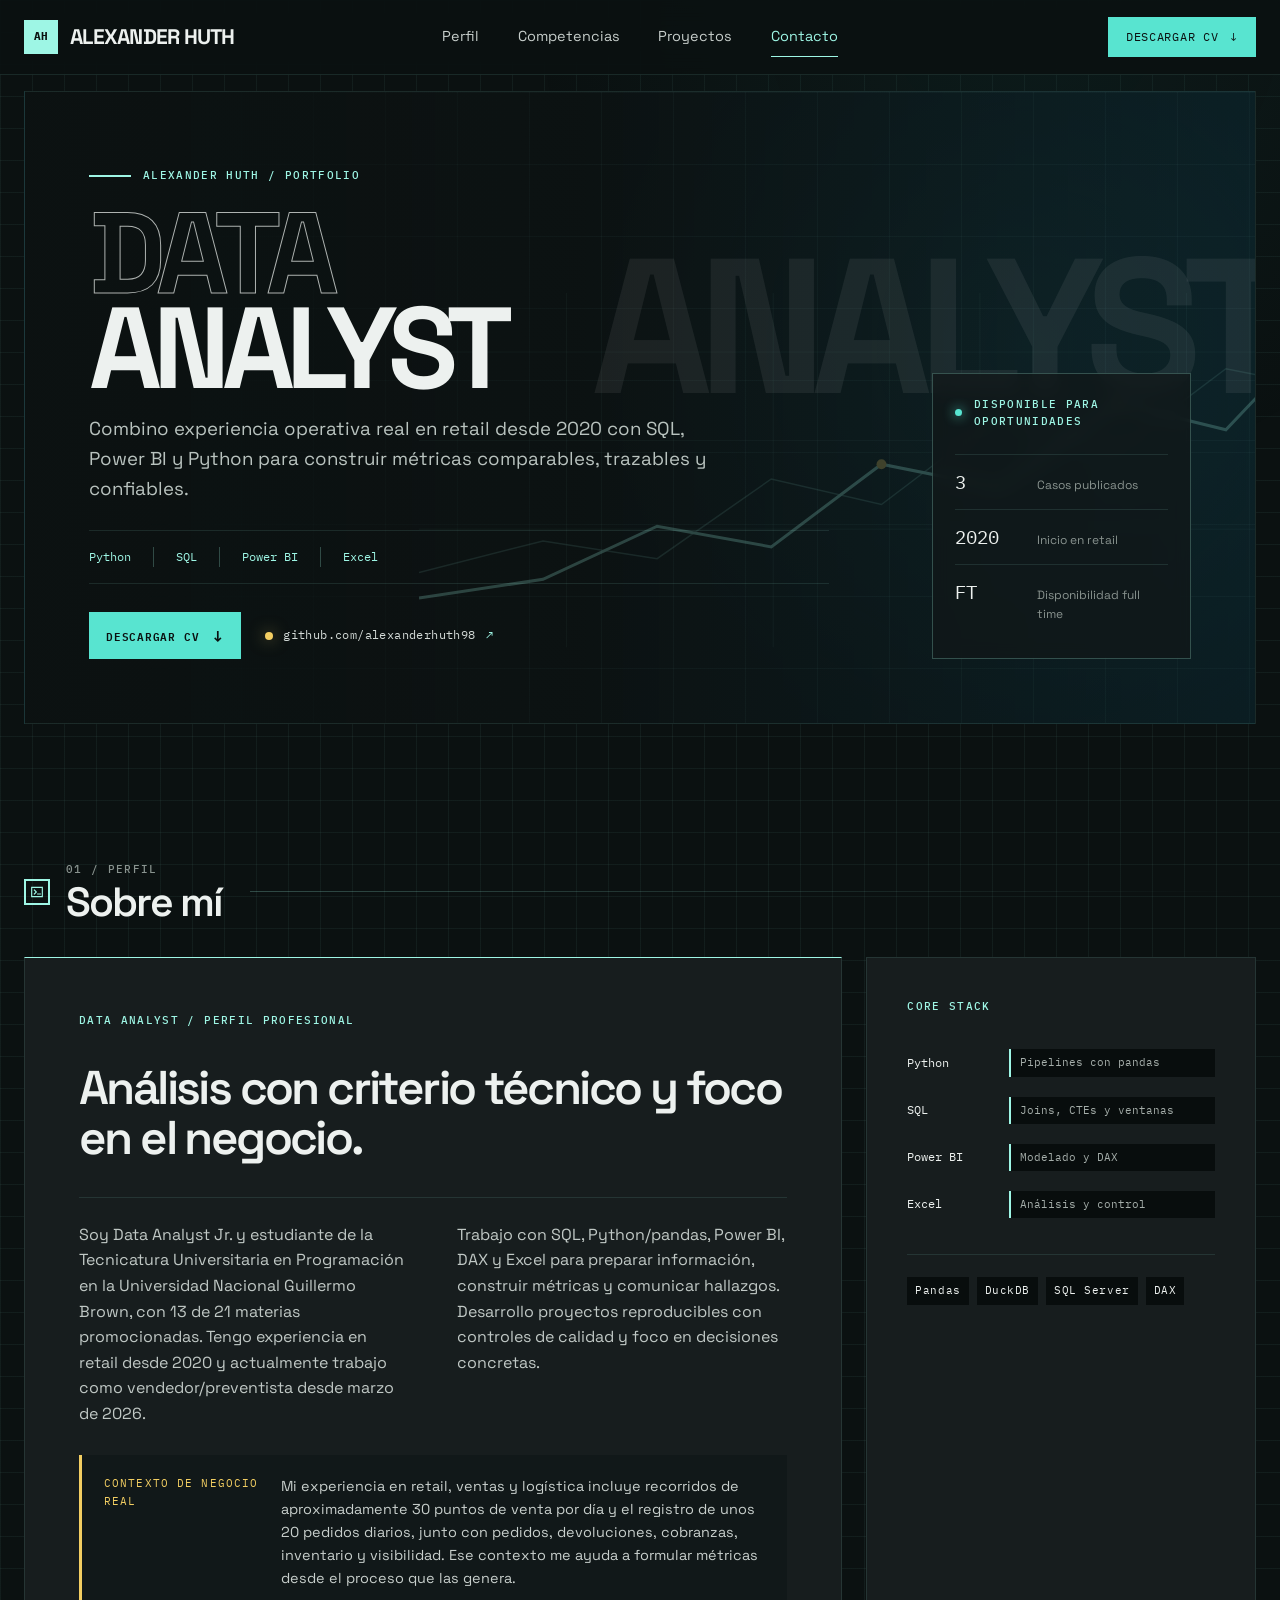
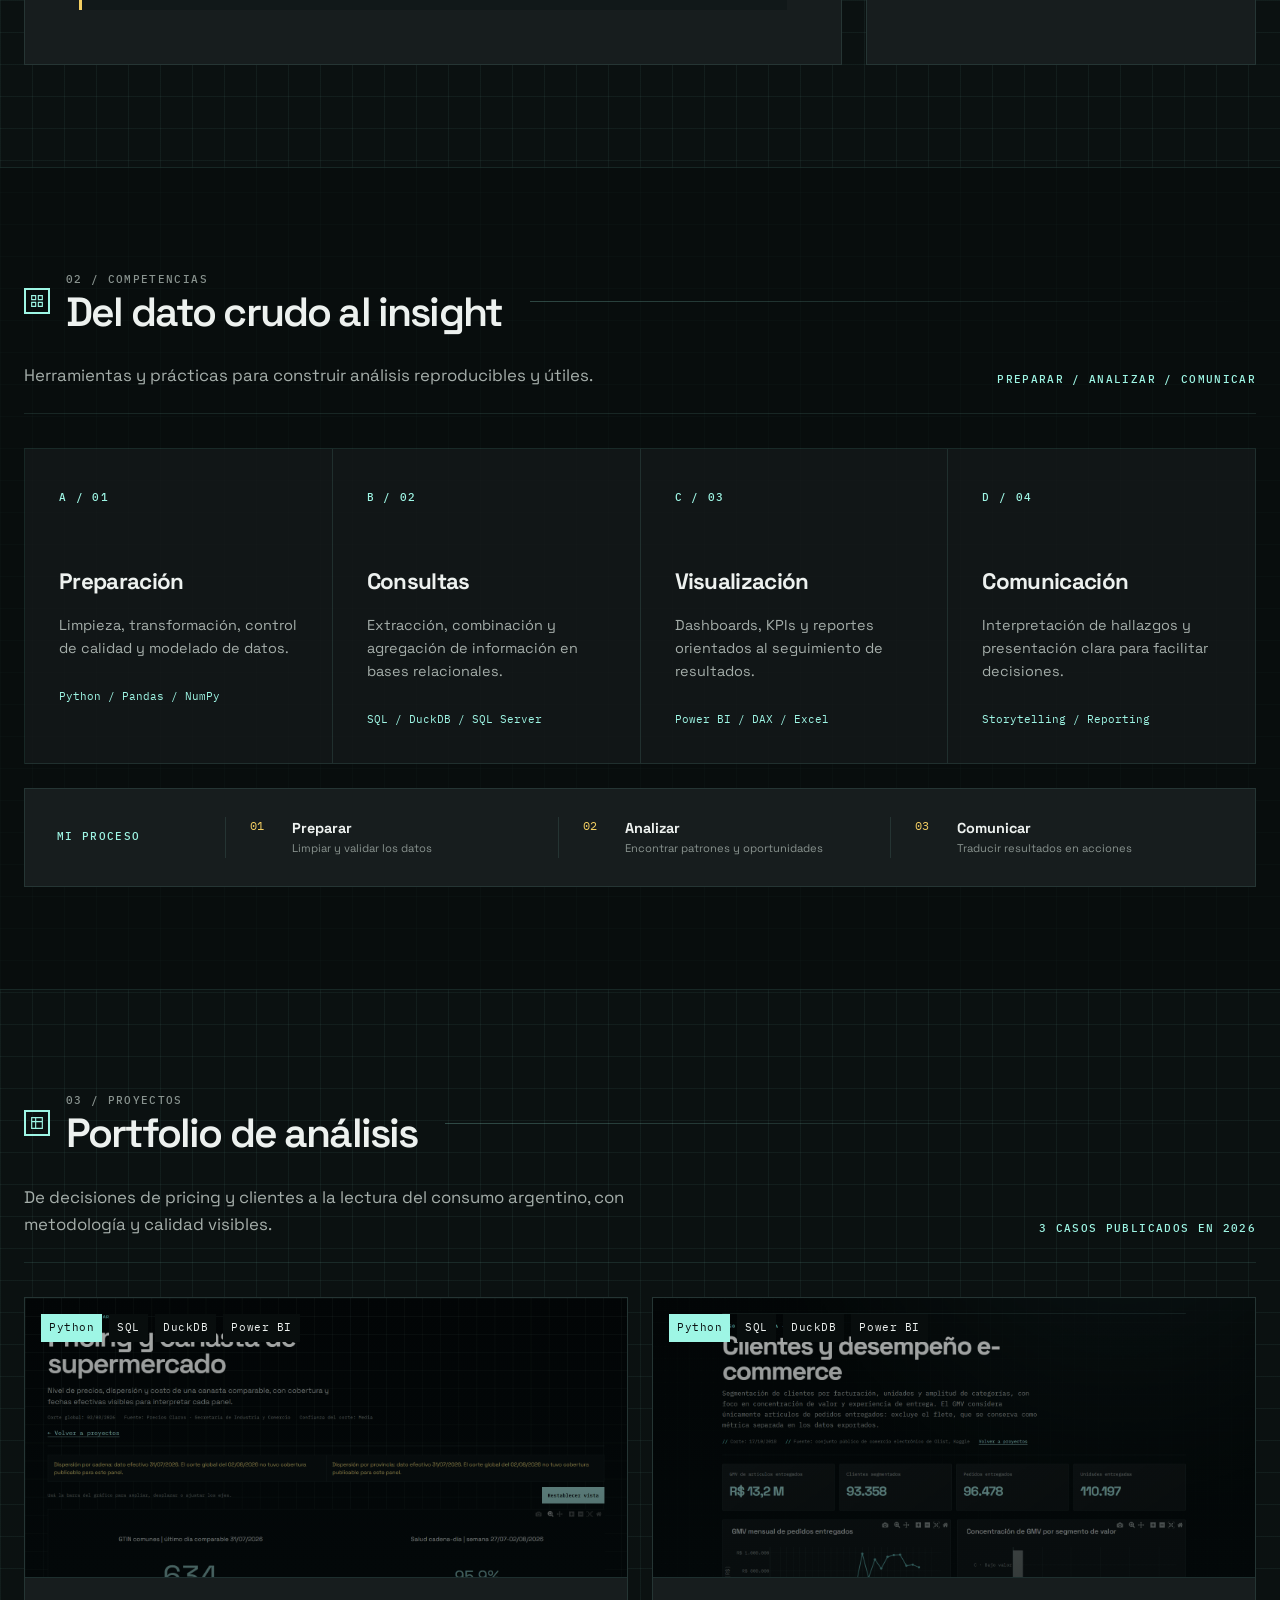
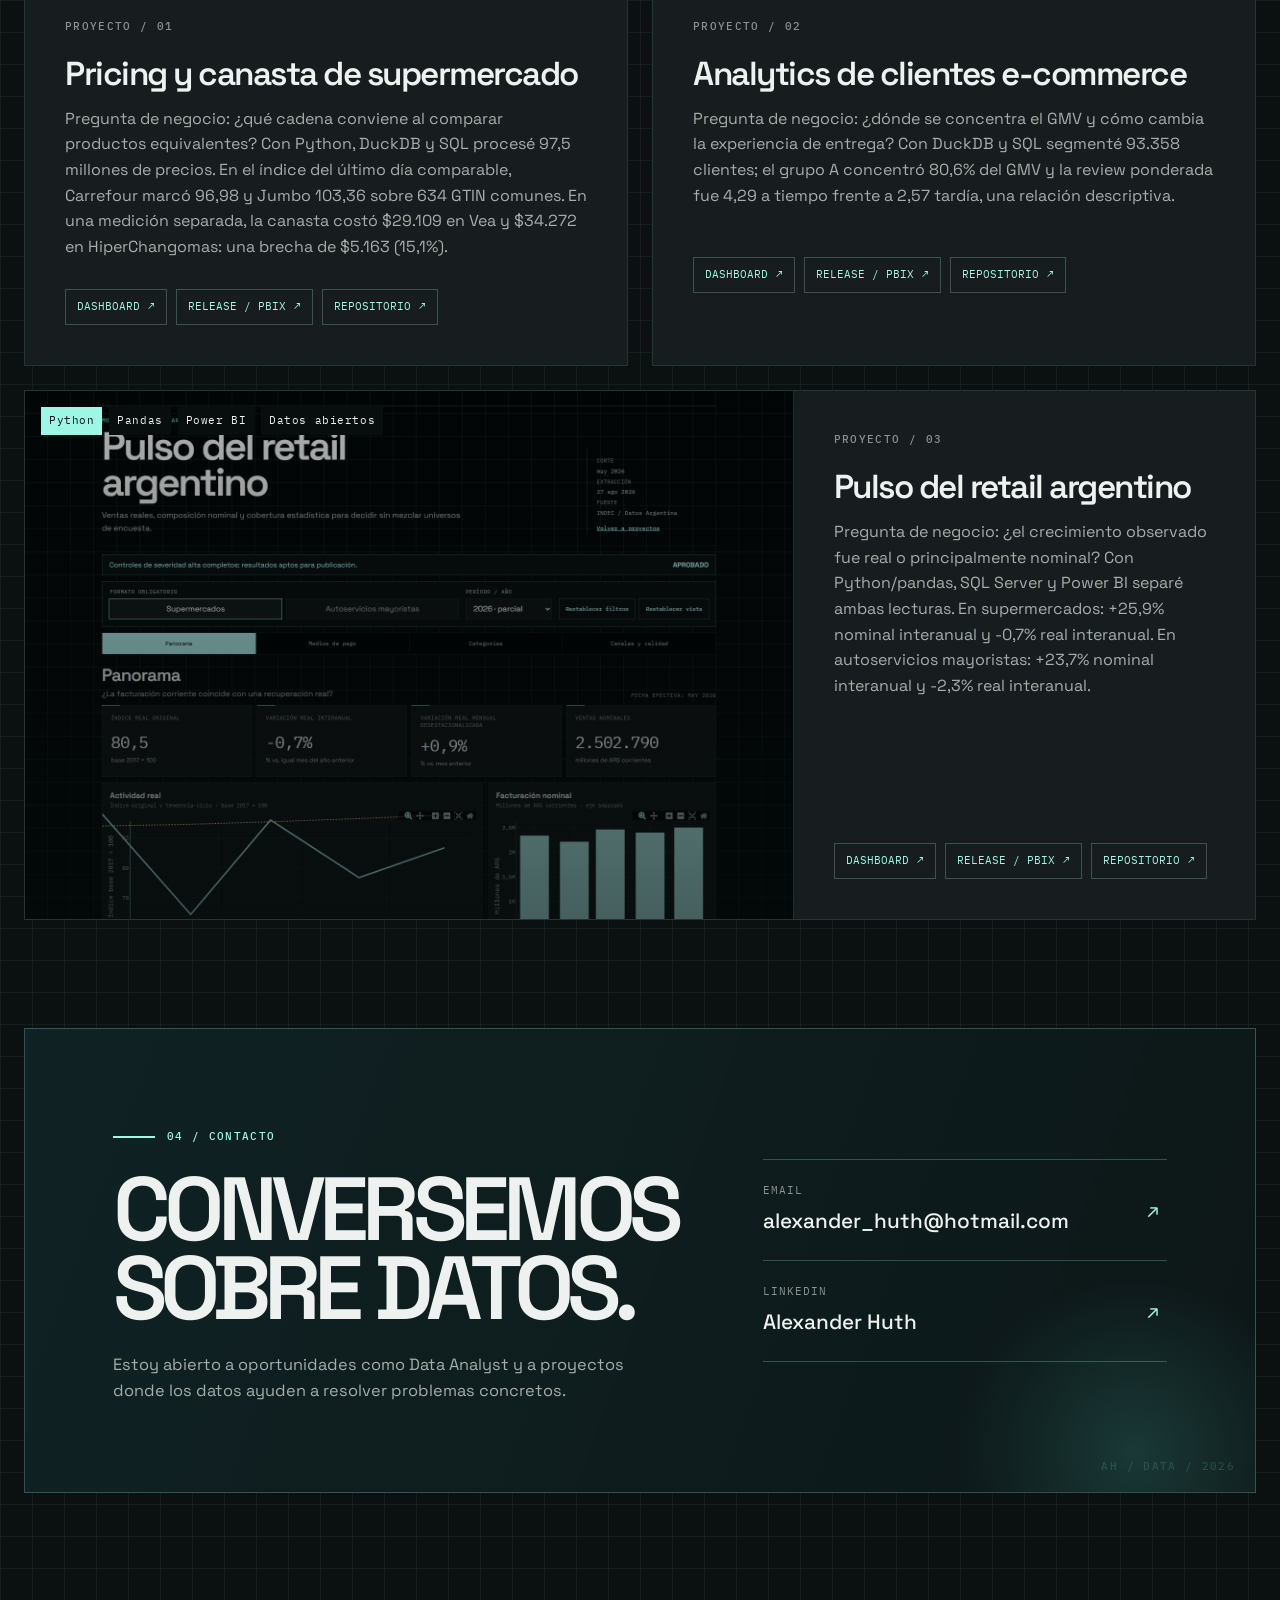
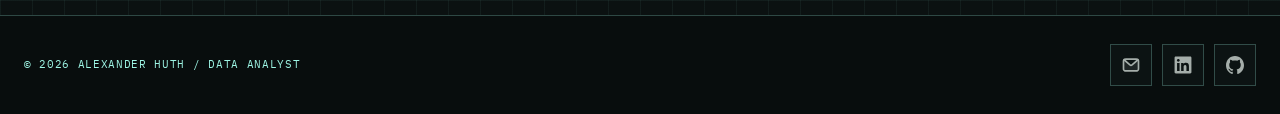
==== commit 5ba277f2: "feat: strengthen recruiter-facing portfolio" ====
--- a/index.html
+++ b/index.html
@@ -15,10 +15,16 @@
     <meta property="og:url" content="https://alexanderhuth98.github.io/">
     <meta property="og:locale" content="es_AR">
     <meta property="og:site_name" content="Portfolio de Alexander Huth">
-    <meta name="twitter:card" content="summary">
+    <meta property="og:image" content="https://alexanderhuth98.github.io/assets/social/portfolio-preview.png">
+    <meta property="og:image:width" content="1280">
+    <meta property="og:image:height" content="640">
+    <meta property="og:image:alt" content="Alexander Huth, Data Analyst - portfolio de pricing, e-commerce y retail">
+    <meta name="twitter:card" content="summary_large_image">
     <meta name="twitter:title" content="Alexander Huth | Data Analyst">
     <meta name="twitter:description"
         content="Casos reproducibles de pricing, clientes e-commerce y retail argentino.">
+    <meta name="twitter:image" content="https://alexanderhuth98.github.io/assets/social/portfolio-preview.png">
+    <meta name="twitter:image:alt" content="Alexander Huth, Data Analyst - portfolio de pricing, e-commerce y retail">
     <title>Alexander Huth | Data Analyst</title>
     <link rel="canonical" href="https://alexanderhuth98.github.io/">
     <link rel="icon" type="image/x-icon" href="assets/portafolios.ico">
@@ -42,19 +48,20 @@
             </a>
 
             <button class="menu-toggle" type="button" aria-expanded="false" aria-controls="primary-nav"
-                aria-label="Abrir menu de navegacion">
+                aria-label="Abrir menú de navegación">
                 <span></span>
                 <span></span>
             </button>
 
-            <nav class="primary-nav" id="primary-nav" aria-label="Navegacion principal">
+            <nav class="primary-nav" id="primary-nav" aria-label="Navegación principal">
                 <a href="#perfil">Perfil</a>
                 <a href="#competencias">Competencias</a>
                 <a href="#proyectos">Proyectos</a>
                 <a href="#contacto">Contacto</a>
             </nav>
 
-            <a class="nav-cta" href="#proyectos">Ver proyectos <span aria-hidden="true">&#8595;</span></a>
+            <a class="nav-cta" href="assets/cv/alexander-huth-data-analyst.pdf" download>Descargar CV <span
+                    aria-hidden="true">&#8595;</span></a>
         </div>
     </header>
 
@@ -74,34 +81,41 @@
                 <div class="hero-copy reveal">
                     <p class="eyebrow"><span></span> Alexander Huth / Portfolio</p>
                     <h1 id="hero-title"><span>Data</span> Analyst</h1>
-                    <p class="hero-intro">Convierto datos dispersos en analisis, indicadores y visualizaciones que
-                        ayudan a entender que esta pasando y donde actuar.</p>
+                    <p class="hero-intro">Combino experiencia operativa real en retail desde 2020 con SQL, Power BI y
+                        Python para construir métricas comparables, trazables y confiables.</p>
                     <ul class="hero-tools" aria-label="Herramientas principales">
                         <li>Python</li>
                         <li>SQL</li>
                         <li>Power BI</li>
                         <li>Excel</li>
                     </ul>
-                    <a class="hero-domain" href="https://github.com/alexanderhuth98" target="_blank"
-                        rel="noopener noreferrer">
-                        <span aria-hidden="true"></span> github.com/alexanderhuth98 <b aria-hidden="true">&#8599;</b>
-                    </a>
+                    <div class="hero-actions">
+                        <a class="hero-cv-cta" href="assets/cv/alexander-huth-data-analyst.pdf" download>
+                            Descargar CV <span aria-hidden="true">&#8595;</span>
+                        </a>
+                        <a class="hero-domain" href="https://github.com/alexanderhuth98" target="_blank"
+                            rel="noopener noreferrer"
+                            aria-label="Abrir GitHub de Alexander Huth en una nueva pestaña">
+                            <span aria-hidden="true"></span> github.com/alexanderhuth98 <b
+                                aria-hidden="true">&#8599;</b>
+                        </a>
+                    </div>
                 </div>
 
                 <aside class="hero-status reveal" aria-label="Resumen del portfolio">
                     <p class="status-label"><span></span> Disponible para oportunidades</p>
                     <dl>
                         <div>
-                            <dt>03</dt>
+                            <dt>3</dt>
                             <dd>Casos publicados</dd>
                         </div>
                         <div>
-                            <dt>E2E</dt>
-                            <dd>Analisis reproducible</dd>
+                            <dt>2020</dt>
+                            <dd>Inicio en retail</dd>
                         </div>
                         <div>
-                            <dt>AR</dt>
-                            <dd>Buenos Aires</dd>
+                            <dt>FT</dt>
+                            <dd>Disponibilidad full time</dd>
                         </div>
                     </dl>
                 </aside>
@@ -115,7 +129,7 @@
                 </span>
                 <div>
                     <p>01 / Perfil</p>
-                    <h2 id="profile-title">Sobre mi</h2>
+                    <h2 id="profile-title">Sobre mí</h2>
                 </div>
                 <span class="title-line" aria-hidden="true"></span>
             </div>
@@ -123,13 +137,21 @@
             <div class="profile-grid">
                 <article class="profile-card reveal">
                     <p class="panel-label">Data Analyst / Perfil profesional</p>
-                    <h3>Analisis con criterio tecnico y foco en el negocio.</h3>
+                    <h3>Análisis con criterio técnico y foco en el negocio.</h3>
                     <div class="profile-copy">
-                        <p>Soy estudiante de la Tecnicatura Universitaria en Programacion en la Universidad Nacional
-                            Guillermo Brown. Mi objetivo profesional es desarrollarme como Data Analyst.</p>
-                        <p>Trabajo con Python, SQL, Power BI y Excel para explorar informacion, construir metricas y
-                            presentar conclusiones de forma comprensible. Mi formacion en programacion aporta una base
-                            solida para automatizar tareas y comprender el ciclo completo de los datos.</p>
+                        <p>Soy Data Analyst Jr. y estudiante de la Tecnicatura Universitaria en Programación en la
+                            Universidad Nacional Guillermo Brown, con 13 de 21 materias promocionadas. Tengo experiencia
+                            en retail desde 2020 y actualmente trabajo como vendedor/preventista desde marzo de 2026.</p>
+                        <p>Trabajo con SQL, Python/pandas, Power BI, DAX y Excel para preparar información, construir
+                            métricas y comunicar hallazgos. Desarrollo proyectos reproducibles con controles de
+                            calidad y foco en decisiones concretas.</p>
+                    </div>
+                    <div class="operations-bridge">
+                        <span>Contexto de negocio real</span>
+                        <p>Mi experiencia en retail, ventas y logística incluye recorridos de aproximadamente 30 puntos
+                            de venta por día y el registro de unos 20 pedidos diarios, junto con pedidos, devoluciones,
+                            cobranzas, inventario y visibilidad. Ese contexto me ayuda a formular métricas desde el
+                            proceso que las genera.</p>
                     </div>
                 </article>
 
@@ -138,26 +160,26 @@
                     <div class="stack-list">
                         <div class="stack-item">
                             <span>Python</span>
-                            <span class="stack-meter" style="--level: 92%"><i></i></span>
+                            <span class="stack-evidence">Pipelines con pandas</span>
                         </div>
                         <div class="stack-item">
                             <span>SQL</span>
-                            <span class="stack-meter" style="--level: 96%"><i></i></span>
+                            <span class="stack-evidence">Joins, CTEs y ventanas</span>
                         </div>
                         <div class="stack-item">
                             <span>Power BI</span>
-                            <span class="stack-meter" style="--level: 84%"><i></i></span>
+                            <span class="stack-evidence">Modelado y DAX</span>
                         </div>
                         <div class="stack-item">
                             <span>Excel</span>
-                            <span class="stack-meter" style="--level: 90%"><i></i></span>
+                            <span class="stack-evidence">Análisis y control</span>
                         </div>
                     </div>
                     <div class="stack-tags">
                         <span>Pandas</span>
-                        <span>NumPy</span>
                         <span>DuckDB</span>
-                        <span>Streamlit</span>
+                        <span>SQL Server</span>
+                        <span>DAX</span>
                     </div>
                 </aside>
             </div>
@@ -177,33 +199,33 @@
                 </div>
 
                 <div class="capabilities-intro reveal">
-                    <p>Herramientas y practicas para construir analisis reproducibles y utiles.</p>
+                    <p>Herramientas y prácticas para construir análisis reproducibles y útiles.</p>
                     <span>Preparar / Analizar / Comunicar</span>
                 </div>
 
                 <div class="capability-grid">
                     <article class="capability-card reveal">
                         <span class="capability-index">A / 01</span>
-                        <h3>Preparacion</h3>
-                        <p>Limpieza, transformacion, control de calidad y modelado de datos.</p>
+                        <h3>Preparación</h3>
+                        <p>Limpieza, transformación, control de calidad y modelado de datos.</p>
                         <small>Python / Pandas / NumPy</small>
                     </article>
                     <article class="capability-card reveal">
                         <span class="capability-index">B / 02</span>
                         <h3>Consultas</h3>
-                        <p>Extraccion, combinacion y agregacion de informacion en bases relacionales.</p>
-                        <small>SQL / MySQL / SQL Server</small>
+                        <p>Extracción, combinación y agregación de información en bases relacionales.</p>
+                        <small>SQL / DuckDB / SQL Server</small>
                     </article>
                     <article class="capability-card reveal">
                         <span class="capability-index">C / 03</span>
-                        <h3>Visualizacion</h3>
+                        <h3>Visualización</h3>
                         <p>Dashboards, KPIs y reportes orientados al seguimiento de resultados.</p>
-                        <small>Power BI / Excel / Streamlit</small>
+                        <small>Power BI / DAX / Excel</small>
                     </article>
                     <article class="capability-card reveal">
                         <span class="capability-index">D / 04</span>
-                        <h3>Comunicacion</h3>
-                        <p>Interpretacion de hallazgos y presentacion clara para facilitar decisiones.</p>
+                        <h3>Comunicación</h3>
+                        <p>Interpretación de hallazgos y presentación clara para facilitar decisiones.</p>
                         <small>Storytelling / Reporting</small>
                     </article>
                 </div>
@@ -226,15 +248,15 @@
                 </span>
                 <div>
                     <p>03 / Proyectos</p>
-                    <h2 id="projects-title">Portfolio de analisis</h2>
+                    <h2 id="projects-title">Portfolio de análisis</h2>
                 </div>
                 <span class="title-line" aria-hidden="true"></span>
             </div>
 
             <div class="projects-intro reveal">
-                <p>De decisiones de pricing y clientes a la lectura del consumo argentino, con metodologia y calidad
+                <p>De decisiones de pricing y clientes a la lectura del consumo argentino, con metodología y calidad
                     visibles.</p>
-                <span>03 casos / 2026</span>
+                <span>3 casos publicados en 2026</span>
             </div>
 
             <div class="projects-grid">
@@ -248,15 +270,23 @@
                     <div class="project-body">
                         <span class="project-number">Proyecto / 01</span>
                         <h3>Pricing y canasta de supermercado</h3>
-                        <p>Pipeline reproducible que compara cadenas sobre productos equivalentes, mide una canasta
-                            fija y aplica controles de cobertura y calidad antes de publicar rankings.</p>
+                        <p>Pregunta de negocio: ¿qué cadena conviene al comparar productos equivalentes? Con Python,
+                            DuckDB y SQL procesé 97,5 millones de precios. En el índice del último día comparable,
+                            Carrefour marcó 96,98 y Jumbo 103,36 sobre 634 GTIN comunes. En una medición separada, la
+                            canasta costó $29.109 en Vea y $34.272 en HiperChangomas: una brecha de $5.163 (15,1%).</p>
                         <div class="project-links">
                             <a href="https://alexanderhuth98.github.io/pricing-canasta-supermercado/" target="_blank"
-                                rel="noopener noreferrer">Dashboard <span aria-hidden="true">&#8599;</span></a>
-                            <a href="https://github.com/alexanderhuth98/pricing-canasta-supermercado/releases/tag/v2.0.0"
-                                target="_blank" rel="noopener noreferrer">Release / PBIX <span aria-hidden="true">&#8599;</span></a>
+                                rel="noopener noreferrer"
+                                aria-label="Abrir dashboard de pricing y canasta en una nueva pestaña">Dashboard <span
+                                    aria-hidden="true">&#8599;</span></a>
+                            <a href="https://github.com/alexanderhuth98/pricing-canasta-supermercado/releases/latest"
+                                target="_blank" rel="noopener noreferrer"
+                                aria-label="Abrir último release de pricing y canasta en una nueva pestaña">Release / PBIX
+                                <span aria-hidden="true">&#8599;</span></a>
                             <a href="https://github.com/alexanderhuth98/pricing-canasta-supermercado" target="_blank"
-                                rel="noopener noreferrer">Repositorio <span aria-hidden="true">&#8599;</span></a>
+                                rel="noopener noreferrer"
+                                aria-label="Abrir repositorio de pricing y canasta en una nueva pestaña">Repositorio
+                                <span aria-hidden="true">&#8599;</span></a>
                         </div>
                     </div>
                 </article>
@@ -271,15 +301,22 @@
                     <div class="project-body">
                         <span class="project-number">Proyecto / 02</span>
                         <h3>Analytics de clientes e-commerce</h3>
-                        <p>Analisis reproducible sobre Olist que segmenta clientes por valor, unidades y amplitud de
-                            compra, con datos agregados para dashboard y Power BI.</p>
+                        <p>Pregunta de negocio: ¿dónde se concentra el GMV y cómo cambia la experiencia de entrega? Con
+                            DuckDB y SQL segmenté 93.358 clientes; el grupo A concentró 80,6% del GMV y la review
+                            ponderada fue 4,29 a tiempo frente a 2,57 tardía, una relación descriptiva.</p>
                         <div class="project-links">
                             <a href="https://alexanderhuth98.github.io/analytics-clientes-ecommerce/" target="_blank"
-                                rel="noopener noreferrer">Dashboard <span aria-hidden="true">&#8599;</span></a>
-                            <a href="https://github.com/alexanderhuth98/analytics-clientes-ecommerce/releases/tag/v1.0.0"
-                                target="_blank" rel="noopener noreferrer">Release / PBIX <span aria-hidden="true">&#8599;</span></a>
+                                rel="noopener noreferrer"
+                                aria-label="Abrir dashboard de clientes e-commerce en una nueva pestaña">Dashboard
+                                <span aria-hidden="true">&#8599;</span></a>
+                            <a href="https://github.com/alexanderhuth98/analytics-clientes-ecommerce/releases/latest"
+                                target="_blank" rel="noopener noreferrer"
+                                aria-label="Abrir último release de clientes e-commerce en una nueva pestaña">Release / PBIX
+                                <span aria-hidden="true">&#8599;</span></a>
                             <a href="https://github.com/alexanderhuth98/analytics-clientes-ecommerce" target="_blank"
-                                rel="noopener noreferrer">Repositorio <span aria-hidden="true">&#8599;</span></a>
+                                rel="noopener noreferrer"
+                                aria-label="Abrir repositorio de clientes e-commerce en una nueva pestaña">Repositorio
+                                <span aria-hidden="true">&#8599;</span></a>
                         </div>
                     </div>
                 </article>
@@ -294,15 +331,23 @@
                     <div class="project-body">
                         <span class="project-number">Proyecto / 03</span>
                         <h3>Pulso del retail argentino</h3>
-                        <p>Analisis de ventas mensuales oficiales de supermercados y mayoristas que distingue
-                            crecimiento nominal de evolucion real y sigue canales, pagos y categorias desde 2017.</p>
+                        <p>Pregunta de negocio: ¿el crecimiento observado fue real o principalmente nominal? Con
+                            Python/pandas, SQL Server y Power BI separé ambas lecturas. En supermercados: +25,9%
+                            nominal interanual y -0,7% real interanual. En autoservicios mayoristas: +23,7% nominal
+                            interanual y -2,3% real interanual.</p>
                         <div class="project-links">
                             <a href="https://alexanderhuth98.github.io/argentina-retail-sales/" target="_blank"
-                                rel="noopener noreferrer">Dashboard <span aria-hidden="true">&#8599;</span></a>
-                            <a href="https://github.com/alexanderhuth98/argentina-retail-sales/releases/tag/v1.0.0"
-                                target="_blank" rel="noopener noreferrer">Release / PBIX <span aria-hidden="true">&#8599;</span></a>
+                                rel="noopener noreferrer"
+                                aria-label="Abrir dashboard de retail argentino en una nueva pestaña">Dashboard <span
+                                    aria-hidden="true">&#8599;</span></a>
+                            <a href="https://github.com/alexanderhuth98/argentina-retail-sales/releases/latest"
+                                target="_blank" rel="noopener noreferrer"
+                                aria-label="Abrir último release de retail argentino en una nueva pestaña">Release / PBIX
+                                <span aria-hidden="true">&#8599;</span></a>
                             <a href="https://github.com/alexanderhuth98/argentina-retail-sales" target="_blank"
-                                rel="noopener noreferrer">Repositorio <span aria-hidden="true">&#8599;</span></a>
+                                rel="noopener noreferrer"
+                                aria-label="Abrir repositorio de retail argentino en una nueva pestaña">Repositorio
+                                <span aria-hidden="true">&#8599;</span></a>
                         </div>
                     </div>
                 </article>
@@ -324,7 +369,8 @@
                         <span aria-hidden="true">&#8599;</span>
                     </a>
                     <a class="contact-link" href="https://www.linkedin.com/in/alexander-huth-simoni/" target="_blank"
-                        rel="noopener noreferrer">
+                        rel="noopener noreferrer"
+                        aria-label="Abrir LinkedIn de Alexander Huth en una nueva pestaña">
                         <small>LinkedIn</small>
                         <strong>Alexander Huth</strong>
                         <span aria-hidden="true">&#8599;</span>
@@ -356,7 +402,7 @@
                 </a>
                 <a class="footer-social-link" href="https://www.linkedin.com/in/alexander-huth-simoni/"
                     target="_blank" rel="noopener noreferrer"
-                    aria-label="LinkedIn de Alexander Huth, abre en una nueva pestana" title="LinkedIn">
+                    aria-label="LinkedIn de Alexander Huth, abre en una nueva pestaña" title="LinkedIn">
                     <svg class="footer-icon" width="18" height="18" viewBox="0 0 32 32" fill="currentColor"
                         aria-hidden="true" focusable="false">
                         <path
@@ -364,7 +410,7 @@
                     </svg>
                 </a>
                 <a class="footer-social-link" href="https://github.com/alexanderhuth98" target="_blank"
-                    rel="noopener noreferrer" aria-label="GitHub de Alexander Huth, abre en una nueva pestana"
+                    rel="noopener noreferrer" aria-label="GitHub de Alexander Huth, abre en una nueva pestaña"
                     title="GitHub">
                     <svg class="footer-icon" width="18" height="18" viewBox="0 0 20 20" aria-hidden="true"
                         focusable="false">
--- a/css/portfolio.css
+++ b/css/portfolio.css
@@ -231,8 +231,8 @@
 .hero-panel {
     position: relative;
     display: grid;
-    min-height: min(700px, calc(100vh - var(--header-height) - 50px));
-    padding: clamp(38px, 7vw, 92px);
+    min-height: min(620px, calc(100vh - var(--header-height) - 32px));
+    padding: clamp(36px, 5vw, 72px);
     overflow: hidden;
     grid-template-columns: minmax(0, 1fr) minmax(230px, 0.35fr);
     gap: clamp(40px, 8vw, 110px);
@@ -388,7 +388,6 @@
 
 .hero-domain {
     display: inline-flex;
-    margin-top: 28px;
     gap: 10px;
     align-items: center;
     color: #d4dbd8;
@@ -396,6 +395,41 @@
     font-size: 0.72rem;
     letter-spacing: 0.035em;
     text-decoration: none;
+}
+
+.hero-actions {
+    display: flex;
+    margin-top: 28px;
+    flex-wrap: wrap;
+    gap: 18px 24px;
+    align-items: center;
+}
+
+.hero-cv-cta {
+    display: inline-flex;
+    min-height: 44px;
+    padding: 10px 16px;
+    gap: 14px;
+    align-items: center;
+    color: var(--bg);
+    background: var(--mint-bright);
+    border: 1px solid var(--mint-bright);
+    font-family: var(--mono);
+    font-size: 0.7rem;
+    font-weight: 600;
+    letter-spacing: 0.07em;
+    text-decoration: none;
+    text-transform: uppercase;
+    transition: color 180ms ease, background-color 180ms ease;
+}
+
+.hero-cv-cta:hover {
+    color: var(--mint);
+    background: transparent;
+}
+
+.hero-cv-cta span {
+    font-size: 1rem;
 }
 
 .hero-domain > span {
@@ -429,7 +463,7 @@
 .status-label {
     margin: 0 0 24px;
     color: var(--mint);
-    font-size: 0.58rem;
+    font-size: 0.7rem;
     line-height: 1.5;
 }
 
@@ -502,7 +536,7 @@
 .section-title p {
     margin: 0 0 3px;
     color: var(--dim);
-    font-size: 0.6rem;
+    font-size: 0.7rem;
 }
 
 .section-title h2 {
@@ -565,6 +599,31 @@
     margin: 0;
 }
 
+.operations-bridge {
+    display: grid;
+    margin-top: 28px;
+    padding: 20px 22px;
+    grid-template-columns: minmax(150px, 0.32fr) 1fr;
+    gap: 22px;
+    align-items: start;
+    background: var(--surface-soft);
+    border-left: 3px solid var(--amber);
+}
+
+.operations-bridge span {
+    color: var(--amber);
+    font-family: var(--mono);
+    font-size: 0.7rem;
+    letter-spacing: 0.1em;
+    text-transform: uppercase;
+}
+
+.operations-bridge p {
+    margin: 0;
+    color: #c8cfcc;
+    font-size: 0.9rem;
+}
+
 .stack-card {
     padding: clamp(28px, 4vw, 40px);
 }
@@ -577,26 +636,21 @@
 
 .stack-item {
     display: grid;
-    grid-template-columns: 1fr 95px;
+    grid-template-columns: 82px minmax(0, 1fr);
     gap: 20px;
     align-items: center;
     font-family: var(--mono);
     font-size: 0.78rem;
 }
 
-.stack-meter {
+.stack-evidence {
     display: block;
-    height: 4px;
-    overflow: hidden;
-    background: rgba(237, 241, 239, 0.13);
-}
-
-.stack-meter i {
-    display: block;
-    width: var(--level);
-    height: 100%;
-    background: var(--mint);
-    box-shadow: 0 0 10px rgba(158, 246, 229, 0.45);
+    padding: 6px 9px;
+    color: var(--muted);
+    background: var(--bg-deep);
+    border-left: 2px solid var(--mint);
+    font-size: 0.7rem;
+    line-height: 1.35;
 }
 
 .stack-tags {
@@ -614,7 +668,7 @@
     color: var(--text);
     background: var(--bg-deep);
     font-family: var(--mono);
-    font-size: 0.61rem;
+    font-size: 0.7rem;
     letter-spacing: 0.05em;
 }
 
@@ -692,7 +746,7 @@
     margin-top: auto;
     color: var(--mint);
     font-family: var(--mono);
-    font-size: 0.62rem;
+    font-size: 0.7rem;
 }
 
 .process-strip {
@@ -724,7 +778,7 @@
     grid-row: 1 / 3;
     color: var(--amber);
     font-family: var(--mono);
-    font-size: 0.68rem;
+    font-size: 0.72rem;
 }
 
 .process-strip strong {
@@ -846,7 +900,7 @@
     color: var(--mint);
     border: 1px solid var(--line-strong);
     font-family: var(--mono);
-    font-size: 0.66rem;
+    font-size: 0.7rem;
     text-decoration: none;
     text-transform: uppercase;
     transition: color 180ms ease, background-color 180ms ease;
@@ -946,7 +1000,7 @@
     margin-bottom: 5px;
     color: var(--dim);
     font-family: var(--mono);
-    font-size: 0.62rem;
+    font-size: 0.7rem;
     letter-spacing: 0.1em;
     text-transform: uppercase;
 }
@@ -1000,7 +1054,7 @@
 .footer-shell nav {
     margin: 0;
     font-family: var(--mono);
-    font-size: 0.65rem;
+    font-size: 0.7rem;
     letter-spacing: 0.06em;
     text-transform: uppercase;
 }
@@ -1133,7 +1187,8 @@
         background: rgba(8, 13, 13, 0.985);
         border-bottom: 1px solid transparent;
         opacity: 0;
-        transition: max-height 250ms ease, opacity 180ms ease, padding 250ms ease;
+        visibility: hidden;
+        transition: max-height 250ms ease, opacity 180ms ease, padding 250ms ease, visibility 0s linear 250ms;
     }
 
     .primary-nav.is-open {
@@ -1141,6 +1196,8 @@
         padding-block: 14px 30px;
         border-bottom-color: var(--line-strong);
         opacity: 1;
+        visibility: visible;
+        transition-delay: 0s;
     }
 
     .primary-nav a {
@@ -1190,6 +1247,11 @@
         grid-template-columns: 1fr;
     }
 
+    .operations-bridge {
+        grid-template-columns: 1fr;
+        gap: 10px;
+    }
+
     .projects-grid {
         grid-template-columns: 1fr;
     }
@@ -1252,7 +1314,12 @@
     }
 
     .hero-domain {
-        font-size: 0.61rem;
+        font-size: 0.7rem;
+    }
+
+    .hero-actions {
+        align-items: flex-start;
+        flex-direction: column;
     }
 
     .section-title {
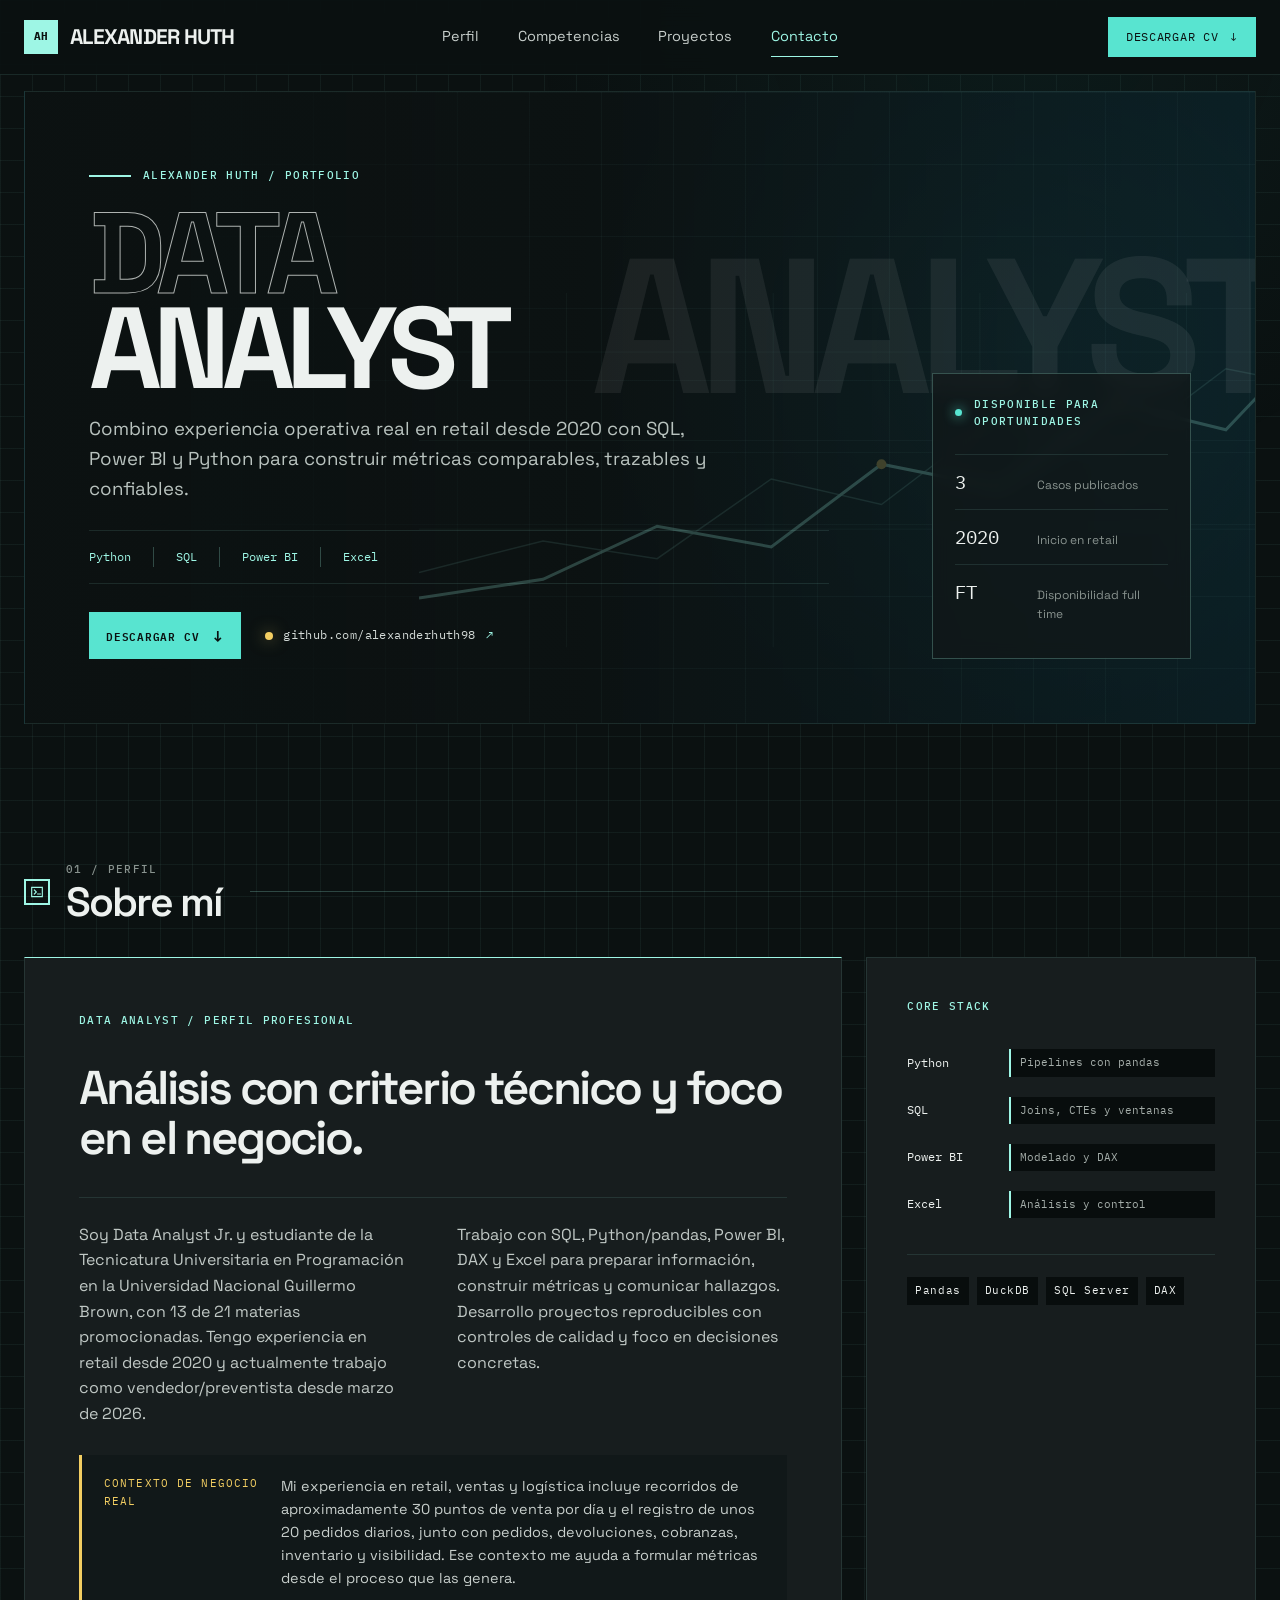
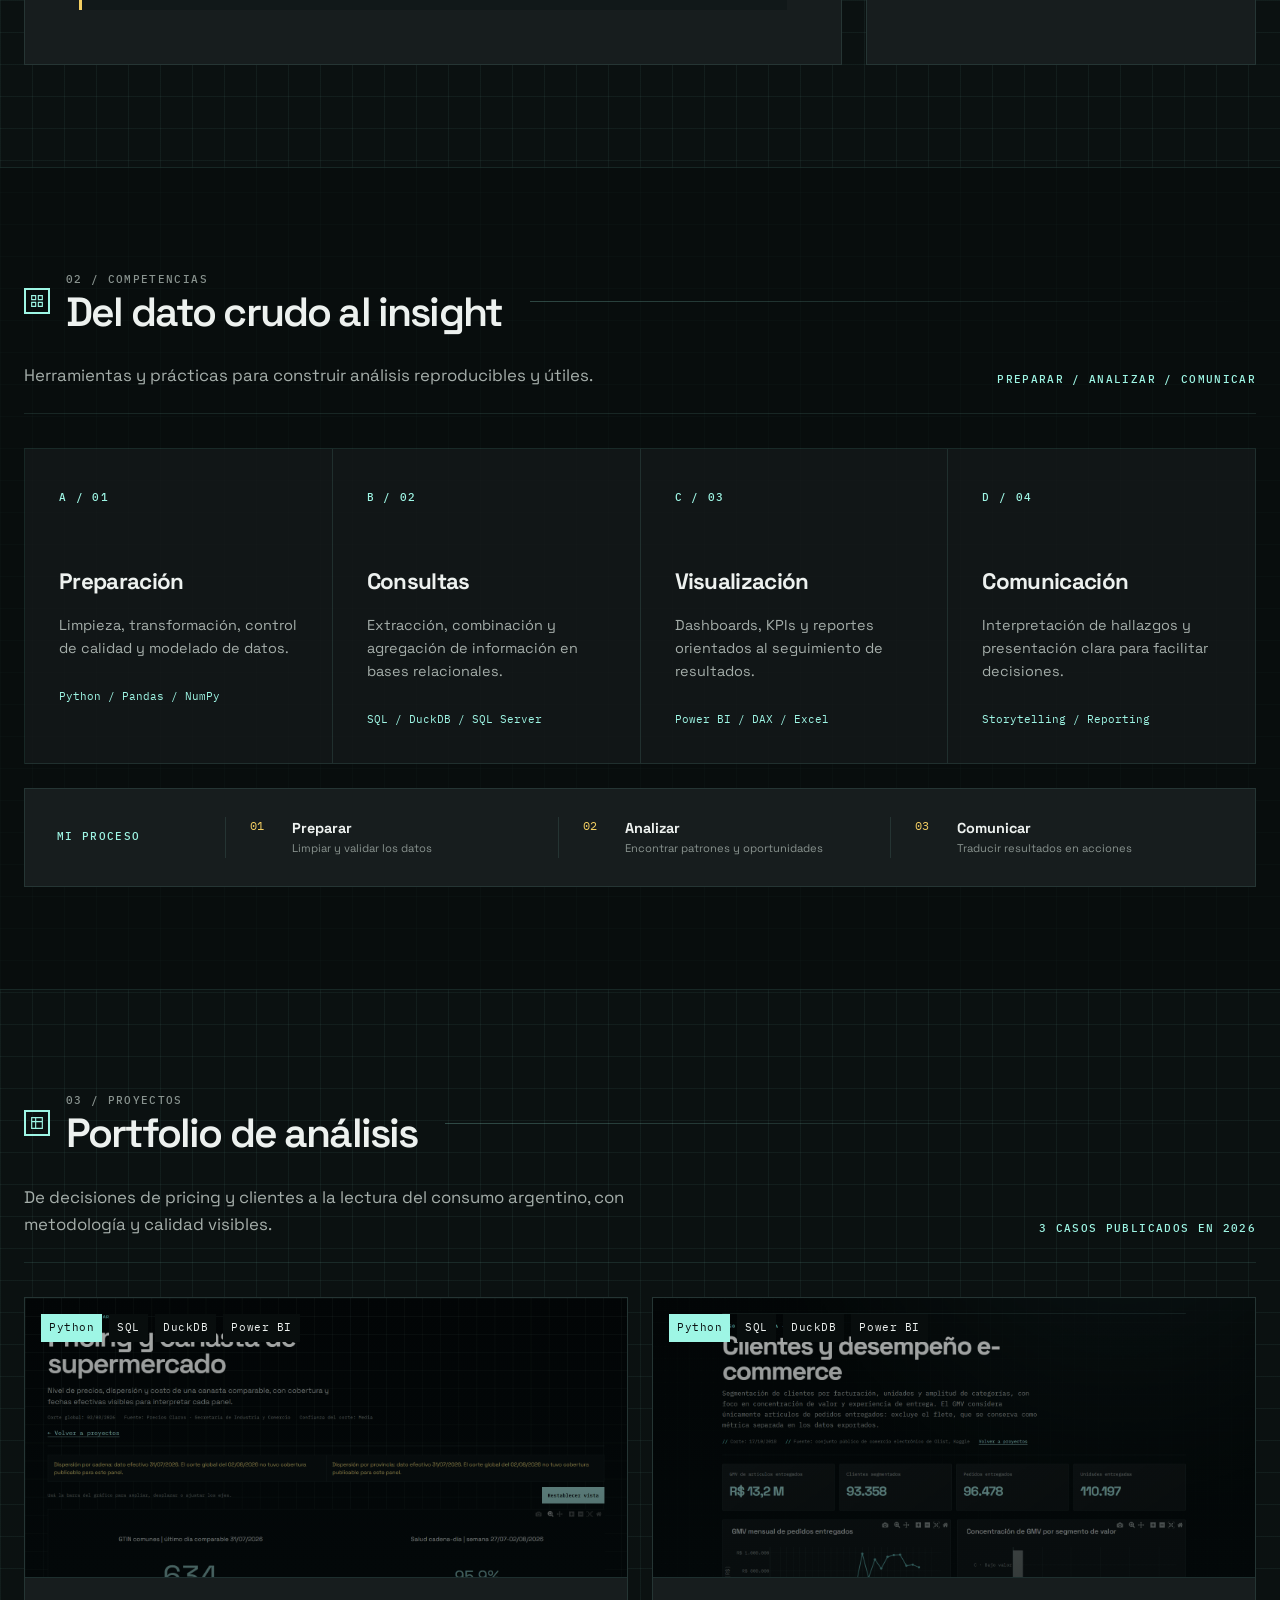
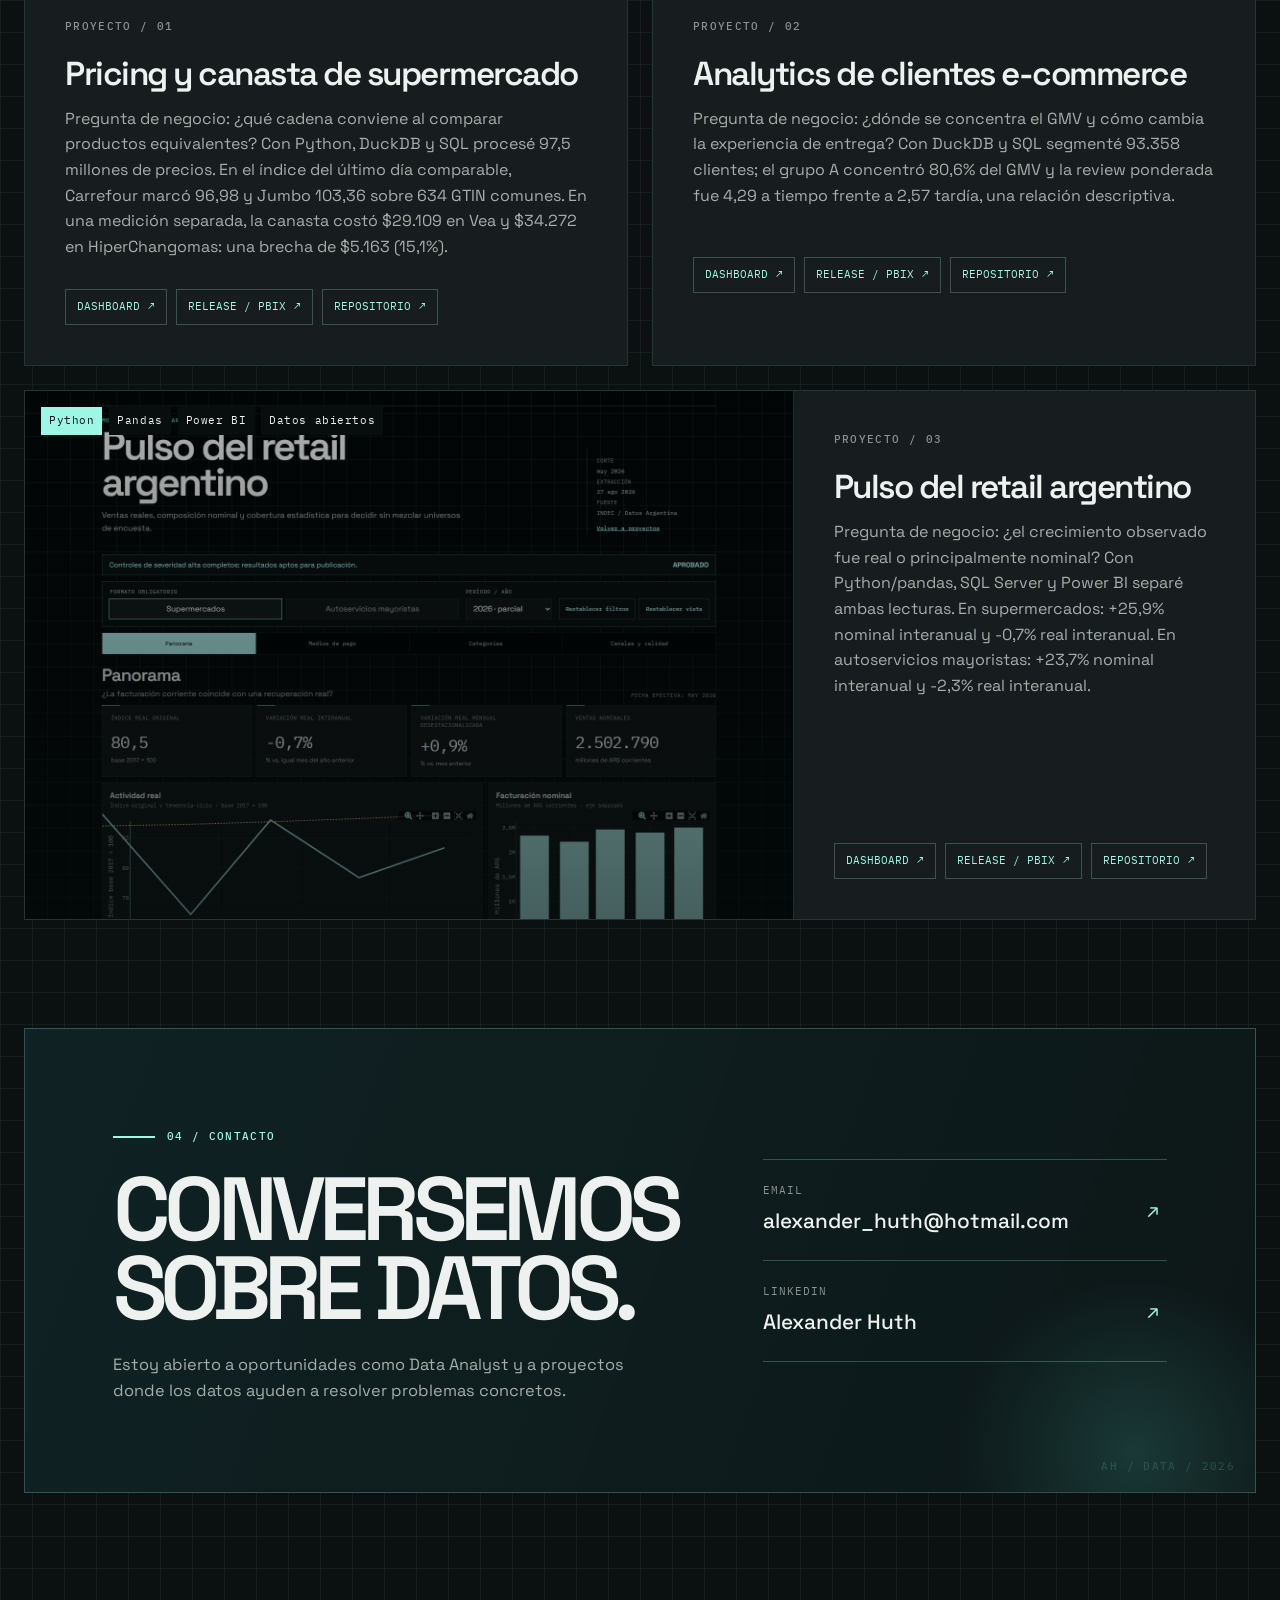
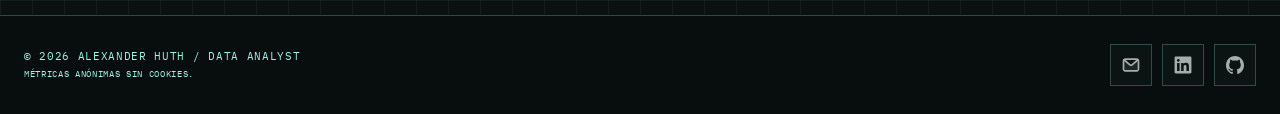
==== commit 393d0ca4: "feat: add site quality and privacy analytics" ====
--- a/index.html
+++ b/index.html
@@ -7,6 +7,7 @@
     <meta name="description"
         content="Portfolio de Alexander Huth, Data Analyst. Casos reproducibles de pricing, clientes e-commerce y retail argentino con Python, SQL y Power BI.">
     <meta name="author" content="Alexander Huth">
+    <meta name="referrer" content="strict-origin-when-cross-origin">
     <meta name="theme-color" content="#0b1111">
     <meta property="og:title" content="Alexander Huth | Data Analyst">
     <meta property="og:description"
@@ -27,7 +28,24 @@
     <meta name="twitter:image:alt" content="Alexander Huth, Data Analyst - portfolio de pricing, e-commerce y retail">
     <title>Alexander Huth | Data Analyst</title>
     <link rel="canonical" href="https://alexanderhuth98.github.io/">
-    <link rel="icon" type="image/x-icon" href="assets/portafolios.ico">
+    <link rel="icon" href="/favicon.ico" sizes="any">
+    <link rel="icon" type="image/png" sizes="16x16" href="/favicon-16x16.png">
+    <link rel="icon" type="image/png" sizes="32x32" href="/favicon-32x32.png">
+    <link rel="icon" type="image/png" sizes="96x96" href="/favicon-96x96.png">
+    <link rel="icon" type="image/png" sizes="192x192" href="/android-icon-192x192.png">
+    <link rel="apple-touch-icon" sizes="57x57" href="/apple-icon-57x57.png">
+    <link rel="apple-touch-icon" sizes="60x60" href="/apple-icon-60x60.png">
+    <link rel="apple-touch-icon" sizes="72x72" href="/apple-icon-72x72.png">
+    <link rel="apple-touch-icon" sizes="76x76" href="/apple-icon-76x76.png">
+    <link rel="apple-touch-icon" sizes="114x114" href="/apple-icon-114x114.png">
+    <link rel="apple-touch-icon" sizes="120x120" href="/apple-icon-120x120.png">
+    <link rel="apple-touch-icon" sizes="144x144" href="/apple-icon-144x144.png">
+    <link rel="apple-touch-icon" sizes="152x152" href="/apple-icon-152x152.png">
+    <link rel="apple-touch-icon" sizes="180x180" href="/apple-icon-180x180.png">
+    <link rel="manifest" href="/manifest.json">
+    <meta name="msapplication-config" content="/browserconfig.xml">
+    <meta name="msapplication-TileColor" content="#0b1111">
+    <meta name="msapplication-TileImage" content="/ms-icon-144x144.png">
     <link rel="preconnect" href="https://fonts.googleapis.com">
     <link rel="preconnect" href="https://fonts.gstatic.com" crossorigin>
     <link
@@ -60,7 +78,8 @@
                 <a href="#contacto">Contacto</a>
             </nav>
 
-            <a class="nav-cta" href="assets/cv/alexander-huth-data-analyst.pdf" download>Descargar CV <span
+            <a class="nav-cta" href="assets/cv/alexander-huth-data-analyst.pdf" download
+                data-goatcounter-click="download-cv-header">Descargar CV <span
                     aria-hidden="true">&#8595;</span></a>
         </div>
     </header>
@@ -90,10 +109,12 @@
                         <li>Excel</li>
                     </ul>
                     <div class="hero-actions">
-                        <a class="hero-cv-cta" href="assets/cv/alexander-huth-data-analyst.pdf" download>
+                        <a class="hero-cv-cta" href="assets/cv/alexander-huth-data-analyst.pdf" download
+                            data-goatcounter-click="download-cv-hero">
                             Descargar CV <span aria-hidden="true">&#8595;</span>
                         </a>
                         <a class="hero-domain" href="https://github.com/alexanderhuth98" target="_blank"
+                            data-goatcounter-click="open-github-hero"
                             rel="noopener noreferrer"
                             aria-label="Abrir GitHub de Alexander Huth en una nueva pestaña">
                             <span aria-hidden="true"></span> github.com/alexanderhuth98 <b
@@ -276,6 +297,7 @@
                             canasta costó $29.109 en Vea y $34.272 en HiperChangomas: una brecha de $5.163 (15,1%).</p>
                         <div class="project-links">
                             <a href="https://alexanderhuth98.github.io/pricing-canasta-supermercado/" target="_blank"
+                                data-goatcounter-click="open-dashboard-pricing"
                                 rel="noopener noreferrer"
                                 aria-label="Abrir dashboard de pricing y canasta en una nueva pestaña">Dashboard <span
                                     aria-hidden="true">&#8599;</span></a>
@@ -306,6 +328,7 @@
                             ponderada fue 4,29 a tiempo frente a 2,57 tardía, una relación descriptiva.</p>
                         <div class="project-links">
                             <a href="https://alexanderhuth98.github.io/analytics-clientes-ecommerce/" target="_blank"
+                                data-goatcounter-click="open-dashboard-ecommerce"
                                 rel="noopener noreferrer"
                                 aria-label="Abrir dashboard de clientes e-commerce en una nueva pestaña">Dashboard
                                 <span aria-hidden="true">&#8599;</span></a>
@@ -337,6 +360,7 @@
                             interanual y -2,3% real interanual.</p>
                         <div class="project-links">
                             <a href="https://alexanderhuth98.github.io/argentina-retail-sales/" target="_blank"
+                                data-goatcounter-click="open-dashboard-retail"
                                 rel="noopener noreferrer"
                                 aria-label="Abrir dashboard de retail argentino en una nueva pestaña">Dashboard <span
                                     aria-hidden="true">&#8599;</span></a>
@@ -363,12 +387,14 @@
                         problemas concretos.</p>
                 </div>
                 <div class="contact-actions">
-                    <a class="contact-link contact-link-primary" href="mailto:alexander_huth@hotmail.com">
+                    <a class="contact-link contact-link-primary" href="mailto:alexander_huth@hotmail.com"
+                        data-goatcounter-click="contact-email">
                         <small>Email</small>
                         <strong>alexander_huth@hotmail.com</strong>
                         <span aria-hidden="true">&#8599;</span>
                     </a>
                     <a class="contact-link" href="https://www.linkedin.com/in/alexander-huth-simoni/" target="_blank"
+                        data-goatcounter-click="contact-linkedin"
                         rel="noopener noreferrer"
                         aria-label="Abrir LinkedIn de Alexander Huth en una nueva pestaña">
                         <small>LinkedIn</small>
@@ -383,7 +409,7 @@
 
     <footer class="site-footer">
         <div class="shell footer-shell">
-            <p>&copy; <span id="current-year">2026</span> Alexander Huth / Data Analyst</p>
+            <p>&copy; <span id="current-year">2026</span> Alexander Huth / Data Analyst<br><small>Métricas anónimas sin cookies.</small></p>
             <nav class="footer-social-nav" aria-label="Enlaces sociales">
                 <a class="footer-social-link" href="mailto:alexander_huth@hotmail.com"
                     aria-label="Enviar un email a Alexander Huth" title="Email">
@@ -423,6 +449,8 @@
     </footer>
 
     <script src="js/scripts.js"></script>
+    <script data-goatcounter="https://alexanderhuth98.goatcounter.com/count"
+        async src="https://gc.zgo.at/count.js"></script>
 </body>
 
 </html>
--- a/css/portfolio.css
+++ b/css/portfolio.css
@@ -1414,3 +1414,49 @@
         transform: none;
     }
 }
+
+.not-found {
+    display: grid;
+    min-height: calc(100vh - var(--header-height) - 90px);
+    padding-block: 48px;
+    place-items: center;
+}
+
+.not-found-panel {
+    position: relative;
+    width: 100%;
+    max-width: 920px;
+    padding: clamp(42px, 8vw, 90px);
+    overflow: hidden;
+    background: var(--surface);
+    border: 1px solid var(--line-strong);
+}
+
+.not-found-code {
+    position: absolute;
+    top: -0.2em;
+    right: -0.02em;
+    color: rgba(158, 246, 229, 0.045);
+    font-family: var(--mono);
+    font-size: clamp(9rem, 28vw, 18rem);
+    font-weight: 700;
+    line-height: 1;
+    pointer-events: none;
+}
+
+.not-found-panel h1 {
+    position: relative;
+    max-width: 650px;
+    margin: 0;
+    font-size: clamp(2.8rem, 8vw, 6rem);
+    line-height: 0.95;
+    letter-spacing: -0.06em;
+}
+
+.not-found-panel > p:not(.eyebrow) {
+    position: relative;
+    max-width: 590px;
+    margin: 26px 0 34px;
+    color: var(--muted);
+    font-size: 1.05rem;
+}
